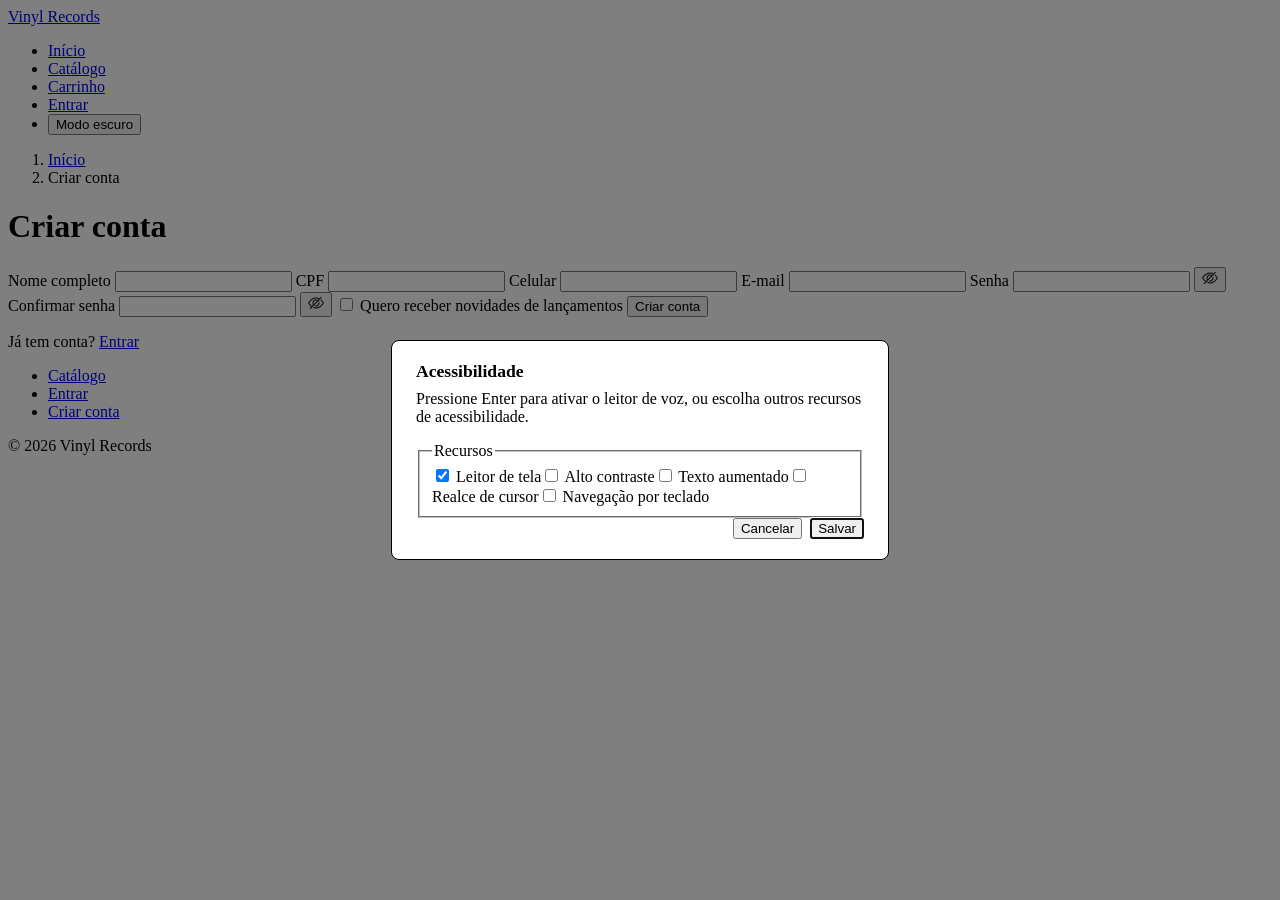
==== assets/pages/cadastro.html @ 76b95080 "fix(catalogo): unmocking catalog" ====
<!DOCTYPE html>
<html lang="pt-BR">
<head>
  <meta charset="UTF-8">
  <meta name="viewport" content="width=device-width, initial-scale=1.0">
  <title>Criar conta | Vinyl Figures Store</title>
</head>
<body>

  <!-- ===== NAVBAR ===== -->
  <header>
    <nav>
      <a href="../../index.html">Vinyl Records</a>

      <ul>
        <li><a href="../../index.html">Início</a></li>
        <li><a href="catalogo.html">Catálogo</a></li>
        <li><a href="carrinho.html">Carrinho</a></li>
        <li><a href="conta.html">Conta</a></li>
        <li><button type="button" data-acao="alternar-tema">Tema</button></li>
      </ul>
    </nav>
  </header>

  <main>

    <nav aria-label="Você está aqui">
      <ol>
        <li><a href="../../index.html">Início</a></li>
        <li aria-current="page">Criar conta</li>
      </ol>
    </nav>

    <h1>Criar conta</h1>

    <form action="conta.html" method="post">
      <label for="cad-nome">Nome completo</label>
      <input type="text" id="cad-nome" name="nome" autocomplete="name" required>

      <!-- CPF e celular são obrigatórios no POST /users da API -->
      <label for="cad-documento">CPF</label>
      <input type="text" id="cad-documento" name="documento" inputmode="numeric" maxlength="14" autocomplete="off" required>

      <label for="cad-celular">Celular</label>
      <input type="tel" id="cad-celular" name="celular" inputmode="numeric" maxlength="15" autocomplete="tel" required>

      <label for="cad-email">E-mail</label>
      <input type="email" id="cad-email" name="email" autocomplete="email" required>

      <label for="cad-senha">Senha</label>
      <input type="password" id="cad-senha" name="senha" autocomplete="new-password" required>
      <button type="button" data-acao="mostrar-senha" data-alvo="cad-senha" aria-pressed="false" aria-label="Mostrar senha">
        <img data-icone="fechado" src="../icons/eye_closed.svg" width="16" height="16" alt="" aria-hidden="true">
        <img data-icone="aberto" hidden src="../icons/eye_open.svg" width="16" height="16" alt="" aria-hidden="true">
      </button>

      <label for="cad-senha-confirma">Confirmar senha</label>
      <input type="password" id="cad-senha-confirma" name="senha_confirma" autocomplete="new-password" required>
      <button type="button" data-acao="mostrar-senha" data-alvo="cad-senha-confirma" aria-pressed="false" aria-label="Mostrar senha">
        <img data-icone="fechado" src="../icons/eye_closed.svg" width="16" height="16" alt="" aria-hidden="true">
        <img data-icone="aberto" hidden src="../icons/eye_open.svg" width="16" height="16" alt="" aria-hidden="true">
      </button>

      <label>
        <input type="checkbox" name="newsletter" value="1">
        Quero receber novidades de lançamentos
      </label>

      <button type="submit">Criar conta</button>
    </form>

    <p>Já tem conta? <a href="entrar.html">Entrar</a></p>

  </main>

  <footer>
    <nav>
      <ul>
        <li><a href="catalogo.html">Catálogo</a></li>
        <li><a href="conta.html">Minha conta</a></li>
        <li><a href="entrar.html">Entrar</a></li>
        <li><a href="cadastro.html">Criar conta</a></li>
      </ul>
    </nav>
    <p>&copy; 2026 Vinyl Records</p>
  </footer>

  <script type="module" src="../js/controller/auth.js"></script>

</body>
</html>
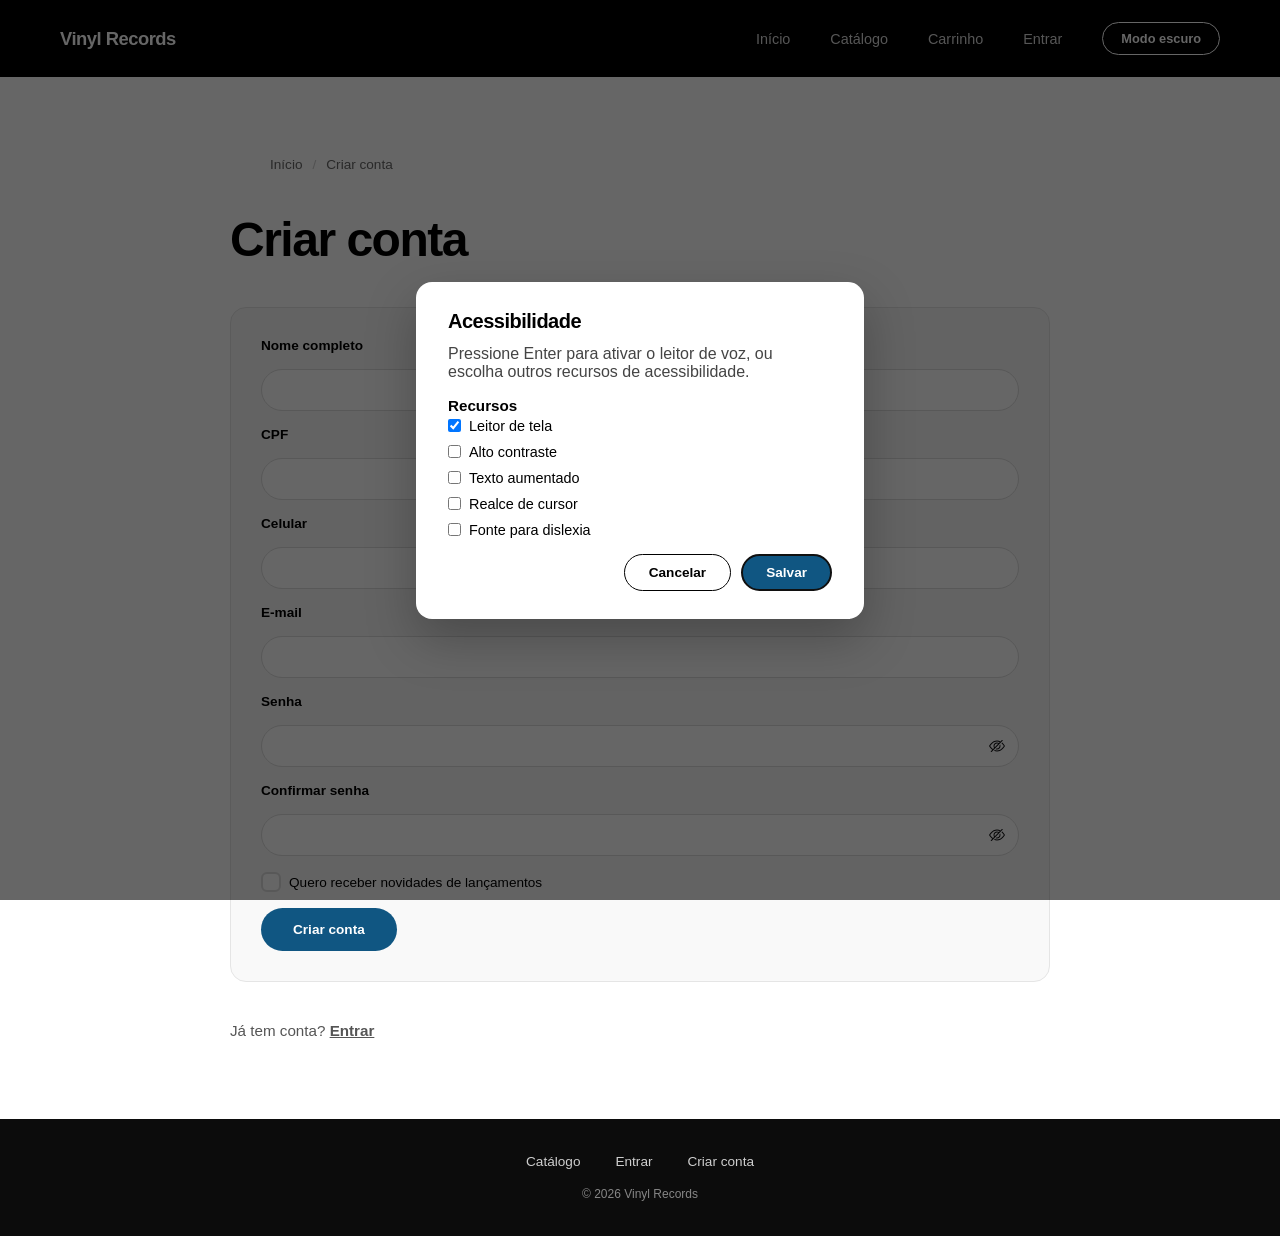
==== commit 467cb420: "style: base style added" ====
--- a/assets/pages/cadastro.html
+++ b/assets/pages/cadastro.html
@@ -3,6 +3,8 @@
 <head>
   <meta charset="UTF-8">
   <meta name="viewport" content="width=device-width, initial-scale=1.0">
+  <link rel="stylesheet" href="../css/base.css">
+  <link rel="stylesheet" href="../css/paginas.css">
   <title>Criar conta | Vinyl Figures Store</title>
 </head>
 <body>
@@ -48,18 +50,22 @@
       <input type="email" id="cad-email" name="email" autocomplete="email" required>
 
       <label for="cad-senha">Senha</label>
-      <input type="password" id="cad-senha" name="senha" autocomplete="new-password" required>
-      <button type="button" data-acao="mostrar-senha" data-alvo="cad-senha" aria-pressed="false" aria-label="Mostrar senha">
-        <img data-icone="fechado" src="../icons/eye_closed.svg" width="16" height="16" alt="" aria-hidden="true">
-        <img data-icone="aberto" hidden src="../icons/eye_open.svg" width="16" height="16" alt="" aria-hidden="true">
-      </button>
+      <div class="campo-senha">
+        <input type="password" id="cad-senha" name="senha" autocomplete="new-password" required>
+        <button type="button" data-acao="mostrar-senha" data-alvo="cad-senha" aria-pressed="false" aria-label="Mostrar senha">
+          <img data-icone="fechado" src="../icons/eye_closed.svg" width="16" height="16" alt="" aria-hidden="true">
+          <img data-icone="aberto" hidden src="../icons/eye_open.svg" width="16" height="16" alt="" aria-hidden="true">
+        </button>
+      </div>
 
       <label for="cad-senha-confirma">Confirmar senha</label>
-      <input type="password" id="cad-senha-confirma" name="senha_confirma" autocomplete="new-password" required>
-      <button type="button" data-acao="mostrar-senha" data-alvo="cad-senha-confirma" aria-pressed="false" aria-label="Mostrar senha">
-        <img data-icone="fechado" src="../icons/eye_closed.svg" width="16" height="16" alt="" aria-hidden="true">
-        <img data-icone="aberto" hidden src="../icons/eye_open.svg" width="16" height="16" alt="" aria-hidden="true">
-      </button>
+      <div class="campo-senha">
+        <input type="password" id="cad-senha-confirma" name="senha_confirma" autocomplete="new-password" required>
+        <button type="button" data-acao="mostrar-senha" data-alvo="cad-senha-confirma" aria-pressed="false" aria-label="Mostrar senha">
+          <img data-icone="fechado" src="../icons/eye_closed.svg" width="16" height="16" alt="" aria-hidden="true">
+          <img data-icone="aberto" hidden src="../icons/eye_open.svg" width="16" height="16" alt="" aria-hidden="true">
+        </button>
+      </div>
 
       <label>
         <input type="checkbox" name="newsletter" value="1">
--- a/assets/css/base.css
+++ b/assets/css/base.css
@@ -0,0 +1,507 @@
+/* Compartilhado por todas as páginas: reset, tipografia, header/footer,
+   popups (view/ui.js), tema escuro e recursos de acessibilidade. Layout
+   específico de cada página fica em style.css (index) ou paginas.css
+   (formulários) / catalogo.css. */
+
+* {
+  margin: 0;
+  padding: 0;
+  box-sizing: border-box;
+}
+
+@import url('https://fonts.googleapis.com/css2?family=Syne:wght@400..800&display=swap');
+
+body {
+  background-color: #ffffff;
+  color: #000000;
+  font-family: 'Syne', sans-serif;
+  min-height: 100vh;
+  display: flex;
+  flex-direction: column;
+  justify-content: space-between;
+  overflow-x: hidden;
+}
+
+a {
+  text-decoration: none;
+  color: inherit;
+}
+
+ul, ol {
+  list-style: none;
+}
+
+/* ===== HEADER ===== */
+header {
+  width: 100%;
+  background-color: #000000;
+  color: #ffffff;
+  padding: 22px 60px;
+}
+
+header nav {
+  display: flex;
+  justify-content: space-between;
+  align-items: center;
+  width: 100%;
+  flex-wrap: wrap;
+  gap: 16px;
+}
+
+header nav > a:first-child {
+  font-size: 1.15rem;
+  font-weight: 700;
+  letter-spacing: -0.5px;
+}
+
+header ul {
+  display: flex;
+  align-items: center;
+  gap: 40px;
+  flex-wrap: wrap;
+}
+
+header ul li a {
+  font-size: 0.9rem;
+  font-weight: 500;
+  opacity: 0.85;
+  transition: opacity 0.3s ease;
+}
+
+header ul li a:hover {
+  opacity: 1;
+}
+
+header ul li button {
+  background: transparent;
+  border: 1px solid #ffffff;
+  color: #ffffff;
+  padding: 8px 18px;
+  border-radius: 30px;
+  font-family: 'Syne', sans-serif;
+  font-size: 0.8rem;
+  font-weight: 600;
+  cursor: pointer;
+  transition: background-color 0.3s ease, color 0.3s ease;
+}
+
+header ul li button:hover {
+  background-color: #ffffff;
+  color: #000000;
+}
+
+/* ===== FOOTER ===== */
+footer {
+  width: 100%;
+  background-color: #0c0c0c;
+  color: #ffffff;
+  padding: 35px 40px;
+  display: flex;
+  flex-direction: column;
+  align-items: center;
+  gap: 18px;
+  font-size: 0.85rem;
+}
+
+footer nav ul {
+  display: flex;
+  flex-wrap: wrap;
+  justify-content: center;
+  gap: 35px;
+}
+
+footer nav ul li a {
+  opacity: 0.8;
+  font-weight: 500;
+  transition: opacity 0.3s ease;
+}
+
+footer nav ul li a:hover {
+  opacity: 1;
+}
+
+footer p {
+  font-size: 0.75rem;
+  opacity: 0.5;
+}
+
+/* ===== BREADCRUMB (usado em toda página que não é a home) ===== */
+main > nav[aria-label="Você está aqui"] ol {
+  display: flex;
+  gap: 10px;
+  font-size: 0.85rem;
+  color: #666666;
+  padding: 30px 40px 0;
+}
+
+main > nav[aria-label="Você está aqui"] ol li + li::before {
+  content: "/";
+  margin-right: 10px;
+  color: #cccccc;
+}
+
+main > nav[aria-label="Você está aqui"] ol li a:hover {
+  text-decoration: underline;
+}
+
+:root[data-tema="escuro"] main > nav[aria-label="Você está aqui"] ol {
+  color: #999999;
+}
+
+:root[data-tema="escuro"] main > nav[aria-label="Você está aqui"] ol li + li::before {
+  color: #444444;
+}
+
+/* ===== POPUPS (view/ui.js) =====
+   Mesmos atributos que ui.js já usa (data-vinyl-ui); a função
+   injetarEstilos() que injetava isso em runtime foi removida — vira
+   CSS estático como o resto do projeto. */
+[data-vinyl-ui="dialogo"] {
+  /* O reset global (* { margin: 0 }) apaga o margin:auto que o navegador
+     usa pra centralizar <dialog> modal — repõe aqui. */
+  margin: auto;
+  color-scheme: light dark;
+  border: none;
+  border-radius: 16px;
+  padding: 28px 32px;
+  max-width: 28rem;
+  width: 90vw;
+  background: #ffffff;
+  color: #000000;
+  font-family: 'Syne', sans-serif;
+  box-shadow: 0 20px 50px rgba(0, 0, 0, 0.25);
+}
+
+[data-vinyl-ui="dialogo"]::backdrop {
+  background: rgb(0 0 0 / 0.6);
+}
+
+[data-vinyl-ui="dialogo"] h2 {
+  margin: 0 0 12px;
+  font-size: 1.25rem;
+  font-weight: 800;
+  letter-spacing: -0.5px;
+}
+
+[data-vinyl-ui="dialogo"] ul {
+  margin: 0 0 16px;
+  padding-left: 0;
+}
+
+[data-vinyl-ui="dialogo"] li {
+  padding: 4px 0;
+}
+
+[data-vinyl-ui="dialogo"] p {
+  margin: 0 0 16px;
+  color: #444444;
+}
+
+[data-vinyl-ui="dialogo"] fieldset {
+  border: none;
+  margin: 0 0 16px;
+  display: flex;
+  flex-direction: column;
+  gap: 10px;
+}
+
+[data-vinyl-ui="dialogo"] label {
+  display: flex;
+  align-items: center;
+  gap: 8px;
+  font-size: 0.9rem;
+}
+
+[data-vinyl-ui="dialogo"] select {
+  padding: 10px 16px;
+  border-radius: 30px;
+  border: 1px solid #dcdcdc;
+  font-family: 'Syne', sans-serif;
+  margin-bottom: 16px;
+  background: #ffffff;
+  color: #000000;
+}
+
+[data-vinyl-ui="acoes"] {
+  display: flex;
+  gap: 10px;
+  justify-content: flex-end;
+}
+
+[data-vinyl-ui="acoes"] button {
+  font-family: 'Syne', sans-serif;
+  font-size: 0.85rem;
+  font-weight: 600;
+  padding: 10px 24px;
+  border-radius: 30px;
+  border: 1px solid #000000;
+  background: #ffffff;
+  color: #000000;
+  cursor: pointer;
+  transition: background-color 0.2s ease, color 0.2s ease;
+}
+
+[data-vinyl-ui="acoes"] button:last-child {
+  background: #105682;
+  border-color: #105682;
+  color: #ffffff;
+}
+
+[data-vinyl-ui="acoes"] button:hover {
+  opacity: 0.8;
+}
+
+[data-vinyl-ui="avisos"] {
+  position: fixed;
+  top: 24px;
+  left: 50%;
+  transform: translateX(-50%);
+  z-index: 9999;
+  display: flex;
+  flex-direction: column;
+  align-items: center;
+  gap: 10px;
+  width: 100%;
+  padding: 0 20px;
+  pointer-events: none;
+}
+
+[data-vinyl-ui="aviso"] {
+  color-scheme: light dark;
+  background: #ffffff;
+  color: #000000;
+  border-left: 4px solid #000000;
+  border-radius: 14px;
+  padding: 14px 20px;
+  max-width: 420px;
+  font-size: 0.85rem;
+  font-weight: 600;
+  line-height: 1.4;
+  box-shadow: 0 15px 35px rgba(0, 0, 0, 0.18);
+  animation: vinyl-aviso-entrada 0.25s ease;
+}
+
+@keyframes vinyl-aviso-entrada {
+  from {
+    opacity: 0;
+    transform: translateY(-10px);
+  }
+  to {
+    opacity: 1;
+    transform: translateY(0);
+  }
+}
+
+/* sucesso é o padrão (borda preta acima); erro e info só trocam o acento */
+[data-vinyl-ui-tipo="erro"] {
+  border-left-color: #c0392b;
+}
+
+[data-vinyl-ui-tipo="info"] {
+  border-left-color: #2d6cdf;
+}
+
+:root[data-tema="escuro"] [data-vinyl-ui="aviso"] {
+  background: #262626;
+  color: #f5f5f5;
+  border-left-color: #f5f5f5;
+}
+
+:root[data-tema="escuro"] [data-vinyl-ui-tipo="erro"] {
+  border-left-color: #e74c3c;
+}
+
+:root[data-tema="escuro"] [data-vinyl-ui-tipo="info"] {
+  border-left-color: #5b9bf5;
+}
+
+/* ===== TEMA ESCURO (assets/js/view/tema.js seta o atributo) ===== */
+:root[data-tema="escuro"] body {
+  background-color: #1c1c1c;
+  color: #f5f5f5;
+}
+
+:root[data-tema="escuro"] header {
+  background-color: #000000;
+}
+
+:root[data-tema="escuro"] main section form,
+:root[data-tema="escuro"] main section ul li article {
+  background-color: #262626;
+  border-color: #2a2a2a;
+}
+
+:root[data-tema="escuro"] main section form input,
+:root[data-tema="escuro"] main section form select {
+  background-color: #1c1c1c;
+  color: #f5f5f5;
+  border-color: #333333;
+}
+
+:root[data-tema="escuro"] [data-vinyl-ui="dialogo"] {
+  background: #262626;
+  color: #f5f5f5;
+}
+
+:root[data-tema="escuro"] [data-vinyl-ui="dialogo"] p {
+  color: #cccccc;
+}
+
+:root[data-tema="escuro"] [data-vinyl-ui="dialogo"] select {
+  background: #1c1c1c;
+  color: #f5f5f5;
+  border-color: #333333;
+}
+
+:root[data-tema="escuro"] [data-vinyl-ui="acoes"] button {
+  border-color: #f5f5f5;
+  background: #262626;
+  color: #f5f5f5;
+}
+
+:root[data-tema="escuro"] [data-vinyl-ui="acoes"] button:last-child {
+  background: #105682;
+  border-color: #105682;
+  color: #ffffff;
+}
+
+/* ===== ACESSIBILIDADE (acessibility-features/*.js setam os atributos) =====
+   Alto contraste reforça o tema atual (claro ou escuro), não substitui a
+   escolha — por isso duas regras, uma pra cada. Nada de filter:contrast()
+   no :root: filter vira containing block de position:fixed, e tirava o
+   aviso (view/ui.js) do lugar. Nada de !important: a combinação
+   [data-tema="escuro"][data-a11y-contraste="alto"] já é mais específica
+   que cada atributo sozinho, então a cascata resolve sem precisar disso. */
+:root[data-a11y-contraste="alto"] body {
+  background-color: #ffffff;
+  color: #000000;
+}
+
+:root[data-tema="escuro"][data-a11y-contraste="alto"] body {
+  background-color: #000000;
+  color: #ffffff;
+}
+
+/* Sem isso, alto contraste só trocava o fundo da página — os textos
+   secundários em cinza (definidos em style/catalogo/paginas.css, cada um
+   no seu arquivo) continuavam com contraste baixo, que é onde o
+   problema mais aparece. Centralizado aqui: a especificidade do
+   atributo já vence sobre a regra "normal" de cada arquivo, mesmo eles
+   carregando depois. */
+:root[data-a11y-contraste="alto"] main > nav[aria-label="Você está aqui"] ol,
+:root[data-a11y-contraste="alto"] main p:first-of-type,
+:root[data-a11y-contraste="alto"] main section ul li article p,
+:root[data-a11y-contraste="alto"] thead th,
+:root[data-a11y-contraste="alto"] main section dt {
+  color: #000000;
+}
+
+:root[data-tema="escuro"][data-a11y-contraste="alto"] main > nav[aria-label="Você está aqui"] ol,
+:root[data-tema="escuro"][data-a11y-contraste="alto"] main p:first-of-type,
+:root[data-tema="escuro"][data-a11y-contraste="alto"] main section ul li article p,
+:root[data-tema="escuro"][data-a11y-contraste="alto"] thead th,
+:root[data-tema="escuro"][data-a11y-contraste="alto"] main section dt {
+  color: #ffffff;
+}
+
+/* #105682 (a cor de destaque nos botões/foco/paginação) também precisa
+   ser achatada — senão "alto contraste" não muda nada nos elementos que
+   já tinham cor de marca, que é exatamente onde mais falhava antes. */
+:root[data-a11y-contraste="alto"] main section form button[type="submit"],
+:root[data-a11y-contraste="alto"] main section form button[type="button"],
+:root[data-a11y-contraste="alto"] main section ul li article button,
+:root[data-a11y-contraste="alto"] main section nav[aria-label="Paginação"] ul li a[aria-current="page"],
+:root[data-a11y-contraste="alto"] main section nav[aria-label="Paginação"] ul li a:hover,
+:root[data-a11y-contraste="alto"] main section > a:nth-of-type(1) span,
+:root[data-a11y-contraste="alto"] main section > a:nth-of-type(1):hover,
+:root[data-a11y-contraste="alto"] main > nav[aria-label="Seções da conta"] a:hover,
+:root[data-a11y-contraste="alto"] main button[type="submit"],
+:root[data-a11y-contraste="alto"] main button[data-acao],
+:root[data-a11y-contraste="alto"] table button,
+:root[data-a11y-contraste="alto"] [data-vinyl-ui="acoes"] button:last-child {
+  background-color: #000000;
+  border-color: #000000;
+  color: #ffffff;
+}
+
+:root[data-a11y-contraste="alto"] main input:focus,
+:root[data-a11y-contraste="alto"] main section form input:focus,
+:root[data-a11y-contraste="alto"] main section form select:focus,
+:root[data-a11y-contraste="alto"] main section form fieldset label:has(input[type="checkbox"]:checked) {
+  border-color: #000000;
+}
+
+:root[data-a11y-contraste="alto"] main section form fieldset input[type="checkbox"] {
+  accent-color: #000000;
+}
+
+:root[data-tema="escuro"][data-a11y-contraste="alto"] main section form button[type="submit"],
+:root[data-tema="escuro"][data-a11y-contraste="alto"] main section form button[type="button"],
+:root[data-tema="escuro"][data-a11y-contraste="alto"] main section ul li article button,
+:root[data-tema="escuro"][data-a11y-contraste="alto"] main section nav[aria-label="Paginação"] ul li a[aria-current="page"],
+:root[data-tema="escuro"][data-a11y-contraste="alto"] main section nav[aria-label="Paginação"] ul li a:hover,
+:root[data-tema="escuro"][data-a11y-contraste="alto"] main section > a:nth-of-type(1) span,
+:root[data-tema="escuro"][data-a11y-contraste="alto"] main section > a:nth-of-type(1):hover,
+:root[data-tema="escuro"][data-a11y-contraste="alto"] main > nav[aria-label="Seções da conta"] a:hover,
+:root[data-tema="escuro"][data-a11y-contraste="alto"] main button[type="submit"],
+:root[data-tema="escuro"][data-a11y-contraste="alto"] main button[data-acao],
+:root[data-tema="escuro"][data-a11y-contraste="alto"] table button,
+:root[data-tema="escuro"][data-a11y-contraste="alto"] [data-vinyl-ui="acoes"] button:last-child {
+  background-color: #ffffff;
+  border-color: #ffffff;
+  color: #000000;
+}
+
+:root[data-tema="escuro"][data-a11y-contraste="alto"] main input:focus,
+:root[data-tema="escuro"][data-a11y-contraste="alto"] main section form input:focus,
+:root[data-tema="escuro"][data-a11y-contraste="alto"] main section form select:focus,
+:root[data-tema="escuro"][data-a11y-contraste="alto"] main section form fieldset label:has(input[type="checkbox"]:checked) {
+  border-color: #ffffff;
+}
+
+:root[data-tema="escuro"][data-a11y-contraste="alto"] main section form fieldset input[type="checkbox"] {
+  accent-color: #ffffff;
+}
+
+/* Checkbox de verdade (conta/entrar/cadastro, paginas.css) também
+   achata pro preto/branco puro no alto contraste. */
+:root[data-a11y-contraste="alto"] main input[type="checkbox"]:checked {
+  background-color: #000000;
+  border-color: #000000;
+}
+
+:root[data-tema="escuro"][data-a11y-contraste="alto"] main input[type="checkbox"]:checked {
+  background-color: #ffffff;
+  border-color: #ffffff;
+}
+
+:root[data-tema="escuro"][data-a11y-contraste="alto"] main input[type="checkbox"]:checked::after {
+  border-color: #000000;
+}
+
+:root[data-a11y-texto="grande"] {
+  font-size: 120%;
+}
+
+:root[data-a11y-cursor="realce"] [data-a11y-sob-cursor] {
+  outline: 3px solid #ff5a00;
+  outline-offset: 3px;
+  border-radius: 4px;
+}
+
+/* Spinner de view/ui.js:ocupado() — <progress> indeterminado nativo,
+   só um respiro visual em volta. */
+progress {
+  display: block;
+  width: 100%;
+  height: 6px;
+  margin-bottom: 16px;
+  accent-color: #000000;
+  border-radius: 30px;
+  overflow: hidden;
+  border: none;
+}
+
+:root[data-tema="escuro"] progress {
+  accent-color: #ffffff;
+}
--- a/assets/css/paginas.css
+++ b/assets/css/paginas.css
@@ -0,0 +1,416 @@
+/* entrar, cadastro, conta, carrinho — header/footer/breadcrumb ficam em
+   base.css. Mesmo vocabulário visual do catalogo.css (pílula preta,
+   cards arredondados, fundo #f9f9f9 nos formulários). */
+
+main {
+  flex: 1;
+  width: 100%;
+  max-width: 900px;
+  margin: 0 auto;
+  padding: 50px 40px 80px;
+  display: flex;
+  flex-direction: column;
+  gap: 40px;
+}
+
+main > h1 {
+  font-size: 3rem;
+  font-weight: 800;
+  letter-spacing: -1.5px;
+  color: #000000;
+}
+
+main > p {
+  font-size: 0.95rem;
+  color: #555555;
+}
+
+main > p a {
+  font-weight: 700;
+  text-decoration: underline;
+}
+
+/* Nav de seções da conta (#dados, #enderecos...) */
+main > nav[aria-label="Seções da conta"] ul {
+  display: flex;
+  flex-wrap: wrap;
+  gap: 12px;
+}
+
+main > nav[aria-label="Seções da conta"] a {
+  display: inline-block;
+  padding: 10px 20px;
+  border-radius: 30px;
+  border: 1px solid #e0e0e0;
+  font-size: 0.85rem;
+  font-weight: 600;
+  transition: all 0.2s ease;
+}
+
+main > nav[aria-label="Seções da conta"] a:hover {
+  background-color: #105682;
+  color: #ffffff;
+  border-color: #105682;
+}
+
+/* Formulário solto (entrar/cadastro) ou dentro de <section> (conta) */
+main > form,
+main section {
+  background-color: #f9f9f9;
+  border: 1px solid #e5e5e5;
+  border-radius: 16px;
+  padding: 30px;
+  display: flex;
+  flex-direction: column;
+  gap: 16px;
+}
+
+main section h2 {
+  font-size: 1.3rem;
+  font-weight: 700;
+}
+
+main section form {
+  display: flex;
+  flex-direction: column;
+  gap: 16px;
+  background: none;
+  border: none;
+  padding: 0;
+}
+
+main form label,
+main section > label {
+  font-size: 0.85rem;
+  font-weight: 600;
+}
+
+main form label:has(input[type="checkbox"]) {
+  display: flex;
+  align-items: center;
+  gap: 8px;
+  font-weight: 500;
+}
+
+main input[type="text"],
+main input[type="email"],
+main input[type="password"],
+main input[type="tel"],
+main input[type="number"] {
+  padding: 12px 18px;
+  border-radius: 30px;
+  border: 1px solid #dcdcdc;
+  font-family: 'Syne', sans-serif;
+  font-size: 0.9rem;
+  background-color: #ffffff;
+  outline: none;
+  transition: border-color 0.3s ease;
+  width: 100%;
+}
+
+main input:focus {
+  border-color: #105682;
+}
+
+/* Mostrar/ocultar senha: ícone dentro do campo, à direita */
+.campo-senha {
+  position: relative;
+  width: 100%;
+}
+
+.campo-senha input {
+  padding-right: 48px;
+}
+
+.campo-senha [data-acao="mostrar-senha"] {
+  position: absolute;
+  right: 6px;
+  top: 50%;
+  transform: translateY(-50%);
+  display: flex;
+  align-items: center;
+  justify-content: center;
+  width: 32px;
+  height: 32px;
+  background: none;
+  border: none;
+  border-radius: 50%;
+  padding: 0;
+  cursor: pointer;
+  transition: background-color 0.2s ease;
+}
+
+.campo-senha [data-acao="mostrar-senha"]:hover {
+  background-color: rgba(0, 0, 0, 0.08);
+}
+
+:root[data-tema="escuro"] .campo-senha [data-acao="mostrar-senha"]:hover {
+  background-color: rgba(255, 255, 255, 0.12);
+}
+
+/* Ícone é SVG de cor fixa (quase preto) — no tema escuro, o campo fica
+   escuro também e o ícone sumiria sem isso. */
+:root[data-tema="escuro"] .campo-senha [data-acao="mostrar-senha"] img {
+  filter: invert(1);
+}
+
+main button[type="submit"],
+main button[type="reset"],
+main > form + a,
+main button[data-acao] {
+  align-self: flex-start;
+  background-color: #105682;
+  color: #ffffff;
+  padding: 14px 32px;
+  border-radius: 30px;
+  border: none;
+  font-family: 'Syne', sans-serif;
+  font-size: 0.85rem;
+  font-weight: 600;
+  cursor: pointer;
+  transition: background-color 0.3s ease;
+}
+
+main button[type="submit"]:hover,
+main button[data-acao]:hover {
+  background-color: #0c4160;
+}
+
+main button[type="reset"] {
+  background-color: #e0e0e0;
+  color: #000000;
+}
+
+main button[type="reset"]:hover {
+  background-color: #cccccc;
+}
+
+main > form > a {
+  align-self: flex-start;
+  padding: 14px 0;
+  font-weight: 700;
+  text-decoration: underline;
+  background: none;
+}
+
+fieldset {
+  border: none;
+  display: flex;
+  flex-direction: column;
+  gap: 12px;
+}
+
+fieldset legend {
+  font-weight: 700;
+  font-size: 0.95rem;
+  margin-bottom: 4px;
+}
+
+fieldset label {
+  display: flex;
+  align-items: center;
+  gap: 8px;
+  font-weight: 500;
+  font-size: 0.9rem;
+}
+
+/* Checkbox de verdade, não a caixinha crua do navegador — acessibilidade
+   (conta), "Continuar conectado" (entrar), "Novidades" (cadastro). */
+main input[type="checkbox"] {
+  appearance: none;
+  -webkit-appearance: none;
+  width: 20px;
+  height: 20px;
+  min-width: 20px;
+  border: 2px solid #dcdcdc;
+  border-radius: 6px;
+  background-color: #ffffff;
+  cursor: pointer;
+  position: relative;
+  flex-shrink: 0;
+  transition: border-color 0.2s ease, background-color 0.2s ease;
+}
+
+main input[type="checkbox"]:hover {
+  border-color: #105682;
+}
+
+main input[type="checkbox"]:checked {
+  background-color: #105682;
+  border-color: #105682;
+}
+
+main input[type="checkbox"]:checked::after {
+  content: "";
+  position: absolute;
+  left: 6px;
+  top: 2px;
+  width: 5px;
+  height: 10px;
+  border: solid #ffffff;
+  border-width: 0 2px 2px 0;
+  transform: rotate(45deg);
+}
+
+main input[type="checkbox"]:focus-visible {
+  outline: 2px solid #105682;
+  outline-offset: 2px;
+}
+
+:root[data-tema="escuro"] main input[type="checkbox"] {
+  background-color: #1c1c1c;
+  border-color: #333333;
+}
+
+:root[data-tema="escuro"] main input[type="checkbox"]:checked {
+  background-color: #105682;
+  border-color: #105682;
+}
+
+/* Endereços */
+#enderecos ul {
+  display: flex;
+  flex-direction: column;
+  gap: 12px;
+}
+
+#enderecos li {
+  display: flex;
+  justify-content: space-between;
+  align-items: center;
+  background: #ffffff;
+  border: 1px solid #eaeaea;
+  border-radius: 12px;
+  padding: 16px 20px;
+}
+
+#enderecos address {
+  font-style: normal;
+  font-size: 0.9rem;
+  line-height: 1.5;
+}
+
+/* Tabelas: pedidos (conta) e itens (carrinho) */
+table {
+  width: 100%;
+  border-collapse: collapse;
+  background: #ffffff;
+  border-radius: 12px;
+  overflow: hidden;
+}
+
+caption {
+  text-align: left;
+  font-weight: 700;
+  margin-bottom: 12px;
+}
+
+th, td {
+  text-align: left;
+  padding: 14px 16px;
+  border-bottom: 1px solid #eaeaea;
+  font-size: 0.9rem;
+}
+
+thead th {
+  font-size: 0.8rem;
+  text-transform: uppercase;
+  letter-spacing: 0.5px;
+  color: #777777;
+}
+
+tfoot th, tfoot td {
+  font-weight: 700;
+  border-bottom: none;
+  border-top: 2px solid #000000;
+}
+
+table button {
+  background-color: #105682;
+  color: #ffffff;
+  padding: 8px 18px;
+  border-radius: 30px;
+  border: none;
+  font-family: 'Syne', sans-serif;
+  font-size: 0.8rem;
+  font-weight: 600;
+  cursor: pointer;
+  transition: background-color 0.3s ease;
+}
+
+table button:hover {
+  background-color: #0c4160;
+}
+
+table input[type="number"] {
+  width: 70px;
+  padding: 8px 12px;
+}
+
+/* Resumo (carrinho) */
+main section dl {
+  display: grid;
+  grid-template-columns: 1fr auto;
+  gap: 8px 16px;
+}
+
+main section dt {
+  color: #666666;
+  font-size: 0.9rem;
+}
+
+main section dd {
+  text-align: right;
+  font-weight: 600;
+}
+
+main section dl dt:last-of-type,
+main section dl dd:last-of-type {
+  font-size: 1.1rem;
+  font-weight: 800;
+  border-top: 1px solid #eaeaea;
+  padding-top: 8px;
+}
+
+:root[data-tema="escuro"] main > h1,
+:root[data-tema="escuro"] main > p {
+  color: #ffffff;
+}
+
+:root[data-tema="escuro"] main > form,
+:root[data-tema="escuro"] main section,
+:root[data-tema="escuro"] #enderecos li,
+:root[data-tema="escuro"] table {
+  background-color: #262626;
+  border-color: #2a2a2a;
+  color: #f5f5f5;
+}
+
+:root[data-tema="escuro"] main input {
+  background-color: #1c1c1c;
+  color: #f5f5f5;
+  border-color: #333333;
+}
+
+:root[data-tema="escuro"] th,
+:root[data-tema="escuro"] td {
+  border-color: #2a2a2a;
+}
+
+:root[data-tema="escuro"] thead th {
+  color: #999999;
+}
+
+:root[data-tema="escuro"] tfoot th,
+:root[data-tema="escuro"] tfoot td {
+  border-top-color: #f5f5f5;
+}
+
+:root[data-tema="escuro"] main section dt {
+  color: #999999;
+}
+
+:root[data-tema="escuro"] main section dl dt:last-of-type,
+:root[data-tema="escuro"] main section dl dd:last-of-type {
+  border-top-color: #3a3a3a;
+}
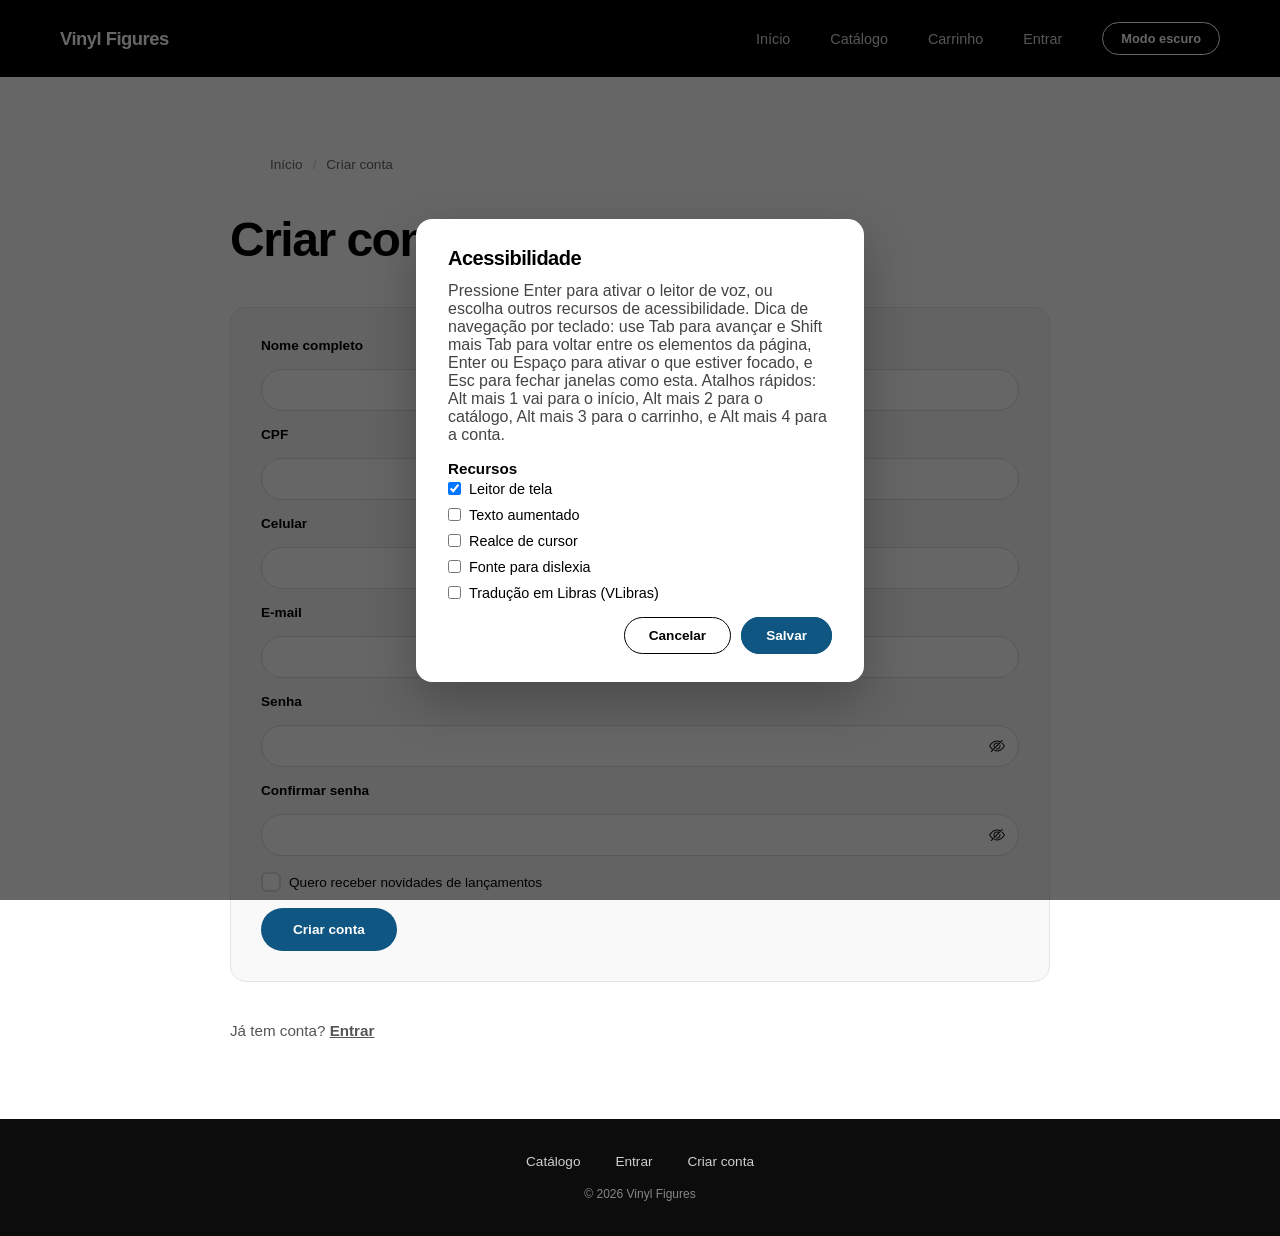
==== commit 6815baab: "feat: adiciona acessibilidade em libras usando a funcionalidade VLibras e atualiza renderização de p" ====
--- a/assets/pages/cadastro.html
+++ b/assets/pages/cadastro.html
@@ -12,7 +12,7 @@
   <!-- ===== NAVBAR ===== -->
   <header>
     <nav>
-      <a href="../../index.html">Vinyl Records</a>
+      <a href="../../index.html">Vinyl Figures</a>
 
       <ul>
         <li><a href="../../index.html">Início</a></li>
@@ -88,7 +88,7 @@
         <li><a href="cadastro.html">Criar conta</a></li>
       </ul>
     </nav>
-    <p>&copy; 2026 Vinyl Records</p>
+    <p>&copy; 2026 Vinyl Figures</p>
   </footer>
 
   <script type="module" src="../js/controller/auth.js"></script>
--- a/assets/css/base.css
+++ b/assets/css/base.css
@@ -9,6 +9,14 @@
   box-sizing: border-box;
 }
 
+/* Regra de UA pro atributo hidden é de baixa prioridade: display:flex/grid
+   de qualquer seletor de autor (catalogo.css, paginas.css...) já vence,
+   hidden ou não. !important aqui é o jeito correto e padrão de garantir
+   isso — não dá pra resolver só com especificidade. */
+[hidden] {
+  display: none !important;
+}
+
 @import url('https://fonts.googleapis.com/css2?family=Syne:wght@400..800&display=swap');
 
 body {
@@ -25,6 +33,23 @@
 a {
   text-decoration: none;
   color: inherit;
+}
+
+/* Foco visível pra todo link/botão do site — sem isso, quem navega por
+   teclado só via onde está em campos de formulário (paginas.css/
+   catalogo.css já cuidam desses). outline-offset negativo desenha o anel
+   pra dentro do próprio elemento, então containers com overflow:hidden
+   (.stepper-qtd, table) nunca cortam o anel — não dá pra resolver isso só
+   trocando a cor/especificidade. */
+a:focus-visible,
+button:focus-visible {
+  outline: 2px solid #105682;
+  outline-offset: -2px;
+}
+
+:root[data-tema="escuro"] a:focus-visible,
+:root[data-tema="escuro"] button:focus-visible {
+  outline-color: #ffffff;
 }
 
 ul, ol {
@@ -222,6 +247,32 @@
   color: #000000;
 }
 
+/* Campo de formulário genérico (pedirCampos) — label em cima do input,
+   diferente de [data-vinyl-ui="dialogo"] label acima (que é a linha
+   horizontal do checkbox em escolherVarios). */
+[data-vinyl-ui="dialogo"] [data-vinyl-ui="campo"] {
+  display: flex;
+  flex-direction: column;
+  gap: 6px;
+  margin-bottom: 16px;
+}
+
+[data-vinyl-ui="dialogo"] [data-vinyl-ui="campo"] label {
+  font-size: 0.85rem;
+  font-weight: 600;
+}
+
+[data-vinyl-ui="dialogo"] input[type="text"] {
+  padding: 10px 16px;
+  border-radius: 30px;
+  border: 1px solid #dcdcdc;
+  font-family: 'Syne', sans-serif;
+  font-size: 0.9rem;
+  width: 100%;
+  background: #ffffff;
+  color: #000000;
+}
+
 [data-vinyl-ui="acoes"] {
   display: flex;
   gap: 10px;
@@ -347,7 +398,8 @@
   color: #cccccc;
 }
 
-:root[data-tema="escuro"] [data-vinyl-ui="dialogo"] select {
+:root[data-tema="escuro"] [data-vinyl-ui="dialogo"] select,
+:root[data-tema="escuro"] [data-vinyl-ui="dialogo"] input[type="text"] {
   background: #1c1c1c;
   color: #f5f5f5;
   border-color: #333333;
@@ -365,120 +417,7 @@
   color: #ffffff;
 }
 
-/* ===== ACESSIBILIDADE (acessibility-features/*.js setam os atributos) =====
-   Alto contraste reforça o tema atual (claro ou escuro), não substitui a
-   escolha — por isso duas regras, uma pra cada. Nada de filter:contrast()
-   no :root: filter vira containing block de position:fixed, e tirava o
-   aviso (view/ui.js) do lugar. Nada de !important: a combinação
-   [data-tema="escuro"][data-a11y-contraste="alto"] já é mais específica
-   que cada atributo sozinho, então a cascata resolve sem precisar disso. */
-:root[data-a11y-contraste="alto"] body {
-  background-color: #ffffff;
-  color: #000000;
-}
-
-:root[data-tema="escuro"][data-a11y-contraste="alto"] body {
-  background-color: #000000;
-  color: #ffffff;
-}
-
-/* Sem isso, alto contraste só trocava o fundo da página — os textos
-   secundários em cinza (definidos em style/catalogo/paginas.css, cada um
-   no seu arquivo) continuavam com contraste baixo, que é onde o
-   problema mais aparece. Centralizado aqui: a especificidade do
-   atributo já vence sobre a regra "normal" de cada arquivo, mesmo eles
-   carregando depois. */
-:root[data-a11y-contraste="alto"] main > nav[aria-label="Você está aqui"] ol,
-:root[data-a11y-contraste="alto"] main p:first-of-type,
-:root[data-a11y-contraste="alto"] main section ul li article p,
-:root[data-a11y-contraste="alto"] thead th,
-:root[data-a11y-contraste="alto"] main section dt {
-  color: #000000;
-}
-
-:root[data-tema="escuro"][data-a11y-contraste="alto"] main > nav[aria-label="Você está aqui"] ol,
-:root[data-tema="escuro"][data-a11y-contraste="alto"] main p:first-of-type,
-:root[data-tema="escuro"][data-a11y-contraste="alto"] main section ul li article p,
-:root[data-tema="escuro"][data-a11y-contraste="alto"] thead th,
-:root[data-tema="escuro"][data-a11y-contraste="alto"] main section dt {
-  color: #ffffff;
-}
-
-/* #105682 (a cor de destaque nos botões/foco/paginação) também precisa
-   ser achatada — senão "alto contraste" não muda nada nos elementos que
-   já tinham cor de marca, que é exatamente onde mais falhava antes. */
-:root[data-a11y-contraste="alto"] main section form button[type="submit"],
-:root[data-a11y-contraste="alto"] main section form button[type="button"],
-:root[data-a11y-contraste="alto"] main section ul li article button,
-:root[data-a11y-contraste="alto"] main section nav[aria-label="Paginação"] ul li a[aria-current="page"],
-:root[data-a11y-contraste="alto"] main section nav[aria-label="Paginação"] ul li a:hover,
-:root[data-a11y-contraste="alto"] main section > a:nth-of-type(1) span,
-:root[data-a11y-contraste="alto"] main section > a:nth-of-type(1):hover,
-:root[data-a11y-contraste="alto"] main > nav[aria-label="Seções da conta"] a:hover,
-:root[data-a11y-contraste="alto"] main button[type="submit"],
-:root[data-a11y-contraste="alto"] main button[data-acao],
-:root[data-a11y-contraste="alto"] table button,
-:root[data-a11y-contraste="alto"] [data-vinyl-ui="acoes"] button:last-child {
-  background-color: #000000;
-  border-color: #000000;
-  color: #ffffff;
-}
-
-:root[data-a11y-contraste="alto"] main input:focus,
-:root[data-a11y-contraste="alto"] main section form input:focus,
-:root[data-a11y-contraste="alto"] main section form select:focus,
-:root[data-a11y-contraste="alto"] main section form fieldset label:has(input[type="checkbox"]:checked) {
-  border-color: #000000;
-}
-
-:root[data-a11y-contraste="alto"] main section form fieldset input[type="checkbox"] {
-  accent-color: #000000;
-}
-
-:root[data-tema="escuro"][data-a11y-contraste="alto"] main section form button[type="submit"],
-:root[data-tema="escuro"][data-a11y-contraste="alto"] main section form button[type="button"],
-:root[data-tema="escuro"][data-a11y-contraste="alto"] main section ul li article button,
-:root[data-tema="escuro"][data-a11y-contraste="alto"] main section nav[aria-label="Paginação"] ul li a[aria-current="page"],
-:root[data-tema="escuro"][data-a11y-contraste="alto"] main section nav[aria-label="Paginação"] ul li a:hover,
-:root[data-tema="escuro"][data-a11y-contraste="alto"] main section > a:nth-of-type(1) span,
-:root[data-tema="escuro"][data-a11y-contraste="alto"] main section > a:nth-of-type(1):hover,
-:root[data-tema="escuro"][data-a11y-contraste="alto"] main > nav[aria-label="Seções da conta"] a:hover,
-:root[data-tema="escuro"][data-a11y-contraste="alto"] main button[type="submit"],
-:root[data-tema="escuro"][data-a11y-contraste="alto"] main button[data-acao],
-:root[data-tema="escuro"][data-a11y-contraste="alto"] table button,
-:root[data-tema="escuro"][data-a11y-contraste="alto"] [data-vinyl-ui="acoes"] button:last-child {
-  background-color: #ffffff;
-  border-color: #ffffff;
-  color: #000000;
-}
-
-:root[data-tema="escuro"][data-a11y-contraste="alto"] main input:focus,
-:root[data-tema="escuro"][data-a11y-contraste="alto"] main section form input:focus,
-:root[data-tema="escuro"][data-a11y-contraste="alto"] main section form select:focus,
-:root[data-tema="escuro"][data-a11y-contraste="alto"] main section form fieldset label:has(input[type="checkbox"]:checked) {
-  border-color: #ffffff;
-}
-
-:root[data-tema="escuro"][data-a11y-contraste="alto"] main section form fieldset input[type="checkbox"] {
-  accent-color: #ffffff;
-}
-
-/* Checkbox de verdade (conta/entrar/cadastro, paginas.css) também
-   achata pro preto/branco puro no alto contraste. */
-:root[data-a11y-contraste="alto"] main input[type="checkbox"]:checked {
-  background-color: #000000;
-  border-color: #000000;
-}
-
-:root[data-tema="escuro"][data-a11y-contraste="alto"] main input[type="checkbox"]:checked {
-  background-color: #ffffff;
-  border-color: #ffffff;
-}
-
-:root[data-tema="escuro"][data-a11y-contraste="alto"] main input[type="checkbox"]:checked::after {
-  border-color: #000000;
-}
-
+/* ===== ACESSIBILIDADE (acessibility-features/*.js setam os atributos) ===== */
 :root[data-a11y-texto="grande"] {
   font-size: 120%;
 }
@@ -505,3 +444,24 @@
 :root[data-tema="escuro"] progress {
   accent-color: #ffffff;
 }
+
+/* Spinner circular pro texto de botão ocupado (view/ui.js:travarBotao) —
+   herda a cor do texto do botão via currentColor, então funciona nos
+   botões azuis (texto branco) e no botão reset (texto preto) sem regra
+   extra por tema. */
+span[data-vinyl-ui="spinner"] {
+  display: inline-block;
+  width: 12px;
+  height: 12px;
+  vertical-align: -1px;
+  border: 2px solid currentColor;
+  border-right-color: transparent;
+  border-radius: 50%;
+  animation: vinyl-girar 0.6s linear infinite;
+}
+
+@keyframes vinyl-girar {
+  to {
+    transform: rotate(360deg);
+  }
+}
--- a/assets/css/paginas.css
+++ b/assets/css/paginas.css
@@ -96,7 +96,8 @@
 main input[type="email"],
 main input[type="password"],
 main input[type="tel"],
-main input[type="number"] {
+main input[type="number"],
+main select {
   padding: 12px 18px;
   border-radius: 30px;
   border: 1px solid #dcdcdc;
@@ -108,8 +109,28 @@
   width: 100%;
 }
 
-main input:focus {
+main input:focus,
+main select:focus {
   border-color: #105682;
+}
+
+main input[type="text"]:focus-visible,
+main input[type="email"]:focus-visible,
+main input[type="password"]:focus-visible,
+main input[type="tel"]:focus-visible,
+main input[type="number"]:focus-visible,
+main select:focus-visible {
+  outline: 2px solid #105682;
+  outline-offset: 2px;
+}
+
+:root[data-tema="escuro"] main input[type="text"]:focus-visible,
+:root[data-tema="escuro"] main input[type="email"]:focus-visible,
+:root[data-tema="escuro"] main input[type="password"]:focus-visible,
+:root[data-tema="escuro"] main input[type="tel"]:focus-visible,
+:root[data-tema="escuro"] main input[type="number"]:focus-visible,
+:root[data-tema="escuro"] main select:focus-visible {
+  outline-color: #ffffff;
 }
 
 /* Mostrar/ocultar senha: ícone dentro do campo, à direita */
@@ -257,6 +278,12 @@
   outline-offset: 2px;
 }
 
+/* #105682 contra o fundo escuro (#1c1c1c) fica ~2:1 — abaixo do 3:1 que
+   WCAG pede pra indicador de foco. Branco resolve sem introduzir cor nova. */
+:root[data-tema="escuro"] main input[type="checkbox"]:focus-visible {
+  outline-color: #ffffff;
+}
+
 :root[data-tema="escuro"] main input[type="checkbox"] {
   background-color: #1c1c1c;
   border-color: #333333;
@@ -347,6 +374,13 @@
   padding: 8px 12px;
 }
 
+/* table tem overflow:hidden (pros cantos arredondados) — o anel de foco
+   com offset positivo do input[type=number] geral seria cortado perto das
+   bordas da tabela, então aqui o anel precisa desenhar pra dentro. */
+table input[type="number"]:focus-visible {
+  outline-offset: -2px;
+}
+
 /* Resumo (carrinho) */
 main section dl {
   display: grid;
@@ -386,7 +420,8 @@
   color: #f5f5f5;
 }
 
-:root[data-tema="escuro"] main input {
+:root[data-tema="escuro"] main input,
+:root[data-tema="escuro"] main select {
   background-color: #1c1c1c;
   color: #f5f5f5;
   border-color: #333333;
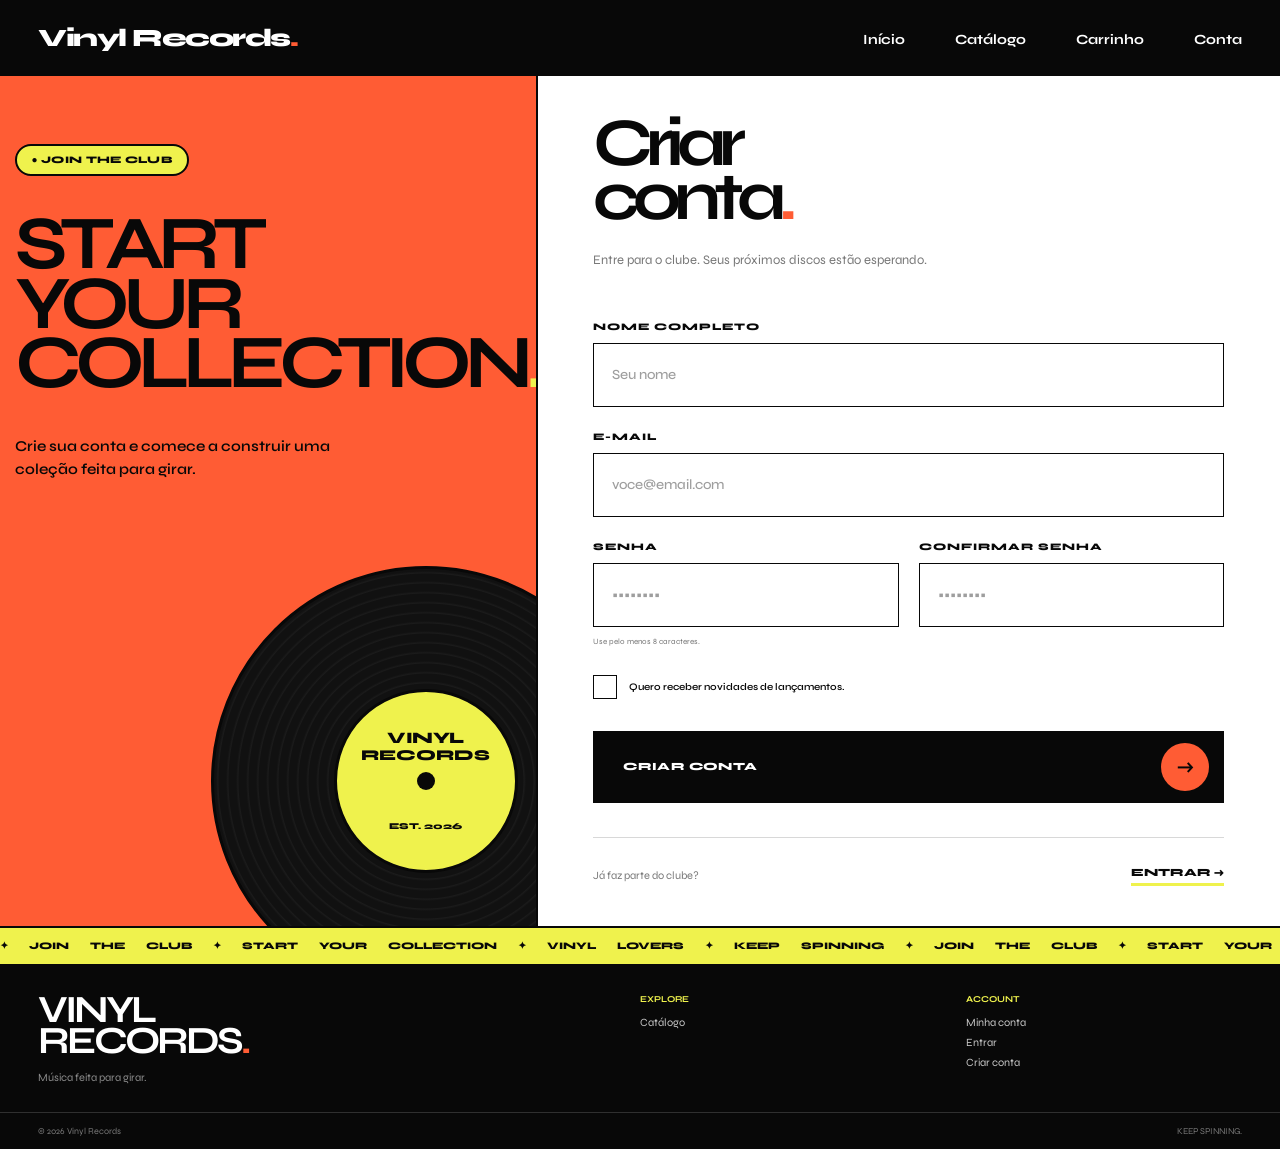
==== commit 78450a87: "feat: adiciona estilização das páginas" ====
--- a/assets/pages/cadastro.html
+++ b/assets/pages/cadastro.html
@@ -1,97 +1,347 @@
 <!DOCTYPE html>
 <html lang="pt-BR">
+
 <head>
   <meta charset="UTF-8">
   <meta name="viewport" content="width=device-width, initial-scale=1.0">
-  <link rel="stylesheet" href="../css/base.css">
-  <link rel="stylesheet" href="../css/paginas.css">
+
+  <link
+    href="https://fonts.googleapis.com/css2?family=Syne:wght@400..800&display=swap"
+    rel="stylesheet"
+  >
+
+  <link rel="stylesheet" href="/assets/css/cadastro.css">
+
   <title>Criar conta | Vinyl Figures Store</title>
 </head>
+
 <body>
 
-  <!-- ===== NAVBAR ===== -->
-  <header>
-    <nav>
-      <a href="../../index.html">Vinyl Figures</a>
-
-      <ul>
-        <li><a href="../../index.html">Início</a></li>
-        <li><a href="catalogo.html">Catálogo</a></li>
-        <li><a href="carrinho.html">Carrinho</a></li>
-        <li><a href="conta.html">Conta</a></li>
-        <li><button type="button" data-acao="alternar-tema">Tema</button></li>
+  <header class="header">
+    <nav class="navbar">
+
+      <a href="/index.html" class="logo">
+        Vinyl Records<span>.</span>
+      </a>
+
+      <ul class="nav-links">
+        <li><a href="/index.html">Início</a></li>
+        <li><a href="/assets/pages/catalogo.html">Catálogo</a></li>
+        <li><a href="/assets/pages/carrinho.html">Carrinho</a></li>
+        <li><a href="/assets/pages/conta.html">Conta</a></li>
       </ul>
+
     </nav>
   </header>
 
+
   <main>
 
-    <nav aria-label="Você está aqui">
-      <ol>
-        <li><a href="../../index.html">Início</a></li>
-        <li aria-current="page">Criar conta</li>
-      </ol>
-    </nav>
-
-    <h1>Criar conta</h1>
-
-    <form action="conta.html" method="post">
-      <label for="cad-nome">Nome completo</label>
-      <input type="text" id="cad-nome" name="nome" autocomplete="name" required>
-
-      <!-- CPF e celular são obrigatórios no POST /users da API -->
-      <label for="cad-documento">CPF</label>
-      <input type="text" id="cad-documento" name="documento" inputmode="numeric" maxlength="14" autocomplete="off" required>
-
-      <label for="cad-celular">Celular</label>
-      <input type="tel" id="cad-celular" name="celular" inputmode="numeric" maxlength="15" autocomplete="tel" required>
-
-      <label for="cad-email">E-mail</label>
-      <input type="email" id="cad-email" name="email" autocomplete="email" required>
-
-      <label for="cad-senha">Senha</label>
-      <div class="campo-senha">
-        <input type="password" id="cad-senha" name="senha" autocomplete="new-password" required>
-        <button type="button" data-acao="mostrar-senha" data-alvo="cad-senha" aria-pressed="false" aria-label="Mostrar senha">
-          <img data-icone="fechado" src="../icons/eye_closed.svg" width="16" height="16" alt="" aria-hidden="true">
-          <img data-icone="aberto" hidden src="../icons/eye_open.svg" width="16" height="16" alt="" aria-hidden="true">
-        </button>
-      </div>
-
-      <label for="cad-senha-confirma">Confirmar senha</label>
-      <div class="campo-senha">
-        <input type="password" id="cad-senha-confirma" name="senha_confirma" autocomplete="new-password" required>
-        <button type="button" data-acao="mostrar-senha" data-alvo="cad-senha-confirma" aria-pressed="false" aria-label="Mostrar senha">
-          <img data-icone="fechado" src="../icons/eye_closed.svg" width="16" height="16" alt="" aria-hidden="true">
-          <img data-icone="aberto" hidden src="../icons/eye_open.svg" width="16" height="16" alt="" aria-hidden="true">
-        </button>
-      </div>
-
-      <label>
-        <input type="checkbox" name="newsletter" value="1">
-        Quero receber novidades de lançamentos
-      </label>
-
-      <button type="submit">Criar conta</button>
-    </form>
-
-    <p>Já tem conta? <a href="entrar.html">Entrar</a></p>
+    <section class="register-page">
+
+      <div class="register-art">
+
+        <nav class="breadcrumb" aria-label="Você está aqui">
+          <ol>
+            <li>
+              <a href="/index.html">INÍCIO</a>
+            </li>
+
+            <li>→</li>
+
+            <li aria-current="page">
+              CRIAR CONTA
+            </li>
+          </ol>
+        </nav>
+
+
+        <div class="art-content">
+
+          <span class="art-tag">
+            ● JOIN THE CLUB
+          </span>
+
+          <h1>
+            START<br>
+            YOUR<br>
+            COLLECTION<span>.</span>
+          </h1>
+
+          <p>
+            Crie sua conta e comece a construir uma coleção
+            feita para girar.
+          </p>
+
+        </div>
+
+
+        <div class="vinyl-wrapper">
+
+          <div class="vinyl">
+
+            <div class="vinyl-lines"></div>
+
+            <div class="vinyl-label">
+              <span>VINYL</span>
+              <strong>RECORDS</strong>
+              <small>EST. 2026</small>
+            </div>
+
+          </div>
+
+        </div>
+
+
+        <div class="art-bottom">
+          ✦ DISCOVER &nbsp;&nbsp; ✦ COLLECT &nbsp;&nbsp; ✦ KEEP SPINNING
+        </div>
+
+      </div>
+
+
+      <div class="register-content">
+
+        <div class="register-container">
+
+          <span class="section-number">
+            01 / CREATE ACCOUNT
+          </span>
+
+          <h2>
+            Criar<br>
+            conta<span>.</span>
+          </h2>
+
+          <p class="register-description">
+            Entre para o clube. Seus próximos discos estão esperando.
+          </p>
+
+
+          <form
+            id="registerForm"
+            class="register-form"
+          >
+
+            <div class="form-group">
+
+              <label for="cad-nome">
+                NOME COMPLETO
+              </label>
+
+              <input
+                type="text"
+                id="cad-nome"
+                name="nome"
+                autocomplete="name"
+                placeholder="Seu nome"
+                required
+              >
+
+            </div>
+
+
+            <div class="form-group">
+
+              <label for="cad-email">
+                E-MAIL
+              </label>
+
+              <input
+                type="email"
+                id="cad-email"
+                name="email"
+                autocomplete="email"
+                placeholder="voce@email.com"
+                required
+              >
+
+            </div>
+
+
+            <div class="form-row">
+
+              <div class="form-group">
+
+                <label for="cad-senha">
+                  SENHA
+                </label>
+
+                <input
+                  type="password"
+                  id="cad-senha"
+                  name="senha"
+                  autocomplete="new-password"
+                  placeholder="••••••••"
+                  minlength="8"
+                  required
+                >
+
+              </div>
+
+
+              <div class="form-group">
+
+                <label for="cad-senha-confirma">
+                  CONFIRMAR SENHA
+                </label>
+
+                <input
+                  type="password"
+                  id="cad-senha-confirma"
+                  name="senha_confirma"
+                  autocomplete="new-password"
+                  placeholder="••••••••"
+                  minlength="8"
+                  required
+                >
+
+              </div>
+
+            </div>
+
+
+            <p class="password-info">
+              Use pelo menos 8 caracteres.
+            </p>
+
+
+            <label class="newsletter">
+
+              <input
+                type="checkbox"
+                name="newsletter"
+                value="1"
+              >
+
+              <span class="custom-checkbox"></span>
+
+              <span>
+                Quero receber novidades de lançamentos.
+              </span>
+
+            </label>
+
+
+            <button
+              type="submit"
+              class="register-button"
+            >
+
+              <span>
+                CRIAR CONTA
+              </span>
+
+              <strong>
+                →
+              </strong>
+
+            </button>
+
+          </form>
+
+
+          <div class="login-link">
+
+            <span>
+              Já faz parte do clube?
+            </span>
+
+            <a href="/assets/pages/entrar.html">
+              ENTRAR →
+            </a>
+
+          </div>
+
+        </div>
+
+      </div>
+
+    </section>
+
+
+    <div class="marquee">
+
+      <div>
+        ✦ JOIN THE CLUB
+        ✦ START YOUR COLLECTION
+        ✦ VINYL LOVERS
+        ✦ KEEP SPINNING
+        ✦ JOIN THE CLUB
+        ✦ START YOUR COLLECTION
+        ✦ VINYL LOVERS
+        ✦ KEEP SPINNING
+      </div>
+
+    </div>
 
   </main>
 
+
   <footer>
-    <nav>
-      <ul>
-        <li><a href="catalogo.html">Catálogo</a></li>
-        <li><a href="conta.html">Minha conta</a></li>
-        <li><a href="entrar.html">Entrar</a></li>
-        <li><a href="cadastro.html">Criar conta</a></li>
-      </ul>
-    </nav>
-    <p>&copy; 2026 Vinyl Figures</p>
+
+    <div class="footer-content">
+
+      <div class="footer-brand">
+
+        <h2>
+          VINYL<br>
+          RECORDS<span>.</span>
+        </h2>
+
+        <p>
+          Música feita para girar.
+        </p>
+
+      </div>
+
+
+      <div class="footer-column">
+
+        <strong>EXPLORE</strong>
+
+        <a href="/assets/pages/catalogo.html">
+          Catálogo
+        </a>
+
+      </div>
+
+
+      <div class="footer-column">
+
+        <strong>ACCOUNT</strong>
+
+        <a href="/assets/pages/conta.html">
+          Minha conta
+        </a>
+
+        <a href="/assets/pages/entrar.html">
+          Entrar
+        </a>
+
+        <a href="/assets/pages/cadastro.html">
+          Criar conta
+        </a>
+
+      </div>
+
+    </div>
+
+
+    <div class="footer-bottom">
+
+      <p>
+        &copy; 2026 Vinyl Records
+      </p>
+
+      <p>
+        KEEP SPINNING.
+      </p>
+
+    </div>
+
   </footer>
 
-  <script type="module" src="../js/controller/auth.js"></script>
-
 </body>
-</html>
+
+</html>
--- a/assets/css/cadastro.css
+++ b/assets/css/cadastro.css
@@ -0,0 +1,679 @@
+:root {
+  --orange: #ff5c34;
+  --yellow: #eff24d;
+  --blue: #d7efff;
+  --black: #080808;
+  --white: #ffffff;
+  --gray: #777777;
+  --light-gray: #f5f5f5;
+  --border: #d8d8d8;
+}
+
+* {
+  margin: 0;
+  padding: 0;
+  box-sizing: border-box;
+}
+
+html {
+  scroll-behavior: smooth;
+}
+
+body {
+  min-height: 100vh;
+  font-family: "Syne", sans-serif;
+  color: var(--black);
+  background: var(--white);
+}
+
+a {
+  color: inherit;
+  text-decoration: none;
+}
+
+button,
+input {
+  font-family: inherit;
+}
+
+button {
+  cursor: pointer;
+}
+
+.header {
+  height: 76px;
+  display: flex;
+  align-items: center;
+  background: var(--black);
+  color: var(--white);
+}
+
+.navbar {
+  width: 100%;
+  padding: 0 3%;
+  display: flex;
+  align-items: center;
+  justify-content: space-between;
+}
+
+.logo {
+  font-size: 25px;
+  font-weight: 800;
+  letter-spacing: -1.5px;
+}
+
+.logo span {
+  color: var(--orange);
+}
+
+.nav-links {
+  list-style: none;
+  display: flex;
+  align-items: center;
+  gap: 50px;
+}
+
+.nav-links a {
+  position: relative;
+  font-size: 14px;
+  font-weight: 700;
+  transition: color 0.2s ease;
+}
+
+.nav-links a:hover {
+  color: var(--orange);
+}
+
+.register-page {
+  min-height: 825px;
+  display: grid;
+  grid-template-columns: 42% 58%;
+  border-bottom: 2px solid var(--black);
+}
+
+.register-art {
+  min-height: 825px;
+  padding: 68px 2.7% 35px;
+  position: relative;
+  overflow: hidden;
+  display: flex;
+  flex-direction: column;
+  background: var(--orange);
+  border-right: 2px solid var(--black);
+}
+
+.breadcrumb {
+  display: none;
+}
+
+.art-content {
+  position: relative;
+  z-index: 3;
+  width: 100%;
+}
+
+.art-tag {
+  display: inline-block;
+  margin-bottom: 38px;
+  padding: 8px 15px;
+  border: 2px solid var(--black);
+  border-radius: 100px;
+  background: var(--yellow);
+  font-size: 10px;
+  font-weight: 800;
+  letter-spacing: 0.3px;
+}
+
+.art-content h1 {
+  width: 100%;
+  max-width: none;
+  font-size: clamp(66px, 5.9vw, 112px);
+  line-height: 0.79;
+  letter-spacing: -7px;
+  word-break: normal;
+  overflow-wrap: normal;
+}
+
+.art-content h1 span {
+  color: var(--yellow);
+}
+
+.art-content p {
+  max-width: 370px;
+  margin-top: 42px;
+  font-size: 15px;
+  font-weight: 600;
+  line-height: 1.55;
+}
+
+.vinyl-wrapper {
+  position: absolute;
+  width: 430px;
+  height: 430px;
+  right: -105px;
+  bottom: -70px;
+  z-index: 1;
+}
+
+.vinyl {
+  width: 100%;
+  height: 100%;
+  position: relative;
+  display: grid;
+  place-items: center;
+  border: 3px solid var(--black);
+  border-radius: 50%;
+  background:
+    repeating-radial-gradient(
+      circle at center,
+      #111111 0,
+      #111111 7px,
+      #1b1b1b 8px,
+      #111111 10px
+    );
+  box-shadow: 15px 15px 0 rgba(0, 0, 0, 0.15);
+  animation: spinVinyl 14s linear infinite;
+}
+
+.vinyl::before {
+  content: "";
+  position: absolute;
+  width: 42%;
+  height: 42%;
+  border: 3px solid var(--black);
+  border-radius: 50%;
+  background: var(--yellow);
+}
+
+.vinyl::after {
+  content: "";
+  position: absolute;
+  width: 18px;
+  height: 18px;
+  border-radius: 50%;
+  background: var(--black);
+}
+
+.vinyl-label {
+  position: absolute;
+  z-index: 2;
+  width: 42%;
+  height: 42%;
+  top: 50%;
+  left: 50%;
+  transform: translate(-50%, -50%);
+  display: flex;
+  flex-direction: column;
+  align-items: center;
+  justify-content: center;
+  text-align: center;
+  pointer-events: none;
+}
+
+.vinyl-label span {
+  margin: 0;
+  font-size: 16px;
+  font-weight: 800;
+  line-height: 1;
+  letter-spacing: -0.5px;
+}
+
+.vinyl-label strong {
+  margin-top: 2px;
+  font-size: 15px;
+  font-weight: 800;
+  line-height: 1;
+}
+
+.vinyl-label small {
+  margin-top: 58px;
+  font-size: 9px;
+  font-weight: 800;
+}
+
+@keyframes spinVinyl {
+  from {
+    transform: rotate(0deg);
+  }
+
+  to {
+    transform: rotate(360deg);
+  }
+}
+
+.art-bottom {
+  display: none;
+}
+
+.register-content {
+  min-height: 825px;
+  padding: 40px 7.5%;
+  display: flex;
+  align-items: center;
+  background: var(--white);
+}
+
+.register-container {
+  width: 100%;
+  max-width: 640px;
+  margin: 0 auto;
+}
+
+.section-number {
+  display: none;
+}
+
+.register-container > h2 {
+  font-size: clamp(68px, 5vw, 96px);
+  line-height: 0.8;
+  letter-spacing: -7px;
+}
+
+.register-container > h2 span {
+  color: var(--orange);
+}
+
+.register-description {
+  max-width: 430px;
+  margin-top: 25px;
+  color: var(--gray);
+  font-size: 13px;
+  line-height: 1.6;
+}
+
+.register-form {
+  margin-top: 50px;
+  display: grid;
+  gap: 24px;
+}
+
+.form-group {
+  display: flex;
+  flex-direction: column;
+  gap: 10px;
+}
+
+.form-group label {
+  font-size: 10px;
+  font-weight: 800;
+  letter-spacing: 1px;
+}
+
+.form-group input {
+  width: 100%;
+  height: 64px;
+  padding: 0 18px;
+  border: 1.5px solid var(--black);
+  border-radius: 0;
+  outline: none;
+  background: var(--white);
+  color: var(--black);
+  font-size: 14px;
+  font-weight: 500;
+  transition:
+    background 0.2s ease,
+    box-shadow 0.2s ease,
+    transform 0.2s ease;
+}
+
+.form-group input::placeholder {
+  color: #9e9e9e;
+}
+
+.form-group input:focus {
+  background: var(--blue);
+  transform: translate(-2px, -2px);
+  box-shadow: 4px 4px 0 var(--black);
+}
+
+.form-row {
+  display: grid;
+  grid-template-columns: 1fr 1fr;
+  gap: 20px;
+}
+
+.password-info {
+  margin-top: -14px;
+  color: var(--gray);
+  font-size: 8px;
+}
+
+.newsletter {
+  width: fit-content;
+  display: flex;
+  align-items: center;
+  gap: 12px;
+  cursor: pointer;
+  font-size: 10px;
+  font-weight: 600;
+}
+
+.newsletter input {
+  position: absolute;
+  opacity: 0;
+  pointer-events: none;
+}
+
+.custom-checkbox {
+  width: 24px;
+  height: 24px;
+  flex-shrink: 0;
+  display: grid;
+  place-items: center;
+  border: 1.5px solid var(--black);
+  background: var(--white);
+}
+
+.newsletter input:checked + .custom-checkbox {
+  background: var(--yellow);
+}
+
+.newsletter input:checked + .custom-checkbox::after {
+  content: "✓";
+  color: var(--black);
+  font-size: 14px;
+  font-weight: 800;
+}
+
+.register-button {
+  width: 100%;
+  height: 72px;
+  margin-top: 8px;
+  padding: 0 13px 0 28px;
+  display: flex;
+  align-items: center;
+  justify-content: space-between;
+  border: 2px solid var(--black);
+  border-radius: 0;
+  background: var(--black);
+  color: var(--white);
+  font-size: 11px;
+  font-weight: 800;
+  letter-spacing: 0.4px;
+  transition:
+    background 0.2s ease,
+    color 0.2s ease,
+    transform 0.2s ease,
+    box-shadow 0.2s ease;
+}
+
+.register-button strong {
+  width: 48px;
+  height: 48px;
+  display: grid;
+  place-items: center;
+  border-radius: 50%;
+  background: var(--orange);
+  color: var(--black);
+  font-size: 20px;
+}
+
+.register-button:hover {
+  background: var(--orange);
+  color: var(--black);
+  transform: translate(-3px, -3px);
+  box-shadow: 6px 6px 0 var(--black);
+}
+
+.register-button:hover strong {
+  background: var(--yellow);
+}
+
+.login-link {
+  margin-top: 34px;
+  padding-top: 28px;
+  display: flex;
+  align-items: center;
+  justify-content: space-between;
+  gap: 20px;
+  border-top: 1px solid var(--border);
+}
+
+.login-link span {
+  color: var(--gray);
+  font-size: 11px;
+}
+
+.login-link a {
+  padding-bottom: 4px;
+  border-bottom: 3px solid var(--yellow);
+  font-size: 11px;
+  font-weight: 800;
+}
+
+.login-link a:hover {
+  border-color: var(--orange);
+}
+
+.marquee {
+  overflow: hidden;
+  padding: 12px 0;
+  background: var(--yellow);
+  border-bottom: 2px solid var(--black);
+  white-space: nowrap;
+}
+
+.marquee div {
+  width: max-content;
+  min-width: max-content;
+  font-size: 10px;
+  font-weight: 800;
+  word-spacing: 18px;
+  animation: marquee 20s linear infinite;
+}
+
+@keyframes marquee {
+  from {
+    transform: translateX(0);
+  }
+
+  to {
+    transform: translateX(-40%);
+  }
+}
+
+footer {
+  background: var(--black);
+  color: var(--white);
+}
+
+.footer-content {
+  padding: 28px 3%;
+  display: grid;
+  grid-template-columns: 2fr 1fr 1fr;
+  gap: 50px;
+}
+
+.footer-brand h2 {
+  font-size: clamp(28px, 3vw, 46px);
+  line-height: 0.82;
+  letter-spacing: -3px;
+}
+
+.footer-brand h2 span {
+  color: var(--orange);
+}
+
+.footer-brand p {
+  margin-top: 14px;
+  color: #8c8c8c;
+  font-size: 11px;
+}
+
+.footer-column {
+  display: flex;
+  flex-direction: column;
+  gap: 7px;
+}
+
+.footer-column strong {
+  margin-bottom: 5px;
+  color: var(--yellow);
+  font-size: 9px;
+}
+
+.footer-column a {
+  width: fit-content;
+  color: #c7c7c7;
+  font-size: 11px;
+}
+
+.footer-column a:hover {
+  color: var(--orange);
+}
+
+.footer-bottom {
+  padding: 13px 3%;
+  display: flex;
+  justify-content: space-between;
+  border-top: 1px solid #2f2f2f;
+  color: #777;
+  font-size: 9px;
+}
+
+@media (max-width: 1200px) {
+  .register-page {
+    grid-template-columns: 46% 54%;
+  }
+
+  .art-content h1 {
+    font-size: clamp(60px, 6.4vw, 90px);
+    letter-spacing: -6px;
+  }
+
+  .vinyl-wrapper {
+    width: 380px;
+    height: 380px;
+  }
+}
+
+@media (max-width: 900px) {
+  .register-page {
+    grid-template-columns: 1fr;
+  }
+
+  .register-art {
+    min-height: 680px;
+    border-right: 0;
+    border-bottom: 2px solid var(--black);
+  }
+
+  .art-content h1 {
+    max-width: 780px;
+    font-size: clamp(62px, 11vw, 100px);
+  }
+
+  .vinyl-wrapper {
+    width: 340px;
+    height: 340px;
+    right: -55px;
+    bottom: -70px;
+  }
+
+  .register-content {
+    min-height: auto;
+    padding: 70px 8%;
+  }
+}
+
+@media (max-width: 650px) {
+  .header {
+    height: auto;
+  }
+
+  .navbar {
+    padding: 20px 6%;
+    flex-direction: column;
+    gap: 18px;
+  }
+
+  .nav-links {
+    width: 100%;
+    justify-content: space-between;
+    gap: 10px;
+  }
+
+  .nav-links a {
+    font-size: 11px;
+  }
+
+  .register-art {
+    min-height: 560px;
+    padding: 40px 6%;
+  }
+
+  .art-tag {
+    margin-bottom: 28px;
+  }
+
+  .art-content h1 {
+    font-size: 58px;
+    line-height: 0.82;
+    letter-spacing: -4px;
+  }
+
+  .art-content p {
+    max-width: 270px;
+    margin-top: 28px;
+    font-size: 12px;
+  }
+
+  .vinyl-wrapper {
+    width: 240px;
+    height: 240px;
+    right: -65px;
+    bottom: -45px;
+  }
+
+  .vinyl-label span {
+    font-size: 10px;
+  }
+
+  .vinyl-label strong {
+    font-size: 9px;
+  }
+
+  .vinyl-label small {
+    margin-top: 32px;
+    font-size: 6px;
+  }
+
+  .register-content {
+    padding: 55px 6%;
+  }
+
+  .register-container > h2 {
+    font-size: 62px;
+    letter-spacing: -5px;
+  }
+
+  .register-form {
+    margin-top: 40px;
+  }
+
+  .form-row {
+    grid-template-columns: 1fr;
+  }
+
+  .form-group input {
+    height: 56px;
+  }
+
+  .register-button {
+    height: 62px;
+  }
+
+  .login-link {
+    align-items: flex-start;
+    flex-direction: column;
+  }
+
+  .footer-content {
+    grid-template-columns: 1fr;
+  }
+
+  .footer-bottom {
+    flex-direction: column;
+    gap: 8px;
+  }
+}
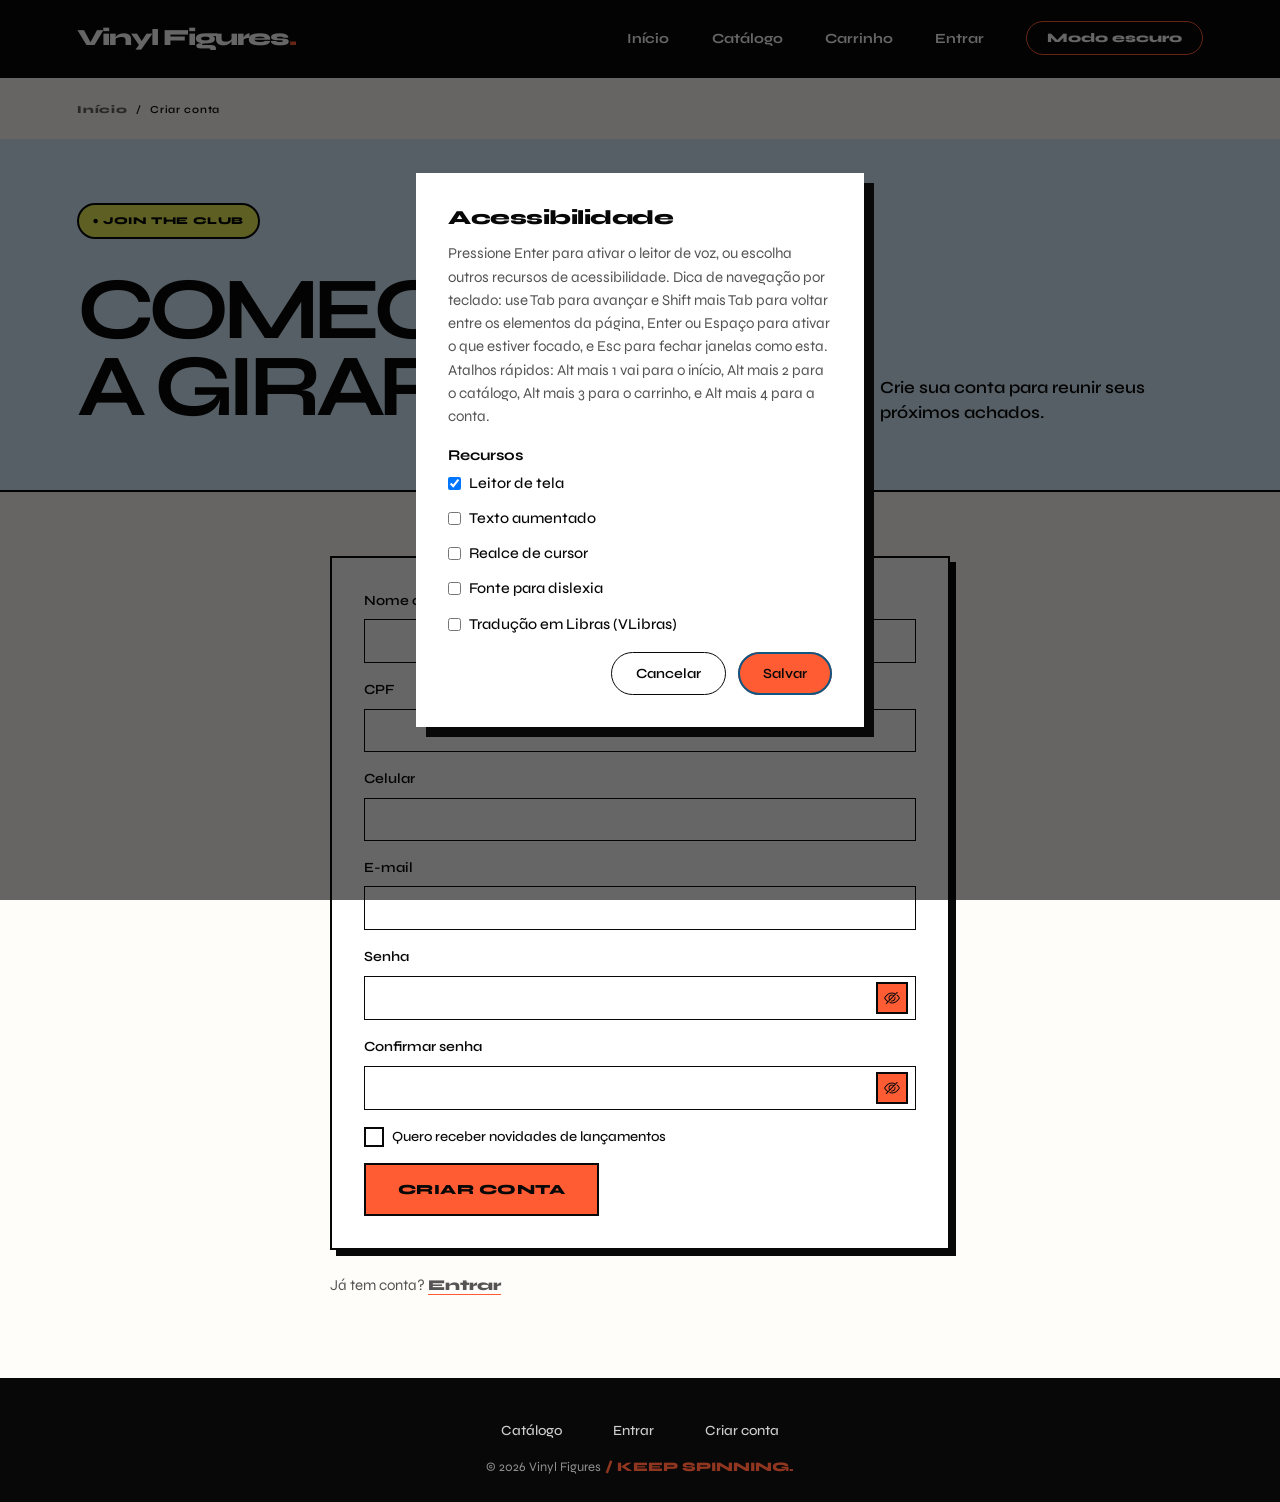
==== commit 4f87b9e2: "feat: refresh storefront style and add VLibras" ====
--- a/assets/pages/cadastro.html
+++ b/assets/pages/cadastro.html
@@ -1,347 +1,102 @@
 <!DOCTYPE html>
 <html lang="pt-BR">
-
 <head>
   <meta charset="UTF-8">
   <meta name="viewport" content="width=device-width, initial-scale=1.0">
-
-  <link
-    href="https://fonts.googleapis.com/css2?family=Syne:wght@400..800&display=swap"
-    rel="stylesheet"
-  >
-
-  <link rel="stylesheet" href="/assets/css/cadastro.css">
-
+  <link rel="stylesheet" href="../css/base.css">
+  <link rel="stylesheet" href="../css/paginas.css">
+  <link rel="stylesheet" href="../css/releitura.css">
   <title>Criar conta | Vinyl Figures Store</title>
 </head>
+<body class="pagina-cadastro">
 
-<body>
+  <!-- ===== NAVBAR ===== -->
+  <header class="site-header">
+    <nav class="site-nav">
+      <a class="site-logo" href="../../index.html">Vinyl Figures</a>
 
-  <header class="header">
-    <nav class="navbar">
-
-      <a href="/index.html" class="logo">
-        Vinyl Records<span>.</span>
-      </a>
-
-      <ul class="nav-links">
-        <li><a href="/index.html">Início</a></li>
-        <li><a href="/assets/pages/catalogo.html">Catálogo</a></li>
-        <li><a href="/assets/pages/carrinho.html">Carrinho</a></li>
-        <li><a href="/assets/pages/conta.html">Conta</a></li>
+      <ul>
+        <li><a href="../../index.html">Início</a></li>
+        <li><a href="catalogo.html">Catálogo</a></li>
+        <li><a href="carrinho.html">Carrinho</a></li>
+        <li><a href="conta.html">Conta</a></li>
+        <li><button type="button" data-acao="alternar-tema">Tema</button></li>
       </ul>
-
     </nav>
   </header>
 
+  <main class="auth-page">
 
-  <main>
+    <nav class="breadcrumb" aria-label="Você está aqui">
+      <ol>
+        <li><a href="../../index.html">Início</a></li>
+        <li aria-current="page">Criar conta</li>
+      </ol>
+    </nav>
 
-    <section class="register-page">
+    <div class="page-intro">
+      <span>● JOIN THE CLUB</span>
+      <h1>Comece<br>a girar<span>.</span></h1>
+      <p>Crie sua conta para reunir seus próximos achados.</p>
+    </div>
 
-      <div class="register-art">
+    <form action="conta.html" method="post">
+      <label for="cad-nome">Nome completo</label>
+      <input type="text" id="cad-nome" name="nome" autocomplete="name" required>
 
-        <nav class="breadcrumb" aria-label="Você está aqui">
-          <ol>
-            <li>
-              <a href="/index.html">INÍCIO</a>
-            </li>
+      <!-- CPF e celular são obrigatórios no POST /users da API -->
+      <label for="cad-documento">CPF</label>
+      <input type="text" id="cad-documento" name="documento" inputmode="numeric" maxlength="14" autocomplete="off" required>
 
-            <li>→</li>
+      <label for="cad-celular">Celular</label>
+      <input type="tel" id="cad-celular" name="celular" inputmode="numeric" maxlength="15" autocomplete="tel" required>
 
-            <li aria-current="page">
-              CRIAR CONTA
-            </li>
-          </ol>
-        </nav>
+      <label for="cad-email">E-mail</label>
+      <input type="email" id="cad-email" name="email" autocomplete="email" required>
 
-
-        <div class="art-content">
-
-          <span class="art-tag">
-            ● JOIN THE CLUB
-          </span>
-
-          <h1>
-            START<br>
-            YOUR<br>
-            COLLECTION<span>.</span>
-          </h1>
-
-          <p>
-            Crie sua conta e comece a construir uma coleção
-            feita para girar.
-          </p>
-
-        </div>
-
-
-        <div class="vinyl-wrapper">
-
-          <div class="vinyl">
-
-            <div class="vinyl-lines"></div>
-
-            <div class="vinyl-label">
-              <span>VINYL</span>
-              <strong>RECORDS</strong>
-              <small>EST. 2026</small>
-            </div>
-
-          </div>
-
-        </div>
-
-
-        <div class="art-bottom">
-          ✦ DISCOVER &nbsp;&nbsp; ✦ COLLECT &nbsp;&nbsp; ✦ KEEP SPINNING
-        </div>
-
+      <label for="cad-senha">Senha</label>
+      <div class="campo-senha">
+        <input type="password" id="cad-senha" name="senha" autocomplete="new-password" required>
+        <button type="button" data-acao="mostrar-senha" data-alvo="cad-senha" aria-pressed="false" aria-label="Mostrar senha">
+          <img data-icone="fechado" src="../icons/eye_closed.svg" width="16" height="16" alt="" aria-hidden="true">
+          <img data-icone="aberto" hidden src="../icons/eye_open.svg" width="16" height="16" alt="" aria-hidden="true">
+        </button>
       </div>
 
-
-      <div class="register-content">
-
-        <div class="register-container">
-
-          <span class="section-number">
-            01 / CREATE ACCOUNT
-          </span>
-
-          <h2>
-            Criar<br>
-            conta<span>.</span>
-          </h2>
-
-          <p class="register-description">
-            Entre para o clube. Seus próximos discos estão esperando.
-          </p>
-
-
-          <form
-            id="registerForm"
-            class="register-form"
-          >
-
-            <div class="form-group">
-
-              <label for="cad-nome">
-                NOME COMPLETO
-              </label>
-
-              <input
-                type="text"
-                id="cad-nome"
-                name="nome"
-                autocomplete="name"
-                placeholder="Seu nome"
-                required
-              >
-
-            </div>
-
-
-            <div class="form-group">
-
-              <label for="cad-email">
-                E-MAIL
-              </label>
-
-              <input
-                type="email"
-                id="cad-email"
-                name="email"
-                autocomplete="email"
-                placeholder="voce@email.com"
-                required
-              >
-
-            </div>
-
-
-            <div class="form-row">
-
-              <div class="form-group">
-
-                <label for="cad-senha">
-                  SENHA
-                </label>
-
-                <input
-                  type="password"
-                  id="cad-senha"
-                  name="senha"
-                  autocomplete="new-password"
-                  placeholder="••••••••"
-                  minlength="8"
-                  required
-                >
-
-              </div>
-
-
-              <div class="form-group">
-
-                <label for="cad-senha-confirma">
-                  CONFIRMAR SENHA
-                </label>
-
-                <input
-                  type="password"
-                  id="cad-senha-confirma"
-                  name="senha_confirma"
-                  autocomplete="new-password"
-                  placeholder="••••••••"
-                  minlength="8"
-                  required
-                >
-
-              </div>
-
-            </div>
-
-
-            <p class="password-info">
-              Use pelo menos 8 caracteres.
-            </p>
-
-
-            <label class="newsletter">
-
-              <input
-                type="checkbox"
-                name="newsletter"
-                value="1"
-              >
-
-              <span class="custom-checkbox"></span>
-
-              <span>
-                Quero receber novidades de lançamentos.
-              </span>
-
-            </label>
-
-
-            <button
-              type="submit"
-              class="register-button"
-            >
-
-              <span>
-                CRIAR CONTA
-              </span>
-
-              <strong>
-                →
-              </strong>
-
-            </button>
-
-          </form>
-
-
-          <div class="login-link">
-
-            <span>
-              Já faz parte do clube?
-            </span>
-
-            <a href="/assets/pages/entrar.html">
-              ENTRAR →
-            </a>
-
-          </div>
-
-        </div>
-
+      <label for="cad-senha-confirma">Confirmar senha</label>
+      <div class="campo-senha">
+        <input type="password" id="cad-senha-confirma" name="senha_confirma" autocomplete="new-password" required>
+        <button type="button" data-acao="mostrar-senha" data-alvo="cad-senha-confirma" aria-pressed="false" aria-label="Mostrar senha">
+          <img data-icone="fechado" src="../icons/eye_closed.svg" width="16" height="16" alt="" aria-hidden="true">
+          <img data-icone="aberto" hidden src="../icons/eye_open.svg" width="16" height="16" alt="" aria-hidden="true">
+        </button>
       </div>
 
-    </section>
+      <label>
+        <input type="checkbox" name="newsletter" value="1">
+        Quero receber novidades de lançamentos
+      </label>
 
+      <button type="submit">Criar conta</button>
+    </form>
 
-    <div class="marquee">
-
-      <div>
-        ✦ JOIN THE CLUB
-        ✦ START YOUR COLLECTION
-        ✦ VINYL LOVERS
-        ✦ KEEP SPINNING
-        ✦ JOIN THE CLUB
-        ✦ START YOUR COLLECTION
-        ✦ VINYL LOVERS
-        ✦ KEEP SPINNING
-      </div>
-
-    </div>
+    <p>Já tem conta? <a href="entrar.html">Entrar</a></p>
 
   </main>
 
-
-  <footer>
-
-    <div class="footer-content">
-
-      <div class="footer-brand">
-
-        <h2>
-          VINYL<br>
-          RECORDS<span>.</span>
-        </h2>
-
-        <p>
-          Música feita para girar.
-        </p>
-
-      </div>
-
-
-      <div class="footer-column">
-
-        <strong>EXPLORE</strong>
-
-        <a href="/assets/pages/catalogo.html">
-          Catálogo
-        </a>
-
-      </div>
-
-
-      <div class="footer-column">
-
-        <strong>ACCOUNT</strong>
-
-        <a href="/assets/pages/conta.html">
-          Minha conta
-        </a>
-
-        <a href="/assets/pages/entrar.html">
-          Entrar
-        </a>
-
-        <a href="/assets/pages/cadastro.html">
-          Criar conta
-        </a>
-
-      </div>
-
-    </div>
-
-
-    <div class="footer-bottom">
-
-      <p>
-        &copy; 2026 Vinyl Records
-      </p>
-
-      <p>
-        KEEP SPINNING.
-      </p>
-
-    </div>
-
+  <footer class="site-footer">
+    <nav>
+      <ul>
+        <li><a href="catalogo.html">Catálogo</a></li>
+        <li><a href="conta.html">Minha conta</a></li>
+        <li><a href="entrar.html">Entrar</a></li>
+        <li><a href="cadastro.html">Criar conta</a></li>
+      </ul>
+    </nav>
+    <p>&copy; 2026 Vinyl Figures</p>
   </footer>
 
+  <script type="module" src="../js/controller/auth.js"></script>
+
 </body>
-
-</html>+</html>
--- a/assets/css/base.css
+++ b/assets/css/base.css
@@ -0,0 +1,596 @@
+/* Compartilhado por todas as páginas: tokens, reset, tipografia,
+   header/footer, popups (view/ui.js), tema escuro e recursos de
+   acessibilidade. Layout específico de cada página fica em style.css
+   (index), catalogo.css, paginas.css (formulários) ou disco.css.
+
+   O vocabulário visual está documentado em DESIGN.md, na raiz. */
+
+/* @import PRECISA vir antes de qualquer regra de estilo: o navegador
+   descarta um @import que apareça depois, e era exatamente isso que
+   acontecia aqui — a Syne nunca carregava e tudo caía no sans-serif do
+   sistema. */
+@import url('https://fonts.googleapis.com/css2?family=Syne:wght@400..800&display=swap');
+
+:root {
+  /* ===== Cor: base ===== */
+  --cor-fundo: #ffffff;
+  --cor-texto: #000000;
+  --cor-texto-suave: #555555;
+  --cor-texto-meta: #6b6b6b;
+  --cor-superficie: #f9f9f9;
+  --cor-superficie-alta: #ffffff;
+  --cor-borda: #e5e5e5;
+  --cor-borda-suave: #eaeaea;
+  --cor-divisor: #cccccc;
+  --cor-campo: #ffffff;
+  --cor-campo-borda: #dcdcdc;
+  --cor-controle: #e0e0e0;
+  --cor-controle-hover: #cccccc;
+  --cor-sobre-controle: #000000;
+  --cor-barra: #000000;
+  --cor-barra-pe: #0c0c0c;
+  --cor-barra-texto: #ffffff;
+
+  /* ===== Cor: destaque ===== */
+  --cor-destaque: #105682;
+  --cor-destaque-hover: #0c4160;
+  --cor-destaque-suave: rgba(16, 86, 130, 0.08);
+  --cor-sobre-destaque: #ffffff;
+  --cor-foco: #105682;
+
+  /* ===== Cor: semântica ===== */
+  --cor-erro: #c0392b;
+  --cor-info: #2d6cdf;
+  --cor-realce-cursor: #ff5a00;
+
+  /* ===== Tipografia ===== */
+  --fonte: 'Syne', sans-serif;
+  --fonte-numeros: Arial, Helvetica, sans-serif;
+
+  /* clamp() no lugar de trocar o tamanho no media query: escala contínua,
+     sem o degrau que existia em 992px. */
+  --texto-hero: clamp(2.5rem, 7vw, 4.5rem);
+  --texto-1: clamp(2.25rem, 5vw, 3.25rem);
+  --texto-2: clamp(1.75rem, 4vw, 2.5rem);
+  --texto-3: 1.75rem;
+  --texto-4: 1.25rem;
+  --texto-5: 1.0625rem;
+  --texto-corpo: 0.9375rem;
+  --texto-ui: 0.875rem;
+  --texto-meta: 0.8125rem;
+
+  --altura-display: 1.05;
+  --altura-titulo: 1.25;
+  --altura-corpo: 1.55;
+
+  /* Tracking em em, não px: acompanha o font-size — inclusive quando o
+     recurso "texto aumentado" leva a raiz pra 120%. */
+  --tracking-hero: -0.035em;
+  --tracking-titulo: -0.025em;
+  --tracking-caixa-alta: 0.06em;
+
+  /* ===== Espaçamento (escala de 4px) ===== */
+  --espaco-1: 4px;
+  --espaco-2: 8px;
+  --espaco-3: 12px;
+  --espaco-4: 16px;
+  --espaco-5: 20px;
+  --espaco-6: 24px;
+  --espaco-7: 32px;
+  --espaco-8: 40px;
+  --espaco-9: 48px;
+  --espaco-10: 64px;
+  --espaco-11: 80px;
+
+  /* ===== Forma ===== */
+  --raio-pilula: 30px;
+  --raio-card: 16px;
+  --raio-card-interno: 12px;
+  --raio-imagem: 10px;
+  --raio-caixa: 6px;
+
+  /* ===== Elevação ===== */
+  --sombra-card: 0 10px 25px rgba(0, 0, 0, 0.08);
+  --sombra-flutuante: 0 15px 35px rgba(0, 0, 0, 0.18);
+  --sombra-modal: 0 20px 50px rgba(0, 0, 0, 0.25);
+
+  /* ===== Movimento ===== */
+  --transicao-rapida: 0.15s ease;
+  --transicao: 0.25s ease;
+}
+
+/* Tema escuro: só os tokens mudam. As regras de componente lá embaixo
+   são as mesmas dos dois temas — antes cada uma tinha um bloco duplicado
+   só pra trocar cor. */
+:root[data-tema="escuro"] {
+  --cor-fundo: #1c1c1c;
+  --cor-texto: #f5f5f5;
+  --cor-texto-suave: #c4c4c4;
+  --cor-texto-meta: #a0a0a0;
+  --cor-superficie: #262626;
+  /* Um degrau acima da superfície: no claro é branco sobre cinza; no
+     escuro, sem isso, tabela e card de endereço somem dentro da seção. */
+  --cor-superficie-alta: #2f2f2f;
+  --cor-borda: #2a2a2a;
+  --cor-borda-suave: #333333;
+  --cor-divisor: #444444;
+  --cor-campo: #1c1c1c;
+  --cor-campo-borda: #333333;
+  --cor-controle: #3a3a3a;
+  --cor-controle-hover: #4a4a4a;
+  --cor-sobre-controle: #f5f5f5;
+
+  --cor-erro: #e74c3c;
+  --cor-info: #5b9bf5;
+
+  /* #105682 sobre #1c1c1c dá ~2:1 — abaixo do 3:1 que a WCAG pede pra
+     indicador de foco. Branco resolve sem introduzir cor nova. */
+  --cor-foco: #ffffff;
+
+  --sombra-card: 0 10px 25px rgba(0, 0, 0, 0.45);
+}
+
+* {
+  margin: 0;
+  padding: 0;
+  box-sizing: border-box;
+}
+
+/* Regra de UA pro atributo hidden é de baixa prioridade: display:flex/grid
+   de qualquer seletor de autor (catalogo.css, paginas.css...) já vence,
+   hidden ou não. !important aqui é o jeito correto e padrão de garantir
+   isso — não dá pra resolver só com especificidade. */
+[hidden] {
+  display: none !important;
+}
+
+body {
+  background-color: var(--cor-fundo);
+  color: var(--cor-texto);
+  font-family: var(--fonte);
+  font-size: 1rem;
+  line-height: var(--altura-corpo);
+  min-height: 100vh;
+  display: flex;
+  flex-direction: column;
+  justify-content: space-between;
+  overflow-x: hidden;
+}
+
+/* A fonte de identidade é expressiva, mas não é a mais confortável para
+   comparar dígitos. Valores recebem uma fonte de sistema com largura fixa. */
+[data-numero] {
+  font-family: var(--fonte-numeros);
+  font-variant-numeric: lining-nums tabular-nums;
+}
+
+h1, h2, h3 {
+  line-height: var(--altura-titulo);
+}
+
+a {
+  text-decoration: none;
+  color: inherit;
+}
+
+ul, ol {
+  list-style: none;
+}
+
+img {
+  max-width: 100%;
+}
+
+/* Foco visível pra todo link/botão do site — sem isso, quem navega por
+   teclado só via onde está em campos de formulário. outline-offset
+   negativo desenha o anel pra dentro do próprio elemento, então
+   containers com overflow:hidden (.stepper-qtd, table) nunca cortam o
+   anel — não dá pra resolver isso só trocando a cor/especificidade. */
+a:focus-visible,
+button:focus-visible {
+  outline: 2px solid var(--cor-foco);
+  outline-offset: -2px;
+}
+
+/* O JS desabilita de verdade (view/ui.js:travarBotao, o <select> de
+   endereço enquanto o frete calcula). Sem isto, elemento travado fica
+   com cara de clicável. */
+button:disabled,
+input:disabled,
+select:disabled,
+textarea:disabled {
+  opacity: 0.5;
+  cursor: not-allowed;
+}
+
+/* Resposta ao clique: o projeto tinha hover e foco, mas nada acontecia
+   entre apertar e soltar. */
+button:not(:disabled):active {
+  transform: translateY(1px);
+}
+
+/* ===== HEADER ===== */
+header {
+  width: 100%;
+  background-color: var(--cor-barra);
+  color: var(--cor-barra-texto);
+  padding: var(--espaco-5) var(--espaco-10);
+}
+
+header nav {
+  display: flex;
+  justify-content: space-between;
+  align-items: center;
+  width: 100%;
+  flex-wrap: wrap;
+  gap: var(--espaco-4);
+}
+
+header nav > a:first-child {
+  font-size: var(--texto-4);
+  font-weight: 700;
+  letter-spacing: var(--tracking-titulo);
+}
+
+header ul {
+  display: flex;
+  align-items: center;
+  gap: var(--espaco-8);
+  flex-wrap: wrap;
+}
+
+header ul li a {
+  font-size: var(--texto-ui);
+  font-weight: 500;
+  opacity: 0.85;
+  transition: opacity var(--transicao);
+}
+
+header ul li a:hover {
+  opacity: 1;
+}
+
+header ul li button {
+  background: transparent;
+  border: 1px solid var(--cor-barra-texto);
+  color: var(--cor-barra-texto);
+  padding: var(--espaco-2) var(--espaco-5);
+  border-radius: var(--raio-pilula);
+  font-family: var(--fonte);
+  font-size: var(--texto-meta);
+  font-weight: 600;
+  cursor: pointer;
+  transition: background-color var(--transicao), color var(--transicao);
+}
+
+header ul li button:hover {
+  background-color: var(--cor-barra-texto);
+  color: var(--cor-barra);
+}
+
+/* No header o fundo é sempre preto, nos dois temas: o anel azul/branco
+   padrão some ou briga com a barra. */
+header a:focus-visible,
+header button:focus-visible {
+  outline-color: var(--cor-barra-texto);
+  outline-offset: 2px;
+}
+
+/* ===== FOOTER ===== */
+footer {
+  width: 100%;
+  background-color: var(--cor-barra-pe);
+  color: var(--cor-barra-texto);
+  padding: var(--espaco-7) var(--espaco-8);
+  display: flex;
+  flex-direction: column;
+  align-items: center;
+  gap: var(--espaco-4);
+  font-size: var(--texto-ui);
+}
+
+footer nav ul {
+  display: flex;
+  flex-wrap: wrap;
+  justify-content: center;
+  gap: var(--espaco-7);
+}
+
+footer nav ul li a {
+  opacity: 0.8;
+  font-weight: 500;
+  transition: opacity var(--transicao);
+}
+
+footer nav ul li a:hover {
+  opacity: 1;
+}
+
+footer p {
+  font-size: var(--texto-meta);
+  opacity: 0.55;
+}
+
+footer a:focus-visible {
+  outline-color: var(--cor-barra-texto);
+  outline-offset: 2px;
+}
+
+/* ===== BREADCRUMB (usado em toda página que não é a home) ===== */
+main > nav[aria-label="Você está aqui"] ol {
+  display: flex;
+  flex-wrap: wrap;
+  gap: var(--espaco-2);
+  font-size: var(--texto-ui);
+  color: var(--cor-texto-meta);
+  padding: var(--espaco-7) var(--espaco-8) 0;
+}
+
+main > nav[aria-label="Você está aqui"] ol li + li::before {
+  content: "/";
+  margin-right: var(--espaco-2);
+  color: var(--cor-divisor);
+}
+
+main > nav[aria-label="Você está aqui"] ol li a:hover {
+  text-decoration: underline;
+}
+
+main > nav[aria-label="Você está aqui"] ol li[aria-current="page"] {
+  color: var(--cor-texto);
+  font-weight: 600;
+}
+
+/* ===== POPUPS (view/ui.js) =====
+   Mesmos atributos que ui.js já usa (data-vinyl-ui); a função
+   injetarEstilos() que injetava isso em runtime foi removida — vira
+   CSS estático como o resto do projeto. */
+[data-vinyl-ui="dialogo"] {
+  /* O reset global (* { margin: 0 }) apaga o margin:auto que o navegador
+     usa pra centralizar <dialog> modal — repõe aqui. */
+  margin: auto;
+  color-scheme: light dark;
+  border: none;
+  border-radius: var(--raio-card);
+  padding: var(--espaco-7);
+  max-width: 28rem;
+  width: 90vw;
+  background: var(--cor-superficie-alta);
+  color: var(--cor-texto);
+  font-family: var(--fonte);
+  line-height: var(--altura-corpo);
+  box-shadow: var(--sombra-modal);
+}
+
+[data-vinyl-ui="dialogo"]::backdrop {
+  background: rgb(0 0 0 / 0.6);
+}
+
+[data-vinyl-ui="dialogo"] h2 {
+  margin: 0 0 var(--espaco-3);
+  font-size: var(--texto-4);
+  font-weight: 800;
+  letter-spacing: var(--tracking-titulo);
+}
+
+[data-vinyl-ui="dialogo"] ul {
+  margin: 0 0 var(--espaco-4);
+  padding-left: 0;
+}
+
+[data-vinyl-ui="dialogo"] li {
+  padding: var(--espaco-1) 0;
+}
+
+[data-vinyl-ui="dialogo"] p {
+  margin: 0 0 var(--espaco-4);
+  color: var(--cor-texto-suave);
+  font-size: var(--texto-corpo);
+}
+
+[data-vinyl-ui="dialogo"] fieldset {
+  border: none;
+  margin: 0 0 var(--espaco-4);
+  display: flex;
+  flex-direction: column;
+  gap: var(--espaco-3);
+}
+
+[data-vinyl-ui="dialogo"] label {
+  display: flex;
+  align-items: center;
+  gap: var(--espaco-2);
+  font-size: var(--texto-corpo);
+}
+
+[data-vinyl-ui="dialogo"] select,
+[data-vinyl-ui="dialogo"] input[type="text"] {
+  padding: var(--espaco-3) var(--espaco-4);
+  border-radius: var(--raio-pilula);
+  border: 1px solid var(--cor-campo-borda);
+  font-family: var(--fonte);
+  font-size: var(--texto-corpo);
+  width: 100%;
+  background: var(--cor-campo);
+  color: var(--cor-texto);
+  transition: border-color var(--transicao-rapida);
+}
+
+[data-vinyl-ui="dialogo"] select {
+  margin-bottom: var(--espaco-4);
+}
+
+[data-vinyl-ui="dialogo"] select:focus,
+[data-vinyl-ui="dialogo"] input[type="text"]:focus {
+  border-color: var(--cor-destaque);
+}
+
+[data-vinyl-ui="dialogo"] select:focus-visible,
+[data-vinyl-ui="dialogo"] input[type="text"]:focus-visible {
+  outline: 2px solid var(--cor-foco);
+  outline-offset: 2px;
+}
+
+/* Campo de formulário genérico (pedirCampos) — label em cima do input,
+   diferente de [data-vinyl-ui="dialogo"] label acima (que é a linha
+   horizontal do checkbox em escolherVarios). */
+[data-vinyl-ui="dialogo"] [data-vinyl-ui="campo"] {
+  display: flex;
+  flex-direction: column;
+  gap: var(--espaco-2);
+  margin-bottom: var(--espaco-4);
+}
+
+[data-vinyl-ui="dialogo"] [data-vinyl-ui="campo"] label {
+  font-size: var(--texto-ui);
+  font-weight: 600;
+}
+
+[data-vinyl-ui="acoes"] {
+  display: flex;
+  gap: var(--espaco-3);
+  justify-content: flex-end;
+  flex-wrap: wrap;
+}
+
+[data-vinyl-ui="acoes"] button {
+  font-family: var(--fonte);
+  font-size: var(--texto-ui);
+  font-weight: 600;
+  padding: var(--espaco-3) var(--espaco-6);
+  border-radius: var(--raio-pilula);
+  border: 1px solid var(--cor-texto);
+  background: transparent;
+  color: var(--cor-texto);
+  cursor: pointer;
+  transition: background-color var(--transicao), color var(--transicao);
+}
+
+/* Mesma linguagem de hover do resto do site (troca de fundo), no lugar
+   do opacity que destoava. */
+[data-vinyl-ui="acoes"] button:hover:not(:disabled) {
+  background: var(--cor-texto);
+  color: var(--cor-fundo);
+}
+
+[data-vinyl-ui="acoes"] button:last-child {
+  background: var(--cor-destaque);
+  border-color: var(--cor-destaque);
+  color: var(--cor-sobre-destaque);
+}
+
+[data-vinyl-ui="acoes"] button:last-child:hover:not(:disabled) {
+  background: var(--cor-destaque-hover);
+  border-color: var(--cor-destaque-hover);
+  color: var(--cor-sobre-destaque);
+}
+
+[data-vinyl-ui="avisos"] {
+  position: fixed;
+  top: var(--espaco-6);
+  left: 50%;
+  transform: translateX(-50%);
+  z-index: 9999;
+  display: flex;
+  flex-direction: column;
+  align-items: center;
+  gap: var(--espaco-3);
+  width: 100%;
+  padding: 0 var(--espaco-5);
+  pointer-events: none;
+}
+
+[data-vinyl-ui="aviso"] {
+  color-scheme: light dark;
+  background: var(--cor-superficie-alta);
+  color: var(--cor-texto);
+  border-left: 4px solid var(--cor-texto);
+  border-radius: var(--raio-card-interno);
+  padding: var(--espaco-4) var(--espaco-5);
+  max-width: 420px;
+  font-size: var(--texto-ui);
+  font-weight: 600;
+  line-height: 1.45;
+  box-shadow: var(--sombra-flutuante);
+  animation: vinyl-aviso-entrada var(--transicao);
+}
+
+@keyframes vinyl-aviso-entrada {
+  from {
+    opacity: 0;
+    transform: translateY(-10px);
+  }
+  to {
+    opacity: 1;
+    transform: translateY(0);
+  }
+}
+
+/* sucesso é o padrão (borda preta/branca acima); erro e info só trocam
+   o acento */
+[data-vinyl-ui-tipo="erro"] {
+  border-left-color: var(--cor-erro);
+}
+
+[data-vinyl-ui-tipo="info"] {
+  border-left-color: var(--cor-info);
+}
+
+/* ===== ACESSIBILIDADE (acessibility-features/*.js setam os atributos) ===== */
+:root[data-a11y-texto="grande"] {
+  font-size: 120%;
+}
+
+:root[data-a11y-cursor="realce"] [data-a11y-sob-cursor] {
+  outline: 3px solid var(--cor-realce-cursor);
+  outline-offset: 3px;
+  border-radius: var(--raio-caixa);
+}
+
+/* Spinner de view/ui.js:ocupado() — <progress> indeterminado nativo,
+   só um respiro visual em volta. */
+progress {
+  display: block;
+  width: 100%;
+  height: 6px;
+  margin-bottom: var(--espaco-4);
+  accent-color: var(--cor-destaque);
+  border-radius: var(--raio-pilula);
+  overflow: hidden;
+  border: none;
+}
+
+/* Spinner circular pro texto de botão ocupado (view/ui.js:travarBotao) —
+   herda a cor do texto do botão via currentColor, então funciona nos
+   botões azuis (texto branco) e no botão reset (texto escuro) sem regra
+   extra por tema. */
+span[data-vinyl-ui="spinner"] {
+  display: inline-block;
+  width: 12px;
+  height: 12px;
+  vertical-align: -1px;
+  border: 2px solid currentColor;
+  border-right-color: transparent;
+  border-radius: 50%;
+  animation: vinyl-girar 0.6s linear infinite;
+}
+
+@keyframes vinyl-girar {
+  to {
+    transform: rotate(360deg);
+  }
+}
+
+/* Quem pede menos movimento no sistema não deveria ver o vinil girando
+   em laço infinito. !important aqui é o padrão da técnica: precisa vencer
+   qualquer animação declarada depois, em qualquer arquivo. */
+@media (prefers-reduced-motion: reduce) {
+  *,
+  *::before,
+  *::after {
+    animation-duration: 0.01ms !important;
+    animation-iteration-count: 1 !important;
+    transition-duration: 0.01ms !important;
+    scroll-behavior: auto !important;
+  }
+}
--- a/assets/css/paginas.css
+++ b/assets/css/paginas.css
@@ -0,0 +1,445 @@
+/* entrar, cadastro, conta, carrinho — header/footer/breadcrumb e tokens
+   ficam em base.css. Mesmo vocabulário visual do catalogo.css (pílula,
+   cards arredondados, superfície clara nos formulários). */
+
+main {
+  flex: 1;
+  width: 100%;
+  max-width: 900px;
+  margin: 0 auto;
+  padding: var(--espaco-9) var(--espaco-8) var(--espaco-11);
+  display: flex;
+  flex-direction: column;
+  gap: var(--espaco-8);
+}
+
+main > h1 {
+  font-size: var(--texto-1);
+  font-weight: 800;
+  letter-spacing: var(--tracking-hero);
+  line-height: var(--altura-display);
+}
+
+main > p {
+  font-size: var(--texto-corpo);
+  color: var(--cor-texto-suave);
+}
+
+main > p a {
+  font-weight: 700;
+  text-decoration: underline;
+}
+
+/* Nav de seções da conta (#dados, #enderecos...) */
+main > nav[aria-label="Seções da conta"] ul {
+  display: flex;
+  flex-wrap: wrap;
+  gap: var(--espaco-3);
+}
+
+main > nav[aria-label="Seções da conta"] a {
+  display: inline-block;
+  padding: var(--espaco-3) var(--espaco-5);
+  border-radius: var(--raio-pilula);
+  border: 1px solid var(--cor-borda);
+  background-color: var(--cor-superficie-alta);
+  font-size: var(--texto-ui);
+  font-weight: 600;
+  transition: background-color var(--transicao), color var(--transicao), border-color var(--transicao);
+}
+
+main > nav[aria-label="Seções da conta"] a:hover {
+  background-color: var(--cor-destaque);
+  color: var(--cor-sobre-destaque);
+  border-color: var(--cor-destaque);
+}
+
+/* Formulário solto (entrar/cadastro) ou dentro de <section> (conta) */
+main > form,
+main section {
+  background-color: var(--cor-superficie);
+  border: 1px solid var(--cor-borda);
+  border-radius: var(--raio-card);
+  padding: var(--espaco-7);
+  display: flex;
+  flex-direction: column;
+  gap: var(--espaco-4);
+}
+
+main section h2 {
+  font-size: var(--texto-4);
+  font-weight: 800;
+  letter-spacing: var(--tracking-titulo);
+}
+
+main section form {
+  display: flex;
+  flex-direction: column;
+  gap: var(--espaco-4);
+  background: none;
+  border: none;
+  padding: 0;
+}
+
+main form label,
+main section > label {
+  font-size: var(--texto-ui);
+  font-weight: 600;
+}
+
+/* Rótulo colado no campo que ele nomeia: sem isto o gap do form separa
+   os dois tanto quanto separa um campo do próximo. */
+main form label + input,
+main form label + select,
+main form label + .campo-senha,
+main section > label + input,
+main section > label + select {
+  margin-top: calc(var(--espaco-4) * -1 + var(--espaco-2));
+}
+
+main form label:has(input[type="checkbox"]) {
+  display: flex;
+  align-items: center;
+  gap: var(--espaco-2);
+  font-weight: 500;
+}
+
+main input[type="text"],
+main input[type="email"],
+main input[type="password"],
+main input[type="tel"],
+main input[type="number"],
+main select {
+  padding: var(--espaco-3) var(--espaco-5);
+  border-radius: var(--raio-pilula);
+  border: 1px solid var(--cor-campo-borda);
+  font-family: var(--fonte);
+  font-size: var(--texto-corpo);
+  background-color: var(--cor-campo);
+  color: var(--cor-texto);
+  outline: none;
+  transition: border-color var(--transicao-rapida);
+  width: 100%;
+}
+
+main input[type="number"],
+main input[inputmode="numeric"] {
+  font-family: var(--fonte-numeros);
+  font-variant-numeric: lining-nums tabular-nums;
+}
+
+main input:focus,
+main select:focus {
+  border-color: var(--cor-destaque);
+}
+
+main input:focus-visible,
+main select:focus-visible {
+  outline: 2px solid var(--cor-foco);
+  outline-offset: 2px;
+}
+
+main input::placeholder {
+  color: var(--cor-texto-meta);
+}
+
+/* Mostrar/ocultar senha: ícone dentro do campo, à direita */
+.campo-senha {
+  position: relative;
+  width: 100%;
+}
+
+.campo-senha input {
+  padding-right: var(--espaco-9);
+}
+
+.campo-senha [data-acao="mostrar-senha"] {
+  position: absolute;
+  right: var(--espaco-2);
+  top: 50%;
+  transform: translateY(-50%);
+  display: flex;
+  align-items: center;
+  justify-content: center;
+  width: 32px;
+  height: 32px;
+  background: none;
+  border: none;
+  border-radius: 50%;
+  padding: 0;
+  cursor: pointer;
+  transition: background-color var(--transicao-rapida);
+}
+
+.campo-senha [data-acao="mostrar-senha"]:hover {
+  background-color: var(--cor-destaque-suave);
+}
+
+/* O botão dentro do campo não pode subir 1px junto com os outros: ele já
+   está centrado por translateY e o :active desalinharia o ícone. */
+.campo-senha [data-acao="mostrar-senha"]:active {
+  transform: translateY(-50%);
+}
+
+/* Ícone é SVG de cor fixa (quase preto) — no tema escuro, o campo fica
+   escuro também e o ícone sumiria sem isso. */
+:root[data-tema="escuro"] .campo-senha [data-acao="mostrar-senha"] img {
+  filter: invert(1);
+}
+
+main button[type="submit"],
+main button[type="reset"],
+main button[data-acao] {
+  align-self: flex-start;
+  background-color: var(--cor-destaque);
+  color: var(--cor-sobre-destaque);
+  padding: var(--espaco-4) var(--espaco-7);
+  border-radius: var(--raio-pilula);
+  border: none;
+  font-family: var(--fonte);
+  font-size: var(--texto-ui);
+  font-weight: 600;
+  cursor: pointer;
+  transition: background-color var(--transicao);
+}
+
+main button[type="submit"]:hover:not(:disabled),
+main button[data-acao]:hover:not(:disabled) {
+  background-color: var(--cor-destaque-hover);
+}
+
+main button[type="reset"] {
+  background-color: var(--cor-controle);
+  color: var(--cor-sobre-controle);
+}
+
+main button[type="reset"]:hover:not(:disabled) {
+  background-color: var(--cor-controle-hover);
+}
+
+main > form > a {
+  align-self: flex-start;
+  padding: var(--espaco-3) 0;
+  font-weight: 700;
+  text-decoration: underline;
+  background: none;
+}
+
+fieldset {
+  border: none;
+  display: flex;
+  flex-direction: column;
+  gap: var(--espaco-3);
+}
+
+fieldset legend {
+  font-weight: 700;
+  font-size: var(--texto-corpo);
+  margin-bottom: var(--espaco-1);
+}
+
+fieldset label {
+  display: flex;
+  align-items: center;
+  gap: var(--espaco-2);
+  font-weight: 500;
+  font-size: var(--texto-corpo);
+}
+
+/* Checkbox de verdade, não a caixinha crua do navegador — acessibilidade
+   (conta), "Continuar conectado" (entrar), "Novidades" (cadastro). */
+main input[type="checkbox"] {
+  appearance: none;
+  -webkit-appearance: none;
+  width: 20px;
+  height: 20px;
+  min-width: 20px;
+  border: 2px solid var(--cor-campo-borda);
+  border-radius: var(--raio-caixa);
+  background-color: var(--cor-campo);
+  cursor: pointer;
+  position: relative;
+  flex-shrink: 0;
+  transition: border-color var(--transicao-rapida), background-color var(--transicao-rapida);
+}
+
+main input[type="checkbox"]:hover {
+  border-color: var(--cor-destaque);
+}
+
+main input[type="checkbox"]:checked {
+  background-color: var(--cor-destaque);
+  border-color: var(--cor-destaque);
+}
+
+main input[type="checkbox"]:checked::after {
+  content: "";
+  position: absolute;
+  left: 6px;
+  top: 2px;
+  width: 5px;
+  height: 10px;
+  border: solid var(--cor-sobre-destaque);
+  border-width: 0 2px 2px 0;
+  transform: rotate(45deg);
+}
+
+/* Endereços */
+#enderecos ul {
+  display: flex;
+  flex-direction: column;
+  gap: var(--espaco-3);
+}
+
+#enderecos li {
+  display: flex;
+  justify-content: space-between;
+  align-items: center;
+  gap: var(--espaco-4);
+  background: var(--cor-superficie-alta);
+  border: 1px solid var(--cor-borda-suave);
+  border-radius: var(--raio-card-interno);
+  padding: var(--espaco-4) var(--espaco-5);
+}
+
+#enderecos address {
+  font-style: normal;
+  font-size: var(--texto-corpo);
+  line-height: 1.5;
+}
+
+/* Tabelas: pedidos (conta) e itens (carrinho) */
+table {
+  width: 100%;
+  border-collapse: collapse;
+  background: var(--cor-superficie-alta);
+  border-radius: var(--raio-card-interno);
+  overflow: hidden;
+}
+
+caption {
+  text-align: left;
+  font-weight: 700;
+  font-size: var(--texto-corpo);
+  margin-bottom: var(--espaco-3);
+}
+
+th, td {
+  text-align: left;
+  padding: var(--espaco-4);
+  border-bottom: 1px solid var(--cor-borda-suave);
+  font-size: var(--texto-corpo);
+}
+
+tbody tr:last-child th,
+tbody tr:last-child td {
+  border-bottom: none;
+}
+
+thead th {
+  font-size: var(--texto-meta);
+  text-transform: uppercase;
+  letter-spacing: var(--tracking-caixa-alta);
+  font-weight: 600;
+  color: var(--cor-texto-meta);
+}
+
+/* Nome do produto/pedido é a âncora de leitura da linha. */
+tbody th[scope="row"] {
+  font-weight: 700;
+}
+
+tfoot th, tfoot td {
+  font-weight: 800;
+  font-size: var(--texto-5);
+  border-bottom: none;
+  border-top: 2px solid var(--cor-texto);
+}
+
+table button {
+  background-color: var(--cor-destaque);
+  color: var(--cor-sobre-destaque);
+  padding: var(--espaco-2) var(--espaco-4);
+  border-radius: var(--raio-pilula);
+  border: none;
+  font-family: var(--fonte);
+  font-size: var(--texto-meta);
+  font-weight: 600;
+  cursor: pointer;
+  white-space: nowrap;
+  transition: background-color var(--transicao);
+}
+
+table button:hover:not(:disabled) {
+  background-color: var(--cor-destaque-hover);
+}
+
+table input[type="number"] {
+  width: 70px;
+  padding: var(--espaco-2) var(--espaco-3);
+}
+
+/* table tem overflow:hidden (pros cantos arredondados) — o anel de foco
+   com offset positivo do input[type=number] geral seria cortado perto das
+   bordas da tabela, então aqui o anel precisa desenhar pra dentro. */
+table input[type="number"]:focus-visible {
+  outline-offset: -2px;
+}
+
+/* O rótulo de quantidade só existe pra leitor de tela: o cabeçalho da
+   coluna já diz o que o campo é, e o texto repetido em cada linha
+   ("Quantidade de X") deixava a coluna larga e ruidosa. */
+table td label {
+  position: absolute;
+  width: 1px;
+  height: 1px;
+  overflow: hidden;
+  clip-path: inset(50%);
+  white-space: nowrap;
+}
+
+/* Resumo (carrinho) */
+main section dl {
+  display: grid;
+  grid-template-columns: 1fr auto;
+  gap: var(--espaco-3) var(--espaco-4);
+}
+
+main section dt {
+  color: var(--cor-texto-suave);
+  font-size: var(--texto-corpo);
+}
+
+main section dd {
+  text-align: right;
+  font-weight: 600;
+  font-variant-numeric: tabular-nums;
+}
+
+main section dl dt:last-of-type,
+main section dl dd:last-of-type {
+  font-size: var(--texto-4);
+  font-weight: 800;
+  color: var(--cor-texto);
+  border-top: 1px solid var(--cor-borda-suave);
+  padding-top: var(--espaco-3);
+  margin-top: var(--espaco-1);
+}
+
+@media (max-width: 640px) {
+  main {
+    padding: var(--espaco-7) var(--espaco-5) var(--espaco-9);
+  }
+
+  main > form,
+  main section {
+    padding: var(--espaco-5);
+  }
+
+  /* Tabela larga não pode empurrar a página inteira: rola sozinha. */
+  table {
+    display: block;
+    overflow-x: auto;
+    white-space: nowrap;
+  }
+}
--- a/assets/css/releitura.css
+++ b/assets/css/releitura.css
@@ -0,0 +1,844 @@
+/*
+ * Releitura visual inspirada na cssibelle.
+ *
+ * Este arquivo só traduz a linguagem visual da referência para a estrutura
+ * semântica e os controladores atuais. Não contém os scripts legados da
+ * branch, para que catálogo, carrinho, autenticação e acessibilidade
+ * continuem usando a arquitetura da qa.
+ */
+
+:root {
+  --cor-fundo: #fffdf9;
+  --cor-texto: #080808;
+  --cor-texto-suave: #545454;
+  --cor-texto-meta: #646464;
+  --cor-superficie: #f3f3f3;
+  --cor-superficie-alta: #ffffff;
+  --cor-borda: #080808;
+  --cor-borda-suave: #c9c9c9;
+  --cor-divisor: #080808;
+  --cor-campo: #ffffff;
+  --cor-campo-borda: #080808;
+  --cor-controle: #e9f056;
+  --cor-controle-hover: #dce344;
+  --cor-sobre-controle: #080808;
+  --cor-barra: #080808;
+  --cor-barra-pe: #080808;
+  --cor-barra-texto: #ffffff;
+  --cor-destaque: #ff5c34;
+  --cor-destaque-hover: #d94724;
+  --cor-destaque-suave: #fff0eb;
+  --cor-sobre-destaque: #080808;
+  --cor-foco: #105682;
+  --raio-pilula: 999px;
+  --raio-card: 0;
+  --raio-card-interno: 0;
+  --raio-imagem: 0;
+  --raio-caixa: 0;
+  --sombra-card: 6px 6px 0 rgb(8 8 8 / 1);
+  --sombra-flutuante: 7px 7px 0 rgb(8 8 8 / 1);
+  --sombra-modal: 10px 10px 0 rgb(8 8 8 / 1);
+}
+
+:root[data-tema="escuro"] {
+  --cor-fundo: #111111;
+  --cor-texto: #ffffff;
+  --cor-texto-suave: #dddddd;
+  --cor-texto-meta: #bbbbbb;
+  --cor-superficie: #1d1d1d;
+  --cor-superficie-alta: #151515;
+  --cor-borda: #ffffff;
+  --cor-borda-suave: #747474;
+  --cor-divisor: #ffffff;
+  --cor-campo: #111111;
+  --cor-campo-borda: #ffffff;
+  --cor-controle: #e9f056;
+  --cor-controle-hover: #dce344;
+  --cor-sobre-controle: #080808;
+  --cor-destaque-suave: #4a2419;
+  --cor-sobre-destaque: #080808;
+  --cor-foco: #e9f056;
+}
+
+/* ===== Cabeçalho e rodapé ===== */
+.site-header {
+  min-height: 76px;
+  padding: 0 6%;
+  border-bottom: 2px solid var(--cor-borda);
+}
+
+.site-header .site-nav {
+  min-height: 76px;
+  max-width: 1440px;
+  margin: 0 auto;
+  gap: var(--espaco-6);
+}
+
+.site-header .site-logo {
+  font-size: 1.45rem;
+  font-weight: 800;
+  letter-spacing: -0.06em;
+}
+
+.site-header .site-logo::after,
+.page-intro h1 span,
+.hero h1 span {
+  color: var(--cor-destaque);
+  content: ".";
+}
+
+.site-header ul {
+  gap: clamp(1rem, 3.3vw, 3rem);
+}
+
+.site-header ul li a {
+  position: relative;
+  padding: 27px 0 25px;
+  font-weight: 700;
+  opacity: 1;
+}
+
+.site-header ul li a:hover,
+.site-header ul li a[aria-current="page"] {
+  color: var(--cor-destaque);
+}
+
+.site-header ul li a[aria-current="page"]::after {
+  content: "";
+  position: absolute;
+  width: 20px;
+  height: 3px;
+  left: 50%;
+  bottom: 15px;
+  transform: translateX(-50%);
+  background: var(--cor-destaque);
+}
+
+.site-header ul li button {
+  border-color: var(--cor-destaque);
+  color: var(--cor-barra-texto);
+  font-weight: 800;
+}
+
+.site-header ul li button:hover {
+  background: var(--cor-destaque);
+  border-color: var(--cor-destaque);
+  color: var(--cor-sobre-destaque);
+}
+
+.site-footer {
+  border-top: 2px solid var(--cor-borda);
+  padding: var(--espaco-8) 6% var(--espaco-6);
+  background: var(--cor-barra-pe);
+}
+
+.site-footer nav ul {
+  gap: clamp(1rem, 4vw, 3.5rem);
+}
+
+.site-footer nav ul li a:hover {
+  color: var(--cor-destaque);
+}
+
+.site-footer p::after {
+  content: "  /  KEEP SPINNING.";
+  color: var(--cor-destaque);
+  font-weight: 800;
+}
+
+/* ===== Intro compartilhada das páginas internas ===== */
+.breadcrumb {
+  width: 100%;
+  max-width: 1320px;
+  margin: 0 auto;
+}
+
+main > nav.breadcrumb ol {
+  padding: 0;
+  font-size: 0.67rem;
+  font-weight: 800;
+  letter-spacing: 0.08em;
+}
+
+main > nav.breadcrumb ol li[aria-current="page"] {
+  color: var(--cor-texto);
+}
+
+.page-intro {
+  background: #d7efff;
+  color: #080808;
+  border-bottom: 2px solid #080808;
+  padding: clamp(2rem, 5vw, 4rem) max(6%, calc((100% - 1320px) / 2));
+  display: grid;
+  grid-template-columns: minmax(0, 1fr) minmax(16rem, 0.42fr);
+  align-items: end;
+  gap: var(--espaco-7);
+}
+
+.page-intro > span,
+.hero-badge {
+  grid-column: 1 / -1;
+  justify-self: start;
+  display: inline-block;
+  padding: 0.5rem 0.85rem;
+  background: #e9f056;
+  border: 2px solid #080808;
+  border-radius: var(--raio-pilula);
+  font-size: 0.65rem;
+  font-weight: 800;
+  letter-spacing: 0.06em;
+}
+
+.page-intro h1 {
+  font-size: clamp(2.8rem, 7vw, 5.5rem);
+  line-height: 0.88;
+  letter-spacing: -0.075em;
+  text-transform: uppercase;
+}
+
+.page-intro p {
+  max-width: 31ch;
+  font-size: var(--texto-5);
+  font-weight: 600;
+  line-height: 1.45;
+}
+
+/* ===== Home ===== */
+.pagina-inicio main {
+  min-height: min(760px, calc(100vh - 154px));
+  margin: 0;
+  padding: clamp(3rem, 7vw, 7rem) 6%;
+  max-width: none;
+  display: grid;
+  grid-template-columns: minmax(0, 1.05fr) minmax(20rem, 0.95fr);
+  overflow: hidden;
+  gap: clamp(2rem, 6vw, 8rem);
+  background: #d7efff;
+  border-bottom: 2px solid #080808;
+}
+
+.pagina-inicio .hero {
+  display: block;
+  width: 100%;
+  color: #080808;
+}
+
+.pagina-inicio .hero-content {
+  max-width: 42rem;
+}
+
+.pagina-inicio .hero h1 {
+  margin: var(--espaco-5) 0 var(--espaco-5);
+  font-size: clamp(3.5rem, 8vw, 7rem);
+  line-height: 0.84;
+  letter-spacing: -0.09em;
+  text-transform: uppercase;
+  color: #080808;
+}
+
+.pagina-inicio .hero p {
+  margin: 0 0 var(--espaco-7);
+  max-width: 34ch;
+  color: #080808;
+  font-size: 1.12rem;
+  font-weight: 600;
+}
+
+.pagina-inicio .hero .hero-button {
+  display: inline-flex;
+  align-items: center;
+  gap: var(--espaco-5);
+  padding: 0.9rem 0.95rem 0.9rem 1.25rem;
+  background: #080808;
+  color: #ffffff;
+  border: 2px solid #080808;
+  border-radius: 0;
+  font-size: var(--texto-ui);
+  font-weight: 800;
+  letter-spacing: 0.04em;
+  text-transform: uppercase;
+}
+
+.pagina-inicio .hero .hero-button span {
+  display: grid;
+  place-items: center;
+  width: 1.75rem;
+  height: 1.75rem;
+  background: var(--cor-destaque);
+  color: #080808;
+  border-radius: 50%;
+}
+
+.pagina-inicio .hero .hero-button:hover {
+  background: var(--cor-destaque);
+  color: #080808;
+}
+
+.pagina-inicio .hero .hero-button:hover span {
+  background: #080808;
+  color: #ffffff;
+}
+
+.hero-stats {
+  display: flex;
+  flex-wrap: wrap;
+  gap: var(--espaco-6);
+  margin-top: clamp(3rem, 8vw, 6rem);
+}
+
+.hero-stats div {
+  display: grid;
+  gap: 0.2rem;
+  min-width: 5.5rem;
+}
+
+.hero-stats dt {
+  font-size: 1.25rem;
+  font-weight: 800;
+  color: #080808;
+}
+
+.hero-stats dd {
+  font-size: 0.6rem;
+  font-weight: 800;
+  letter-spacing: 0.08em;
+  text-transform: uppercase;
+  color: #080808;
+}
+
+.pagina-inicio .vinyl-container {
+  position: relative;
+  right: auto;
+  top: auto;
+  transform: none;
+  width: min(42vw, 540px);
+  max-width: 100%;
+  aspect-ratio: 1;
+  justify-self: center;
+  align-self: center;
+  display: grid;
+  place-items: center;
+}
+
+.pagina-inicio .vinyl-container img {
+  position: relative;
+  z-index: 2;
+  width: 88%;
+  max-width: none;
+  border: 2px solid #080808;
+  border-radius: 50%;
+  filter: drop-shadow(10px 10px 0 rgb(8 8 8 / 1));
+  animation-duration: 18s;
+}
+
+.shape-amarela,
+.shape-laranja {
+  position: absolute;
+  z-index: 0;
+  border: 2px solid #080808;
+}
+
+.shape-amarela {
+  width: 70%;
+  height: 70%;
+  top: -5%;
+  left: -5%;
+  background: #e9f056;
+}
+
+.shape-laranja {
+  width: 44%;
+  height: 44%;
+  right: -3%;
+  bottom: -2%;
+  background: var(--cor-destaque);
+  border-radius: 50%;
+}
+
+.palavra-giro {
+  position: absolute;
+  z-index: 3;
+  right: -1.2rem;
+  top: 10%;
+  color: #080808;
+  font-size: clamp(2rem, 5vw, 4.5rem);
+  font-weight: 800;
+  letter-spacing: -0.1em;
+  transform: rotate(90deg);
+}
+
+/* ===== Catálogo ===== */
+.catalog-page {
+  max-width: none;
+  margin: 0;
+  padding: 0 0 var(--espaco-11);
+  gap: 0;
+}
+
+.catalog-page > .breadcrumb {
+  padding: var(--espaco-6) 6% 0;
+}
+
+.catalog-page .page-intro {
+  margin-top: var(--espaco-5);
+}
+
+.catalog-page .catalog-filters,
+.catalog-page .catalog-results,
+.catalog-page .estado-vazio {
+  width: min(1320px, 88%);
+  margin-inline: auto;
+}
+
+.catalog-page .catalog-filters {
+  margin-top: clamp(2rem, 5vw, 4rem);
+  padding: clamp(1.25rem, 3vw, 2.25rem);
+  background: var(--cor-superficie-alta);
+  border: 2px solid var(--cor-borda);
+  border-radius: 0;
+  box-shadow: var(--sombra-card);
+}
+
+.catalog-page .catalog-filters > h2 {
+  padding-bottom: var(--espaco-4);
+  border-bottom: 2px solid var(--cor-borda);
+  color: var(--cor-texto);
+  font-size: 1.1rem;
+  letter-spacing: 0.02em;
+}
+
+.catalog-page .painel-catalogo form + form {
+  border-top: 1px solid var(--cor-borda-suave);
+}
+
+.catalog-page .painel-catalogo input[type="search"],
+.catalog-page .painel-catalogo input[type="number"],
+.catalog-page .painel-catalogo select {
+  border: 1.5px solid var(--cor-campo-borda);
+  border-radius: 0;
+  background: var(--cor-campo);
+}
+
+.catalog-page .painel-catalogo button,
+.catalog-page .linha-acao-catalogo > button {
+  border: 2px solid var(--cor-borda);
+  border-radius: 0;
+  background: var(--cor-destaque);
+  color: var(--cor-sobre-destaque);
+  font-weight: 800;
+  letter-spacing: 0.035em;
+  text-transform: uppercase;
+}
+
+.catalog-page .painel-catalogo button:hover:not(:disabled),
+.catalog-page .linha-acao-catalogo > button:hover:not(:disabled) {
+  background: var(--cor-controle);
+}
+
+.catalog-page .painel-catalogo button[type="reset"] {
+  background: var(--cor-superficie-alta);
+}
+
+.catalog-page .painel-catalogo fieldset label:has(input[type="checkbox"]) {
+  border: 1.5px solid var(--cor-borda);
+  border-radius: 0;
+}
+
+.catalog-page .painel-catalogo fieldset label:has(input[type="checkbox"]:checked) {
+  background: var(--cor-controle);
+  border-color: var(--cor-borda);
+}
+
+.catalog-page .catalog-results {
+  margin-top: clamp(3.5rem, 7vw, 6rem);
+}
+
+.catalog-page .catalog-results > h2 {
+  font-size: clamp(1.8rem, 3vw, 2.6rem);
+  letter-spacing: -0.055em;
+  text-transform: uppercase;
+}
+
+.catalog-page .catalog-results > p {
+  color: var(--cor-texto-meta);
+}
+
+.catalog-page .catalog-results > ul {
+  grid-template-columns: repeat(auto-fill, minmax(210px, 1fr));
+  gap: clamp(1.25rem, 2.6vw, 2.25rem);
+}
+
+.catalog-page .catalog-results > ul li article {
+  border: 2px solid transparent;
+  border-radius: 0;
+  padding: 0;
+  background: transparent;
+  box-shadow: none;
+}
+
+.catalog-page .catalog-results > ul li article:hover,
+.catalog-page .catalog-results > ul li article:focus-within {
+  border-color: var(--cor-borda);
+  transform: translate(-3px, -3px);
+  box-shadow: var(--sombra-card);
+}
+
+.catalog-page .catalog-results > ul li article > a {
+  gap: var(--espaco-2);
+}
+
+.catalog-page .catalog-results > ul li article img {
+  border: 0;
+  border-radius: 0;
+  background: var(--cor-superficie);
+}
+
+.catalog-page .catalog-results > ul li article h3,
+.catalog-page .catalog-results > ul li article > a > p,
+.catalog-page .catalog-results > ul li article .linha-acao-catalogo {
+  margin-inline: var(--espaco-4);
+}
+
+.catalog-page .catalog-results > ul li article h3 {
+  margin-top: var(--espaco-3);
+  font-size: 0.95rem;
+  text-transform: uppercase;
+}
+
+.catalog-page .catalog-results > ul li article > a > p:first-of-type {
+  color: #c63f20;
+  font-size: 1rem;
+  letter-spacing: 0;
+}
+
+.catalog-page .catalog-results > ul li article > a > p:nth-of-type(2) {
+  margin-bottom: var(--espaco-2);
+  font-size: var(--texto-ui);
+}
+
+.catalog-page .linha-acao-catalogo {
+  margin-bottom: var(--espaco-4);
+}
+
+.catalog-page .stepper-qtd {
+  border: 1.5px solid var(--cor-borda);
+  border-radius: 0;
+}
+
+.catalog-page .stepper-qtd input[type="number"] {
+  border-color: var(--cor-borda);
+}
+
+.catalog-page .estado-vazio {
+  margin-top: var(--espaco-8);
+  border: 2px solid var(--cor-borda);
+  border-radius: 0;
+  background: var(--cor-superficie);
+}
+
+/* ===== Carrinho, conta e formulários ===== */
+.cart-page,
+.account-page,
+.auth-page,
+.record-page {
+  max-width: none;
+  margin: 0;
+  padding: 0 0 var(--espaco-11);
+  gap: 0;
+}
+
+.cart-page > .breadcrumb,
+.account-page > .breadcrumb,
+.auth-page > .breadcrumb,
+.record-page > .breadcrumb {
+  width: 88%;
+  padding: var(--espaco-6) 0 0;
+}
+
+.cart-page .page-intro,
+.account-page .page-intro,
+.auth-page .page-intro {
+  margin-top: var(--espaco-5);
+}
+
+.cart-page > form,
+.cart-page > section,
+.account-page > section,
+.auth-page > form,
+.record-page > article,
+.record-page > .estado-vazio,
+.account-page > nav[aria-label="Seções da conta"] {
+  width: min(980px, 88%);
+  margin-inline: auto;
+}
+
+.cart-page > form,
+.cart-page > section,
+.account-page > section,
+.auth-page > form,
+.record-page > article,
+.record-page > .estado-vazio {
+  margin-top: clamp(2.5rem, 5vw, 4.5rem);
+  border: 2px solid var(--cor-borda);
+  border-radius: 0;
+  box-shadow: var(--sombra-card);
+  background: var(--cor-superficie-alta);
+}
+
+.account-page > section + section {
+  margin-top: var(--espaco-8);
+}
+
+.account-page > nav[aria-label="Seções da conta"] {
+  margin-top: var(--espaco-7);
+}
+
+.account-page > nav[aria-label="Seções da conta"] ul {
+  gap: 0;
+}
+
+.account-page > nav[aria-label="Seções da conta"] a {
+  border: 2px solid var(--cor-borda);
+  border-radius: 0;
+  margin: 0 -2px -2px 0;
+  background: var(--cor-superficie-alta);
+  font-weight: 800;
+  text-transform: uppercase;
+}
+
+.account-page > nav[aria-label="Seções da conta"] a:hover {
+  background: var(--cor-controle);
+  color: var(--cor-texto);
+  border-color: var(--cor-borda);
+}
+
+.cart-page h2,
+.account-page h2,
+.auth-page h1,
+.record-page h1 {
+  text-transform: uppercase;
+}
+
+.auth-page > form {
+  max-width: 620px;
+}
+
+.auth-page > p {
+  width: min(620px, 88%);
+  margin: var(--espaco-6) auto 0;
+}
+
+.cart-page input[type="text"],
+.cart-page input[type="number"],
+.cart-page select,
+.account-page input[type="text"],
+.account-page input[type="email"],
+.account-page input[type="password"],
+.account-page input[type="tel"],
+.auth-page input[type="text"],
+.auth-page input[type="email"],
+.auth-page input[type="password"],
+.auth-page input[type="tel"] {
+  border: 1.5px solid var(--cor-campo-borda);
+  border-radius: 0;
+}
+
+.cart-page button[type="submit"],
+.cart-page button[type="reset"],
+.cart-page button[data-acao],
+.account-page button[type="submit"],
+.account-page button[type="reset"],
+.account-page button[data-acao],
+.auth-page button[type="submit"],
+.auth-page button[type="reset"],
+.auth-page button[data-acao],
+.record-page button {
+  border: 2px solid var(--cor-borda);
+  border-radius: 0;
+  background: var(--cor-destaque);
+  color: var(--cor-sobre-destaque);
+  font-weight: 800;
+  letter-spacing: 0.035em;
+  text-transform: uppercase;
+}
+
+.cart-page button[type="submit"]:hover:not(:disabled),
+.cart-page button[data-acao]:hover:not(:disabled),
+.account-page button[type="submit"]:hover:not(:disabled),
+.account-page button[data-acao]:hover:not(:disabled),
+.auth-page button[type="submit"]:hover:not(:disabled),
+.record-page button:hover:not(:disabled) {
+  background: var(--cor-controle);
+  color: var(--cor-texto);
+}
+
+.cart-page button[type="reset"],
+.account-page button[type="reset"],
+.auth-page button[type="reset"] {
+  background: var(--cor-controle);
+}
+
+.cart-page table,
+.account-page table {
+  border: 2px solid var(--cor-borda);
+  border-radius: 0;
+}
+
+.cart-page thead,
+.account-page thead {
+  background: var(--cor-controle);
+  color: #080808;
+}
+
+.cart-page th,
+.cart-page td,
+.account-page th,
+.account-page td {
+  border-color: var(--cor-borda-suave);
+}
+
+.cart-page tfoot th,
+.cart-page tfoot td,
+.account-page tfoot th,
+.account-page tfoot td {
+  border-top-color: var(--cor-borda);
+}
+
+.cart-page > section:not([hidden]) {
+  padding: clamp(2rem, 6vw, 5rem);
+  text-align: center;
+  background: var(--cor-controle);
+}
+
+.cart-page > section:not([hidden]) h2 {
+  font-size: clamp(2rem, 4vw, 3.5rem);
+}
+
+.cart-page > section:not([hidden]) a,
+.auth-page > p a {
+  font-weight: 800;
+  text-decoration: underline;
+  text-decoration-color: var(--cor-destaque);
+  text-underline-offset: 0.25em;
+}
+
+.account-page #enderecos li {
+  border: 1.5px solid var(--cor-borda);
+  border-radius: 0;
+}
+
+.account-page input[type="checkbox"] {
+  border-radius: 0;
+}
+
+.account-page input[type="checkbox"]:checked {
+  background: var(--cor-destaque);
+  border-color: var(--cor-borda);
+}
+
+/* ===== Detalhe do disco ===== */
+.record-page > article {
+  padding: clamp(1.5rem, 4vw, 3rem);
+}
+
+.record-page .disco-capa {
+  border: 2px solid var(--cor-borda);
+  border-radius: 0;
+  box-shadow: var(--sombra-card);
+}
+
+.record-page .disco-preco {
+  color: #c63f20;
+}
+
+.record-page .disco-generos li {
+  border: 1.5px solid var(--cor-borda);
+  border-radius: 0;
+  background: var(--cor-controle);
+  color: var(--cor-texto);
+}
+
+.record-page .linha-acao-catalogo > button,
+.record-page .stepper-qtd {
+  border: 2px solid var(--cor-borda);
+  border-radius: 0;
+}
+
+.record-page .linha-acao-catalogo > button {
+  background: var(--cor-destaque);
+}
+
+/* Valores sempre usam a fonte neutra, mesmo sobre o novo visual. */
+input[type="number"],
+input[inputmode="numeric"],
+[data-numero] {
+  font-family: var(--fonte-numeros);
+  font-variant-numeric: lining-nums tabular-nums;
+}
+
+@media (max-width: 760px) {
+  .site-header {
+    padding: var(--espaco-3) 6%;
+  }
+
+  .site-header .site-nav {
+    min-height: auto;
+  }
+
+  .site-header ul li a {
+    padding: var(--espaco-2) 0;
+  }
+
+  .site-header ul li a[aria-current="page"]::after {
+    bottom: -2px;
+  }
+
+  .page-intro {
+    grid-template-columns: 1fr;
+    gap: var(--espaco-5);
+  }
+
+  .pagina-inicio main {
+    grid-template-columns: 1fr;
+    padding: var(--espaco-8) 6% var(--espaco-9);
+  }
+
+  .pagina-inicio .vinyl-container {
+    width: min(78vw, 440px);
+  }
+
+  .catalog-page .linha-filtros {
+    align-items: stretch;
+  }
+
+  .catalog-page .acoes-filtro {
+    margin-left: 0;
+  }
+
+  .catalog-page .catalog-results > ul {
+    grid-template-columns: repeat(auto-fill, minmax(160px, 1fr));
+  }
+
+  .cart-page > form,
+  .cart-page > section,
+  .account-page > section,
+  .auth-page > form,
+  .record-page > article {
+    width: 88%;
+  }
+}
+
+@media (max-width: 480px) {
+  .pagina-inicio .hero h1,
+  .page-intro h1 {
+    font-size: clamp(2.75rem, 15vw, 4.5rem);
+  }
+
+  .hero-stats {
+    gap: var(--espaco-4);
+  }
+
+  .catalog-page .catalog-results > ul {
+    grid-template-columns: 1fr;
+  }
+}
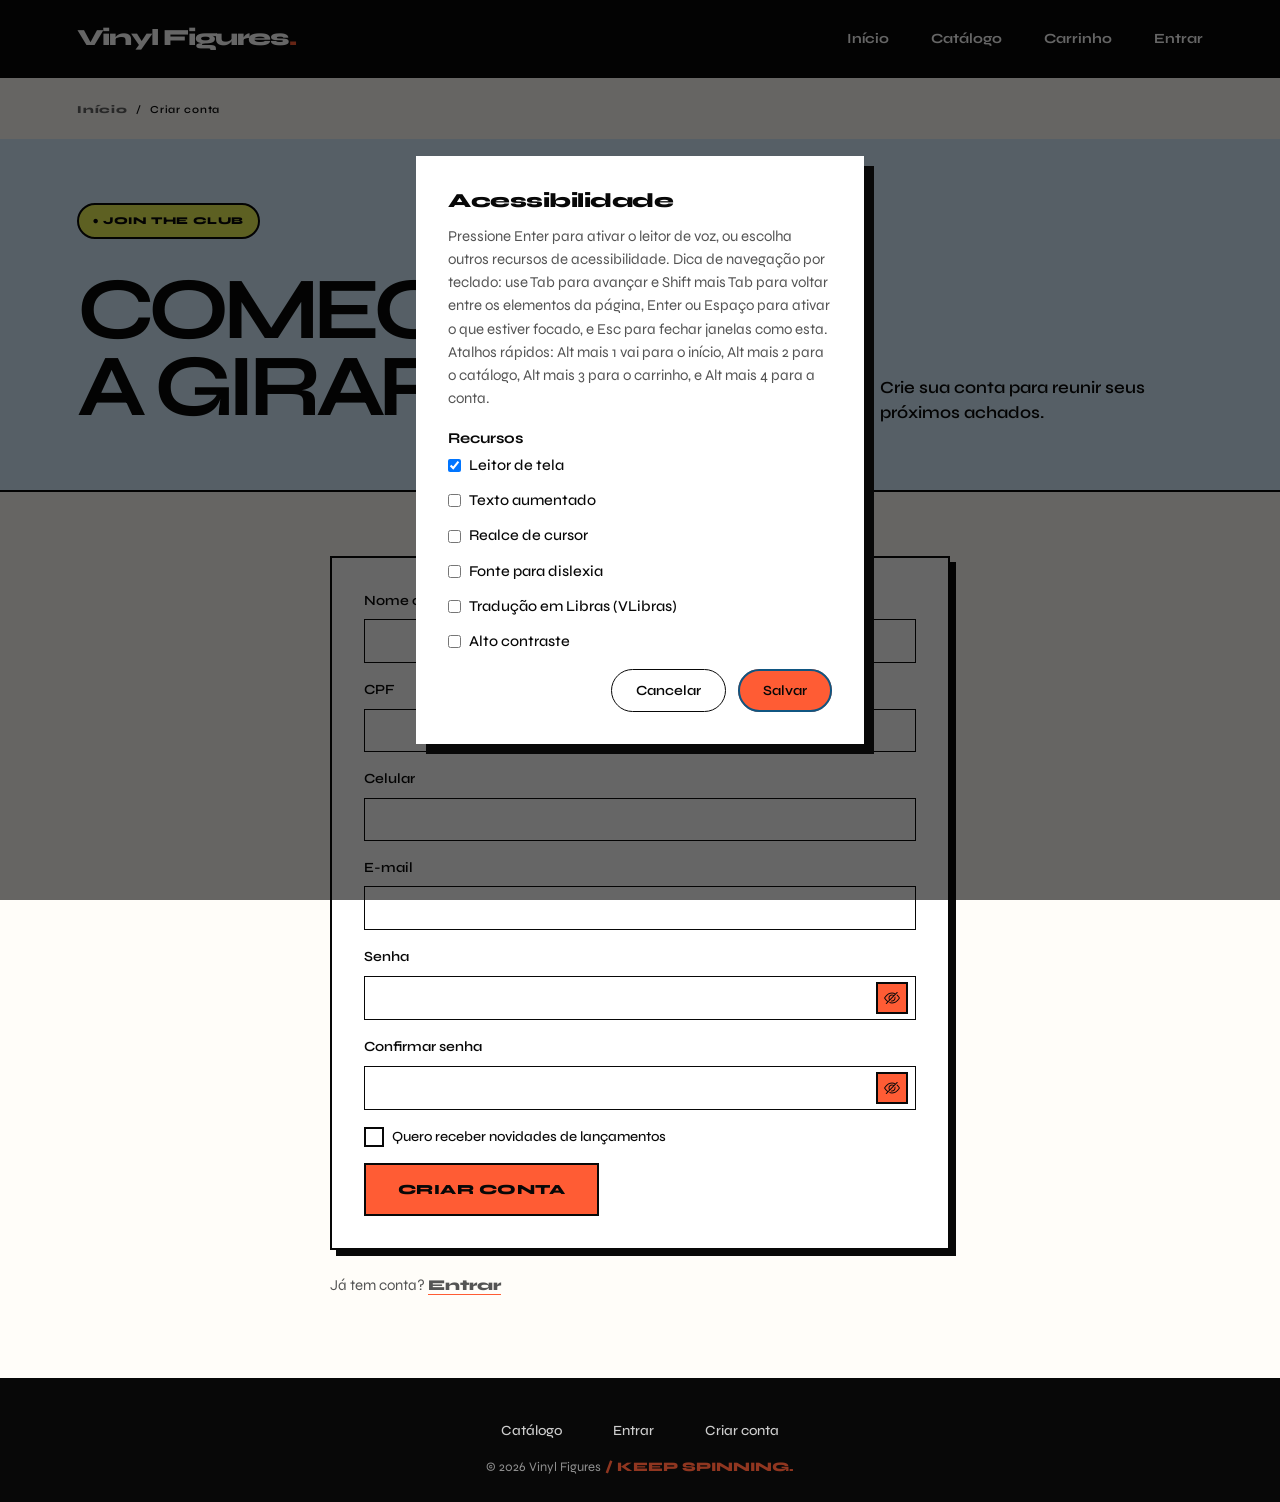
==== commit 59f73ef3: "feat: improve catalog accessibility and checkout experience" ====
--- a/assets/pages/cadastro.html
+++ b/assets/pages/cadastro.html
@@ -5,7 +5,7 @@
   <meta name="viewport" content="width=device-width, initial-scale=1.0">
   <link rel="stylesheet" href="../css/base.css">
   <link rel="stylesheet" href="../css/paginas.css">
-  <link rel="stylesheet" href="../css/releitura.css">
+  <link rel="stylesheet" href="../css/releitura.css?v=20260819b">
   <title>Criar conta | Vinyl Figures Store</title>
 </head>
 <body class="pagina-cadastro">
@@ -20,7 +20,6 @@
         <li><a href="catalogo.html">Catálogo</a></li>
         <li><a href="carrinho.html">Carrinho</a></li>
         <li><a href="conta.html">Conta</a></li>
-        <li><button type="button" data-acao="alternar-tema">Tema</button></li>
       </ul>
     </nav>
   </header>
--- a/assets/css/base.css
+++ b/assets/css/base.css
@@ -130,6 +130,41 @@
   --sombra-card: 0 10px 25px rgba(0, 0, 0, 0.45);
 }
 
+/* Alto contraste é controlado nas preferências de acessibilidade. O amarelo
+   serve apenas como fundo de destaque: todo texto sobre ele é preto. */
+:root[data-a11y-contraste="alto"] {
+  --cor-fundo: #000000;
+  --cor-texto: #ffffff;
+  --cor-texto-suave: #ffffff;
+  --cor-texto-meta: #ffffff;
+  --cor-superficie: #000000;
+  --cor-superficie-alta: #000000;
+  --cor-borda: #ffffff;
+  --cor-borda-suave: #ffffff;
+  --cor-divisor: #ffffff;
+  --cor-campo: #000000;
+  --cor-campo-borda: #ffffff;
+  --cor-controle: #ffe600;
+  --cor-controle-hover: #ffffff;
+  --cor-sobre-controle: #000000;
+  --cor-barra: #000000;
+  --cor-barra-pe: #000000;
+  --cor-barra-texto: #ffffff;
+  --cor-destaque: #ffe600;
+  --cor-destaque-hover: #ffffff;
+  --cor-destaque-suave: #333300;
+  --cor-sobre-destaque: #000000;
+  --cor-foco: #ffe600;
+  --cor-realce-cursor: #ffe600;
+  --cor-hero: #000000;
+  --cor-sobre-hero: #ffffff;
+  --cor-etiqueta: #ffe600;
+  --cor-acao: #ffffff;
+  --cor-sobre-acao: #000000;
+  --cor-preco: #ffffff;
+  --cor-sombra-dura: #ffffff;
+}
+
 * {
   margin: 0;
   padding: 0;
@@ -162,6 +197,27 @@
 [data-numero] {
   font-family: var(--fonte-numeros);
   font-variant-numeric: lining-nums tabular-nums;
+}
+
+/* Primeiro foco da página: evita que quem usa Tab precise atravessar toda a
+   navegação antes de chegar ao conteúdo. Só aparece quando recebe foco. */
+#vinyl-pular-conteudo {
+  position: fixed;
+  z-index: 10000;
+  top: var(--espaco-3);
+  left: 50%;
+  padding: var(--espaco-3) var(--espaco-5);
+  border: 2px solid var(--cor-borda);
+  background: var(--cor-controle);
+  color: var(--cor-sobre-controle);
+  font-size: var(--texto-ui);
+  font-weight: 800;
+  transform: translate(-50%, -160%);
+  transition: transform var(--transicao-rapida);
+}
+
+#vinyl-pular-conteudo:focus {
+  transform: translate(-50%, 0);
 }
 
 h1, h2, h3 {
--- a/assets/css/releitura.css
+++ b/assets/css/releitura.css
@@ -60,6 +60,42 @@
   --cor-foco: #e9f056;
 }
 
+/* Os tokens ficam também na camada visual, carregada por todas as páginas,
+   para que alto contraste seja consistente inclusive com cache antigo do
+   CSS base durante desenvolvimento. Texto sobre amarelo é sempre preto. */
+:root[data-a11y-contraste="alto"] {
+  --cor-fundo: #000000;
+  --cor-texto: #ffffff;
+  --cor-texto-suave: #ffffff;
+  --cor-texto-meta: #ffffff;
+  --cor-superficie: #000000;
+  --cor-superficie-alta: #000000;
+  --cor-borda: #ffffff;
+  --cor-borda-suave: #ffffff;
+  --cor-divisor: #ffffff;
+  --cor-campo: #000000;
+  --cor-campo-borda: #ffffff;
+  --cor-controle: #ffe600;
+  --cor-controle-hover: #ffffff;
+  --cor-sobre-controle: #000000;
+  --cor-barra: #000000;
+  --cor-barra-pe: #000000;
+  --cor-barra-texto: #ffffff;
+  --cor-destaque: #ffe600;
+  --cor-destaque-hover: #ffffff;
+  --cor-destaque-suave: #333300;
+  --cor-sobre-destaque: #000000;
+  --cor-foco: #ffe600;
+  --cor-realce-cursor: #ffe600;
+  --cor-hero: #000000;
+  --cor-sobre-hero: #ffffff;
+  --cor-etiqueta: #ffe600;
+  --cor-acao: #ffffff;
+  --cor-sobre-acao: #000000;
+  --cor-preco: #ffffff;
+  --cor-sombra-dura: #ffffff;
+}
+
 /* ===== Cabeçalho e rodapé ===== */
 .site-header {
   min-height: 76px;
@@ -187,6 +223,7 @@
   font-size: 0.65rem;
   font-weight: 800;
   letter-spacing: 0.06em;
+  color: var(--cor-sobre-controle);
 }
 
 .page-intro h1 {
@@ -205,9 +242,12 @@
 
 /* ===== Home ===== */
 .pagina-inicio main {
-  min-height: min(760px, calc(100vh - 154px));
+  /* A primeira dobra é dedicada à vitrine. O rodapé fica logo depois,
+     acessível ao rolar, sem empurrar os elementos principais para fora. */
+  height: calc(100svh - 76px);
+  min-height: 0;
   margin: 0;
-  padding: clamp(3rem, 7vw, 7rem) 6%;
+  padding: clamp(2rem, 6vh, 5rem) 6%;
   max-width: none;
   display: grid;
   grid-template-columns: minmax(0, 1.05fr) minmax(20rem, 0.95fr);
@@ -283,7 +323,7 @@
   display: flex;
   flex-wrap: wrap;
   gap: var(--espaco-6);
-  margin-top: clamp(3rem, 8vw, 6rem);
+  margin-top: clamp(1.5rem, 5vh, 4rem);
 }
 
 .hero-stats div {
@@ -447,6 +487,77 @@
 .catalog-page .painel-catalogo fieldset label:has(input[type="checkbox"]:checked) {
   background: var(--cor-controle);
   border-color: var(--cor-borda);
+  color: var(--cor-sobre-controle);
+}
+
+/* A API possui muitos gêneros. A lista permanece multisseleção, mas fica
+   recolhida até a pessoa escolher abri-la, sem empurrar o restante do
+   filtro para baixo. */
+.catalog-page .painel-catalogo .seletor-generos {
+  display: block;
+  width: min(100%, 38rem);
+}
+
+.catalog-page .painel-catalogo .seletor-generos legend {
+  margin-bottom: var(--espaco-2);
+}
+
+.catalog-page .seletor-generos details {
+  position: relative;
+}
+
+.catalog-page .seletor-generos summary {
+  display: flex;
+  align-items: center;
+  justify-content: space-between;
+  gap: var(--espaco-4);
+  min-height: 2.9rem;
+  padding: var(--espaco-3) var(--espaco-4);
+  border: 1.5px solid var(--cor-borda);
+  background: var(--cor-campo);
+  color: var(--cor-texto);
+  cursor: pointer;
+  font-size: var(--texto-ui);
+  font-weight: 700;
+  list-style: none;
+}
+
+.catalog-page .seletor-generos summary::-webkit-details-marker {
+  display: none;
+}
+
+.catalog-page .seletor-generos summary > span:last-child {
+  color: var(--cor-destaque);
+  font-size: 1.25rem;
+  line-height: 1;
+  transition: transform var(--transicao-rapida);
+}
+
+.catalog-page .seletor-generos details[open] summary > span:last-child {
+  transform: rotate(180deg);
+}
+
+.catalog-page .seletor-generos details > div {
+  position: absolute;
+  z-index: 10;
+  top: calc(100% - 1px);
+  left: 0;
+  width: 100%;
+  max-height: 17rem;
+  overflow-y: auto;
+  display: grid;
+  grid-template-columns: repeat(2, minmax(0, 1fr));
+  gap: var(--espaco-2);
+  padding: var(--espaco-3);
+  border: 1.5px solid var(--cor-borda);
+  background: var(--cor-superficie-alta);
+  box-shadow: var(--sombra-card);
+}
+
+.catalog-page .seletor-generos details > div label:has(input[type="checkbox"]) {
+  min-width: 0;
+  padding: var(--espaco-2) var(--espaco-3);
+  overflow-wrap: anywhere;
 }
 
 .catalog-page .catalog-results {
@@ -463,12 +574,81 @@
   color: var(--cor-texto-meta);
 }
 
+/* O catálogo carrega com um vinil próprio, em vez de expor uma linha de
+   texto solta. O texto continua no DOM, dentro de um status vivo, para que
+   leitores de tela recebam o mesmo retorno visual. */
+.catalog-page .catalog-status {
+  margin: var(--espaco-3) 0 var(--espaco-5);
+}
+
+.catalog-page .catalog-status.esta-carregando {
+  min-height: min(21rem, 44vh);
+  display: grid;
+  place-items: center;
+  align-content: center;
+  gap: var(--espaco-4);
+  padding: var(--espaco-7);
+  border: 2px solid var(--cor-borda);
+  background: var(--cor-superficie-alta);
+  box-shadow: var(--sombra-card);
+  color: var(--cor-texto);
+  font-size: 0.75rem;
+  font-weight: 800;
+  letter-spacing: 0.1em;
+  text-align: center;
+  text-transform: uppercase;
+}
+
+.catalog-page .catalog-spinner {
+  position: relative;
+  display: block;
+  width: clamp(4.75rem, 10vw, 6.5rem);
+  aspect-ratio: 1;
+  overflow: hidden;
+  border: 2px solid var(--cor-borda);
+  border-radius: 50%;
+  background: var(--cor-texto);
+  box-shadow: 5px 5px 0 var(--cor-destaque);
+  animation: catalog-vinil-girar 1.35s linear infinite;
+}
+
+.catalog-page .catalog-spinner::before {
+  content: "";
+  position: absolute;
+  inset: 12%;
+  border: 1px solid color-mix(in srgb, var(--cor-superficie-alta) 72%, transparent);
+  border-radius: 50%;
+  box-shadow:
+    0 0 0 7px color-mix(in srgb, var(--cor-superficie-alta) 18%, transparent),
+    0 0 0 14px color-mix(in srgb, var(--cor-superficie-alta) 10%, transparent),
+    0 0 0 21px color-mix(in srgb, var(--cor-superficie-alta) 7%, transparent);
+}
+
+.catalog-page .catalog-spinner::after {
+  content: "";
+  position: absolute;
+  inset: 35%;
+  border: 2px solid var(--cor-borda);
+  border-radius: 50%;
+  background: radial-gradient(circle, var(--cor-superficie-alta) 0 13%, transparent 14%), var(--cor-controle);
+}
+
+@keyframes catalog-vinil-girar {
+  to {
+    transform: rotate(360deg);
+  }
+}
+
 .catalog-page .catalog-results > ul {
-  grid-template-columns: repeat(auto-fill, minmax(210px, 1fr));
+  /* A composição da referência trabalha com quatro capas por linha. Com
+     cinco, o texto do botão não cabe ao lado do stepper e vaza para o
+     card vizinho em telas largas. */
+  grid-template-columns: repeat(4, minmax(0, 1fr));
   gap: clamp(1.25rem, 2.6vw, 2.25rem);
 }
 
 .catalog-page .catalog-results > ul li article {
+  min-width: 0;
   border: 2px solid transparent;
   border-radius: 0;
   padding: 0;
@@ -478,12 +658,17 @@
 
 .catalog-page .catalog-results > ul li article:hover,
 .catalog-page .catalog-results > ul li article:focus-within {
-  border-color: var(--cor-borda);
-  transform: translate(-3px, -3px);
-  box-shadow: var(--sombra-card);
+  /* O indicador não pode mudar o tamanho do card: isso desalinhava a
+     fileira de botões quando o link recebia foco. */
+  border-color: transparent;
+  transform: none;
+  box-shadow: none;
+  outline: 2px solid var(--cor-borda);
+  outline-offset: 4px;
 }
 
 .catalog-page .catalog-results > ul li article > a {
+  min-width: 0;
   gap: var(--espaco-2);
 }
 
@@ -518,6 +703,16 @@
 
 .catalog-page .linha-acao-catalogo {
   margin-bottom: var(--espaco-4);
+  min-width: 0;
+  display: grid;
+  grid-template-columns: auto minmax(0, 1fr);
+}
+
+.catalog-page .linha-acao-catalogo > button {
+  min-width: 0;
+  padding-inline: var(--espaco-2);
+  line-height: 1.15;
+  overflow-wrap: anywhere;
 }
 
 .catalog-page .stepper-qtd {
@@ -608,7 +803,7 @@
 
 .account-page > nav[aria-label="Seções da conta"] a:hover {
   background: var(--cor-controle);
-  color: var(--cor-texto);
+  color: var(--cor-sobre-controle);
   border-color: var(--cor-borda);
 }
 
@@ -669,7 +864,7 @@
 .auth-page button[type="submit"]:hover:not(:disabled),
 .record-page button:hover:not(:disabled) {
   background: var(--cor-controle);
-  color: var(--cor-texto);
+  color: var(--cor-sobre-controle);
 }
 
 .cart-page button[type="reset"],
@@ -687,7 +882,14 @@
 .cart-page thead,
 .account-page thead {
   background: var(--cor-controle);
-  color: #080808;
+  color: var(--cor-sobre-controle);
+}
+
+/* thead th define uma cor diretamente em paginas.css; a cor herdada do
+   thead não vence. Mantém preto sobre amarelo no alto contraste. */
+.cart-page thead th,
+.account-page thead th {
+  color: var(--cor-sobre-controle);
 }
 
 .cart-page th,
@@ -708,6 +910,7 @@
   padding: clamp(2rem, 6vw, 5rem);
   text-align: center;
   background: var(--cor-controle);
+  color: var(--cor-sobre-controle);
 }
 
 .cart-page > section:not([hidden]) h2 {
@@ -748,14 +951,14 @@
 }
 
 .record-page .disco-preco {
-  color: #c63f20;
+  color: var(--cor-preco, #c63f20);
 }
 
 .record-page .disco-generos li {
   border: 1.5px solid var(--cor-borda);
   border-radius: 0;
   background: var(--cor-controle);
-  color: var(--cor-texto);
+  color: var(--cor-sobre-controle);
 }
 
 .record-page .linha-acao-catalogo > button,
@@ -766,6 +969,47 @@
 
 .record-page .linha-acao-catalogo > button {
   background: var(--cor-destaque);
+}
+
+/* Alto contraste também cobre os poucos elementos gráficos que a releitura
+   mantém com cores próprias. Assim não sobra texto claro sobre amarelo nem
+   uma área azul de baixo contraste. */
+:root[data-a11y-contraste="alto"] .page-intro,
+:root[data-a11y-contraste="alto"] .pagina-inicio main {
+  background: var(--cor-hero);
+  color: var(--cor-sobre-hero);
+  border-color: var(--cor-sobre-hero);
+}
+
+:root[data-a11y-contraste="alto"] .pagina-inicio .hero,
+:root[data-a11y-contraste="alto"] .pagina-inicio .hero h1,
+:root[data-a11y-contraste="alto"] .pagina-inicio .hero p,
+:root[data-a11y-contraste="alto"] .hero-stats dt,
+:root[data-a11y-contraste="alto"] .hero-stats dd,
+:root[data-a11y-contraste="alto"] .palavra-giro {
+  color: var(--cor-sobre-hero);
+}
+
+:root[data-a11y-contraste="alto"] .page-intro > span,
+:root[data-a11y-contraste="alto"] .hero-badge {
+  background: var(--cor-etiqueta);
+  border-color: var(--cor-sobre-hero);
+  color: var(--cor-sobre-controle);
+}
+
+:root[data-a11y-contraste="alto"] .pagina-inicio .vinyl-container img,
+:root[data-a11y-contraste="alto"] .shape-amarela,
+:root[data-a11y-contraste="alto"] .shape-laranja {
+  border-color: var(--cor-sobre-hero);
+}
+
+:root[data-a11y-contraste="alto"] .shape-amarela {
+  background: var(--cor-etiqueta);
+}
+
+:root[data-a11y-contraste="alto"] .catalog-page .catalog-results > ul li article > a > p:first-of-type,
+:root[data-a11y-contraste="alto"] .record-page .disco-preco {
+  color: var(--cor-preco);
 }
 
 /* Valores sempre usam a fonte neutra, mesmo sobre o novo visual. */
@@ -783,10 +1027,21 @@
 
   .site-header .site-nav {
     min-height: auto;
+    display: grid;
+    grid-template-columns: 1fr;
+    justify-items: start;
+    gap: var(--espaco-3);
+  }
+
+  .site-header ul {
+    width: 100%;
+    justify-content: space-between;
+    gap: var(--espaco-2) var(--espaco-4);
   }
 
   .site-header ul li a {
     padding: var(--espaco-2) 0;
+    font-size: 0.8rem;
   }
 
   .site-header ul li a[aria-current="page"]::after {
@@ -796,10 +1051,13 @@
   .page-intro {
     grid-template-columns: 1fr;
     gap: var(--espaco-5);
+    padding-inline: 6%;
   }
 
   .pagina-inicio main {
     grid-template-columns: 1fr;
+    height: auto;
+    min-height: 0;
     padding: var(--espaco-8) 6% var(--espaco-9);
   }
 
@@ -816,7 +1074,19 @@
   }
 
   .catalog-page .catalog-results > ul {
-    grid-template-columns: repeat(auto-fill, minmax(160px, 1fr));
+    grid-template-columns: repeat(2, minmax(0, 1fr));
+  }
+
+  .catalog-page .linha-acao-catalogo {
+    grid-template-columns: 1fr;
+  }
+
+  .catalog-page .stepper-qtd {
+    justify-self: start;
+  }
+
+  .catalog-page .seletor-generos details > div {
+    grid-template-columns: 1fr;
   }
 
   .cart-page > form,
@@ -828,7 +1098,54 @@
   }
 }
 
+@media (max-height: 800px) and (min-width: 761px) {
+  .pagina-inicio main {
+    padding-block: var(--espaco-7);
+  }
+
+  .pagina-inicio .hero h1 {
+    margin-block: var(--espaco-4);
+    font-size: clamp(3rem, 6.5vw, 5.5rem);
+  }
+
+  .pagina-inicio .hero p {
+    margin-bottom: var(--espaco-5);
+  }
+
+  .pagina-inicio .vinyl-container {
+    width: min(35vw, 430px);
+  }
+}
+
+@media (max-width: 1120px) and (min-width: 761px) {
+  .catalog-page .catalog-results > ul {
+    grid-template-columns: repeat(3, minmax(0, 1fr));
+  }
+}
+
 @media (max-width: 480px) {
+  .site-header ul {
+    display: grid;
+    grid-template-columns: repeat(2, max-content);
+    justify-content: start;
+    column-gap: var(--espaco-6);
+    row-gap: var(--espaco-2);
+  }
+
+  .site-footer {
+    padding-inline: var(--espaco-5);
+  }
+
+  .site-footer nav ul {
+    display: grid;
+    grid-template-columns: repeat(2, max-content);
+    gap: var(--espaco-3) var(--espaco-6);
+  }
+
+  .page-intro {
+    padding-block: var(--espaco-7);
+  }
+
   .pagina-inicio .hero h1,
   .page-intro h1 {
     font-size: clamp(2.75rem, 15vw, 4.5rem);
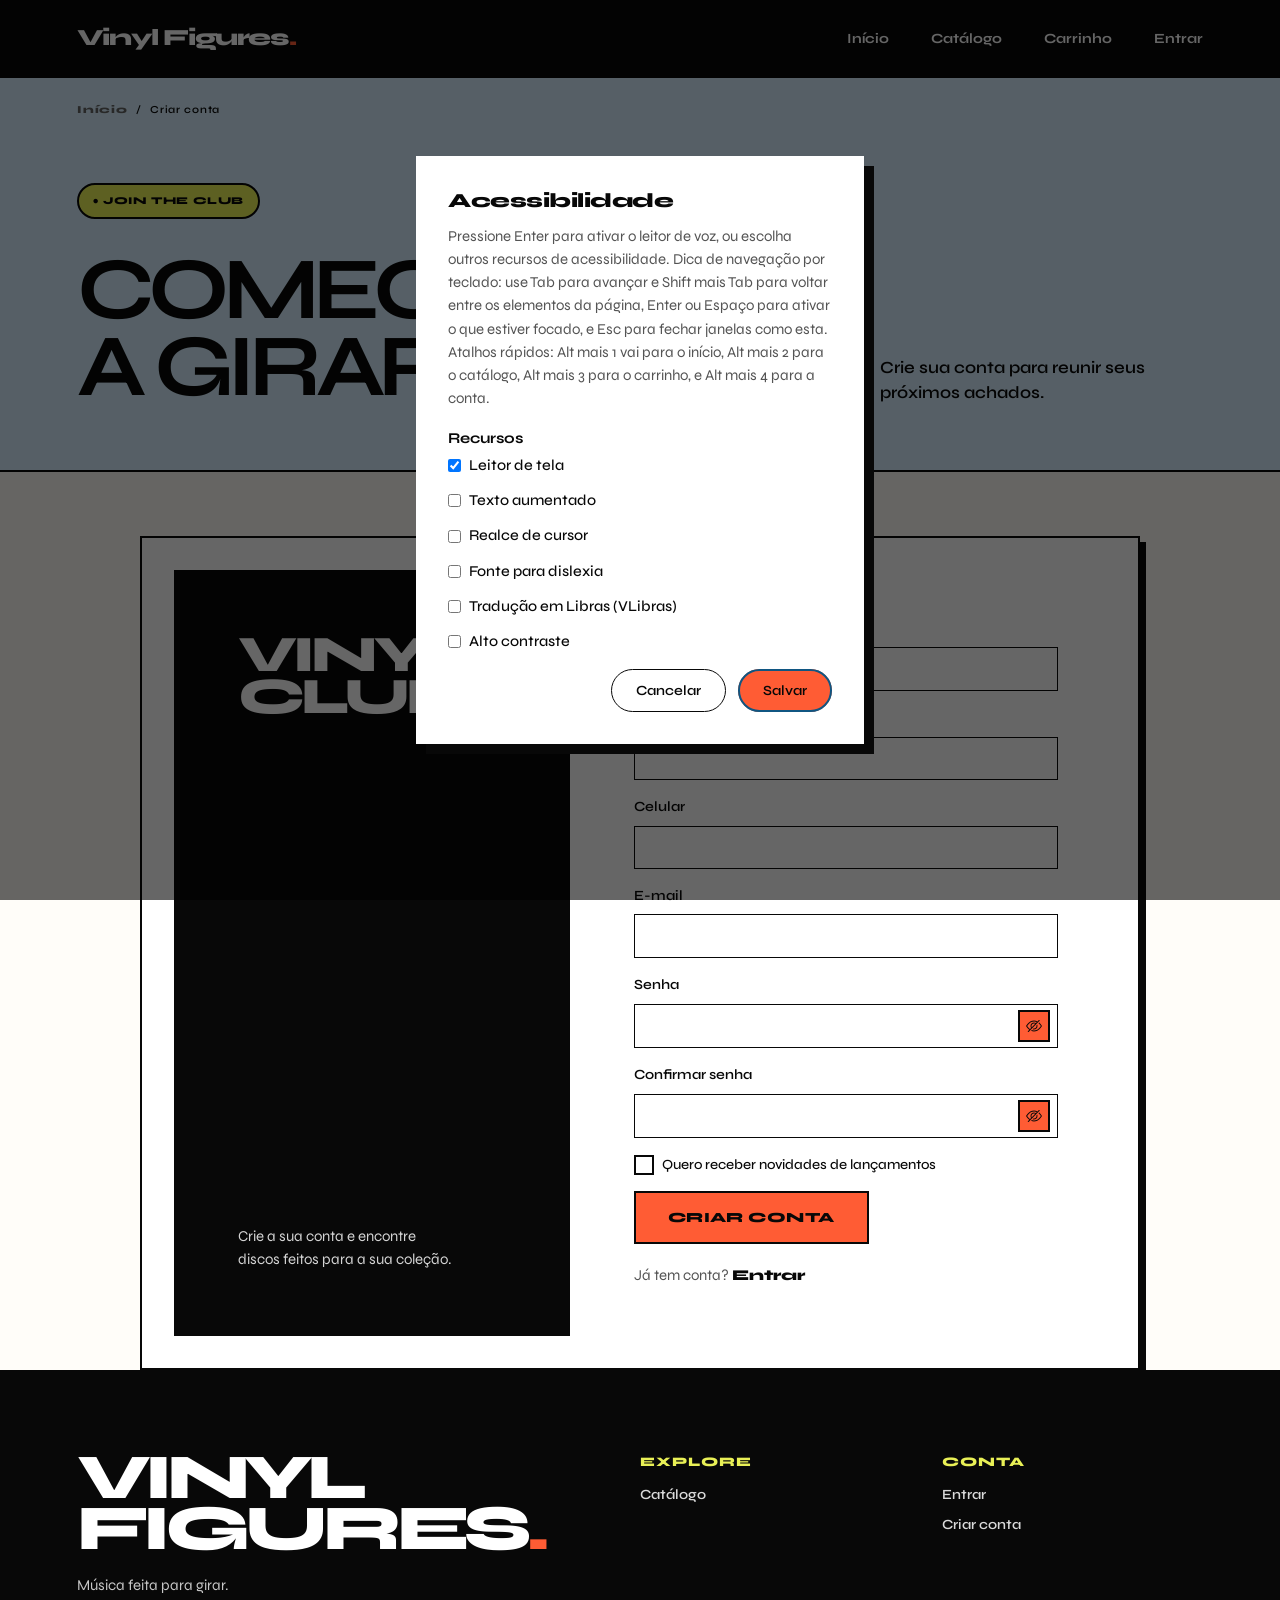
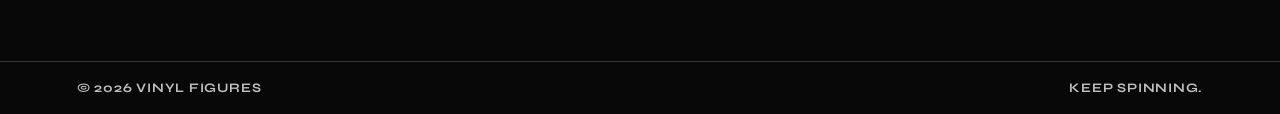
==== commit 582e3e34: "style: add some new layouts" ====
--- a/assets/pages/cadastro.html
+++ b/assets/pages/cadastro.html
@@ -5,12 +5,12 @@
   <meta name="viewport" content="width=device-width, initial-scale=1.0">
   <link rel="stylesheet" href="../css/base.css">
   <link rel="stylesheet" href="../css/paginas.css">
-  <link rel="stylesheet" href="../css/releitura.css?v=20260819b">
+  <link rel="stylesheet" href="../css/releitura.css?v=20260820a">
   <title>Criar conta | Vinyl Figures Store</title>
 </head>
 <body class="pagina-cadastro">
 
-  <!-- ===== NAVBAR ===== -->
+
   <header class="site-header">
     <nav class="site-nav">
       <a class="site-logo" href="../../index.html">Vinyl Figures</a>
@@ -39,11 +39,17 @@
       <p>Crie sua conta para reunir seus próximos achados.</p>
     </div>
 
+    <section class="auth-layout" aria-label="Criação de conta">
+      <div class="auth-aside" aria-hidden="true">
+        <span>VINYL<br>CLUB<span>.</span></span>
+        <p>Crie a sua conta e encontre discos feitos para a sua coleção.</p>
+      </div>
+      <div class="auth-card">
     <form action="conta.html" method="post">
       <label for="cad-nome">Nome completo</label>
       <input type="text" id="cad-nome" name="nome" autocomplete="name" required>
 
-      <!-- CPF e celular são obrigatórios no POST /users da API -->
+
       <label for="cad-documento">CPF</label>
       <input type="text" id="cad-documento" name="documento" inputmode="numeric" maxlength="14" autocomplete="off" required>
 
@@ -80,19 +86,18 @@
     </form>
 
     <p>Já tem conta? <a href="entrar.html">Entrar</a></p>
+      </div>
+    </section>
 
   </main>
 
   <footer class="site-footer">
-    <nav>
-      <ul>
-        <li><a href="catalogo.html">Catálogo</a></li>
-        <li><a href="conta.html">Minha conta</a></li>
-        <li><a href="entrar.html">Entrar</a></li>
-        <li><a href="cadastro.html">Criar conta</a></li>
-      </ul>
-    </nav>
-    <p>&copy; 2026 Vinyl Figures</p>
+    <div class="footer-content">
+      <div class="footer-brand"><strong>VINYL<br>FIGURES<span>.</span></strong><p>Música feita para girar.</p></div>
+      <nav class="footer-column" aria-label="Explorar a loja"><strong>Explore</strong><ul><li><a href="catalogo.html">Catálogo</a></li></ul></nav>
+      <nav class="footer-column" aria-label="Sua conta"><strong>Conta</strong><ul><li><a href="conta.html">Minha conta</a></li><li><a href="entrar.html">Entrar</a></li><li><a href="cadastro.html">Criar conta</a></li></ul></nav>
+    </div>
+    <div class="footer-bottom"><p>&copy; 2026 Vinyl Figures</p><p>Keep spinning.</p></div>
   </footer>
 
   <script type="module" src="../js/controller/auth.js"></script>
--- a/assets/css/base.css
+++ b/assets/css/base.css
@@ -1,18 +1,18 @@
-/* Compartilhado por todas as páginas: tokens, reset, tipografia,
-   header/footer, popups (view/ui.js), tema escuro e recursos de
-   acessibilidade. Layout específico de cada página fica em style.css
-   (index), catalogo.css, paginas.css (formulários) ou disco.css.
-
-   O vocabulário visual está documentado em DESIGN.md, na raiz. */
-
-/* @import PRECISA vir antes de qualquer regra de estilo: o navegador
-   descarta um @import que apareça depois, e era exatamente isso que
-   acontecia aqui — a Syne nunca carregava e tudo caía no sans-serif do
-   sistema. */
+
+
+
+
+
+
+
+
+
+
+
 @import url('https://fonts.googleapis.com/css2?family=Syne:wght@400..800&display=swap');
 
 :root {
-  /* ===== Cor: base ===== */
+
   --cor-fundo: #ffffff;
   --cor-texto: #000000;
   --cor-texto-suave: #555555;
@@ -31,24 +31,24 @@
   --cor-barra-pe: #0c0c0c;
   --cor-barra-texto: #ffffff;
 
-  /* ===== Cor: destaque ===== */
+
   --cor-destaque: #105682;
   --cor-destaque-hover: #0c4160;
   --cor-destaque-suave: rgba(16, 86, 130, 0.08);
   --cor-sobre-destaque: #ffffff;
   --cor-foco: #105682;
 
-  /* ===== Cor: semântica ===== */
+
   --cor-erro: #c0392b;
   --cor-info: #2d6cdf;
   --cor-realce-cursor: #ff5a00;
 
-  /* ===== Tipografia ===== */
+
   --fonte: 'Syne', sans-serif;
   --fonte-numeros: Arial, Helvetica, sans-serif;
 
-  /* clamp() no lugar de trocar o tamanho no media query: escala contínua,
-     sem o degrau que existia em 992px. */
+
+
   --texto-hero: clamp(2.5rem, 7vw, 4.5rem);
   --texto-1: clamp(2.25rem, 5vw, 3.25rem);
   --texto-2: clamp(1.75rem, 4vw, 2.5rem);
@@ -63,13 +63,13 @@
   --altura-titulo: 1.25;
   --altura-corpo: 1.55;
 
-  /* Tracking em em, não px: acompanha o font-size — inclusive quando o
-     recurso "texto aumentado" leva a raiz pra 120%. */
+
+
   --tracking-hero: -0.035em;
   --tracking-titulo: -0.025em;
   --tracking-caixa-alta: 0.06em;
 
-  /* ===== Espaçamento (escala de 4px) ===== */
+
   --espaco-1: 4px;
   --espaco-2: 8px;
   --espaco-3: 12px;
@@ -82,34 +82,34 @@
   --espaco-10: 64px;
   --espaco-11: 80px;
 
-  /* ===== Forma ===== */
+
   --raio-pilula: 30px;
   --raio-card: 16px;
   --raio-card-interno: 12px;
   --raio-imagem: 10px;
   --raio-caixa: 6px;
 
-  /* ===== Elevação ===== */
+
   --sombra-card: 0 10px 25px rgba(0, 0, 0, 0.08);
   --sombra-flutuante: 0 15px 35px rgba(0, 0, 0, 0.18);
   --sombra-modal: 0 20px 50px rgba(0, 0, 0, 0.25);
 
-  /* ===== Movimento ===== */
+
   --transicao-rapida: 0.15s ease;
   --transicao: 0.25s ease;
 }
 
-/* Tema escuro: só os tokens mudam. As regras de componente lá embaixo
-   são as mesmas dos dois temas — antes cada uma tinha um bloco duplicado
-   só pra trocar cor. */
+
+
+
 :root[data-tema="escuro"] {
   --cor-fundo: #1c1c1c;
   --cor-texto: #f5f5f5;
   --cor-texto-suave: #c4c4c4;
   --cor-texto-meta: #a0a0a0;
   --cor-superficie: #262626;
-  /* Um degrau acima da superfície: no claro é branco sobre cinza; no
-     escuro, sem isso, tabela e card de endereço somem dentro da seção. */
+
+
   --cor-superficie-alta: #2f2f2f;
   --cor-borda: #2a2a2a;
   --cor-borda-suave: #333333;
@@ -123,15 +123,15 @@
   --cor-erro: #e74c3c;
   --cor-info: #5b9bf5;
 
-  /* #105682 sobre #1c1c1c dá ~2:1 — abaixo do 3:1 que a WCAG pede pra
-     indicador de foco. Branco resolve sem introduzir cor nova. */
+
+
   --cor-foco: #ffffff;
 
   --sombra-card: 0 10px 25px rgba(0, 0, 0, 0.45);
 }
 
-/* Alto contraste é controlado nas preferências de acessibilidade. O amarelo
-   serve apenas como fundo de destaque: todo texto sobre ele é preto. */
+
+
 :root[data-a11y-contraste="alto"] {
   --cor-fundo: #000000;
   --cor-texto: #ffffff;
@@ -171,10 +171,10 @@
   box-sizing: border-box;
 }
 
-/* Regra de UA pro atributo hidden é de baixa prioridade: display:flex/grid
-   de qualquer seletor de autor (catalogo.css, paginas.css...) já vence,
-   hidden ou não. !important aqui é o jeito correto e padrão de garantir
-   isso — não dá pra resolver só com especificidade. */
+
+
+
+
 [hidden] {
   display: none !important;
 }
@@ -192,15 +192,15 @@
   overflow-x: hidden;
 }
 
-/* A fonte de identidade é expressiva, mas não é a mais confortável para
-   comparar dígitos. Valores recebem uma fonte de sistema com largura fixa. */
+
+
 [data-numero] {
   font-family: var(--fonte-numeros);
   font-variant-numeric: lining-nums tabular-nums;
 }
 
-/* Primeiro foco da página: evita que quem usa Tab precise atravessar toda a
-   navegação antes de chegar ao conteúdo. Só aparece quando recebe foco. */
+
+
 #vinyl-pular-conteudo {
   position: fixed;
   z-index: 10000;
@@ -237,20 +237,20 @@
   max-width: 100%;
 }
 
-/* Foco visível pra todo link/botão do site — sem isso, quem navega por
-   teclado só via onde está em campos de formulário. outline-offset
-   negativo desenha o anel pra dentro do próprio elemento, então
-   containers com overflow:hidden (.stepper-qtd, table) nunca cortam o
-   anel — não dá pra resolver isso só trocando a cor/especificidade. */
+
+
+
+
+
 a:focus-visible,
 button:focus-visible {
   outline: 2px solid var(--cor-foco);
   outline-offset: -2px;
 }
 
-/* O JS desabilita de verdade (view/ui.js:travarBotao, o <select> de
-   endereço enquanto o frete calcula). Sem isto, elemento travado fica
-   com cara de clicável. */
+
+
+
 button:disabled,
 input:disabled,
 select:disabled,
@@ -259,13 +259,13 @@
   cursor: not-allowed;
 }
 
-/* Resposta ao clique: o projeto tinha hover e foco, mas nada acontecia
-   entre apertar e soltar. */
+
+
 button:not(:disabled):active {
   transform: translateY(1px);
 }
 
-/* ===== HEADER ===== */
+
 header {
   width: 100%;
   background-color: var(--cor-barra);
@@ -324,15 +324,15 @@
   color: var(--cor-barra);
 }
 
-/* No header o fundo é sempre preto, nos dois temas: o anel azul/branco
-   padrão some ou briga com a barra. */
+
+
 header a:focus-visible,
 header button:focus-visible {
   outline-color: var(--cor-barra-texto);
   outline-offset: 2px;
 }
 
-/* ===== FOOTER ===== */
+
 footer {
   width: 100%;
   background-color: var(--cor-barra-pe);
@@ -372,7 +372,7 @@
   outline-offset: 2px;
 }
 
-/* ===== BREADCRUMB (usado em toda página que não é a home) ===== */
+
 main > nav[aria-label="Você está aqui"] ol {
   display: flex;
   flex-wrap: wrap;
@@ -397,13 +397,13 @@
   font-weight: 600;
 }
 
-/* ===== POPUPS (view/ui.js) =====
-   Mesmos atributos que ui.js já usa (data-vinyl-ui); a função
-   injetarEstilos() que injetava isso em runtime foi removida — vira
-   CSS estático como o resto do projeto. */
+
+
+
+
 [data-vinyl-ui="dialogo"] {
-  /* O reset global (* { margin: 0 }) apaga o margin:auto que o navegador
-     usa pra centralizar <dialog> modal — repõe aqui. */
+
+
   margin: auto;
   color-scheme: light dark;
   border: none;
@@ -487,9 +487,9 @@
   outline-offset: 2px;
 }
 
-/* Campo de formulário genérico (pedirCampos) — label em cima do input,
-   diferente de [data-vinyl-ui="dialogo"] label acima (que é a linha
-   horizontal do checkbox em escolherVarios). */
+
+
+
 [data-vinyl-ui="dialogo"] [data-vinyl-ui="campo"] {
   display: flex;
   flex-direction: column;
@@ -522,8 +522,8 @@
   transition: background-color var(--transicao), color var(--transicao);
 }
 
-/* Mesma linguagem de hover do resto do site (troca de fundo), no lugar
-   do opacity que destoava. */
+
+
 [data-vinyl-ui="acoes"] button:hover:not(:disabled) {
   background: var(--cor-texto);
   color: var(--cor-fundo);
@@ -571,6 +571,16 @@
   animation: vinyl-aviso-entrada var(--transicao);
 }
 
+[data-vinyl-ui="aviso"] a {
+  color: inherit;
+  font-weight: 800;
+  pointer-events: auto;
+  text-decoration: underline;
+  text-decoration-color: var(--cor-destaque);
+  text-decoration-thickness: 2px;
+  text-underline-offset: 0.18em;
+}
+
 @keyframes vinyl-aviso-entrada {
   from {
     opacity: 0;
@@ -582,8 +592,8 @@
   }
 }
 
-/* sucesso é o padrão (borda preta/branca acima); erro e info só trocam
-   o acento */
+
+
 [data-vinyl-ui-tipo="erro"] {
   border-left-color: var(--cor-erro);
 }
@@ -592,7 +602,7 @@
   border-left-color: var(--cor-info);
 }
 
-/* ===== ACESSIBILIDADE (acessibility-features/*.js setam os atributos) ===== */
+
 :root[data-a11y-texto="grande"] {
   font-size: 120%;
 }
@@ -603,8 +613,8 @@
   border-radius: var(--raio-caixa);
 }
 
-/* Spinner de view/ui.js:ocupado() — <progress> indeterminado nativo,
-   só um respiro visual em volta. */
+
+
 progress {
   display: block;
   width: 100%;
@@ -616,10 +626,10 @@
   border: none;
 }
 
-/* Spinner circular pro texto de botão ocupado (view/ui.js:travarBotao) —
-   herda a cor do texto do botão via currentColor, então funciona nos
-   botões azuis (texto branco) e no botão reset (texto escuro) sem regra
-   extra por tema. */
+
+
+
+
 span[data-vinyl-ui="spinner"] {
   display: inline-block;
   width: 12px;
@@ -637,9 +647,9 @@
   }
 }
 
-/* Quem pede menos movimento no sistema não deveria ver o vinil girando
-   em laço infinito. !important aqui é o padrão da técnica: precisa vencer
-   qualquer animação declarada depois, em qualquer arquivo. */
+
+
+
 @media (prefers-reduced-motion: reduce) {
   *,
   *::before,
--- a/assets/css/paginas.css
+++ b/assets/css/paginas.css
@@ -1,6 +1,6 @@
-/* entrar, cadastro, conta, carrinho — header/footer/breadcrumb e tokens
-   ficam em base.css. Mesmo vocabulário visual do catalogo.css (pílula,
-   cards arredondados, superfície clara nos formulários). */
+
+
+
 
 main {
   flex: 1;
@@ -30,7 +30,7 @@
   text-decoration: underline;
 }
 
-/* Nav de seções da conta (#dados, #enderecos...) */
+
 main > nav[aria-label="Seções da conta"] ul {
   display: flex;
   flex-wrap: wrap;
@@ -54,7 +54,7 @@
   border-color: var(--cor-destaque);
 }
 
-/* Formulário solto (entrar/cadastro) ou dentro de <section> (conta) */
+
 main > form,
 main section {
   background-color: var(--cor-superficie);
@@ -87,8 +87,8 @@
   font-weight: 600;
 }
 
-/* Rótulo colado no campo que ele nomeia: sem isto o gap do form separa
-   os dois tanto quanto separa um campo do próximo. */
+
+
 main form label + input,
 main form label + select,
 main form label + .campo-senha,
@@ -143,7 +143,7 @@
   color: var(--cor-texto-meta);
 }
 
-/* Mostrar/ocultar senha: ícone dentro do campo, à direita */
+
 .campo-senha {
   position: relative;
   width: 100%;
@@ -175,14 +175,14 @@
   background-color: var(--cor-destaque-suave);
 }
 
-/* O botão dentro do campo não pode subir 1px junto com os outros: ele já
-   está centrado por translateY e o :active desalinharia o ícone. */
+
+
 .campo-senha [data-acao="mostrar-senha"]:active {
   transform: translateY(-50%);
 }
 
-/* Ícone é SVG de cor fixa (quase preto) — no tema escuro, o campo fica
-   escuro também e o ícone sumiria sem isso. */
+
+
 :root[data-tema="escuro"] .campo-senha [data-acao="mostrar-senha"] img {
   filter: invert(1);
 }
@@ -246,8 +246,8 @@
   font-size: var(--texto-corpo);
 }
 
-/* Checkbox de verdade, não a caixinha crua do navegador — acessibilidade
-   (conta), "Continuar conectado" (entrar), "Novidades" (cadastro). */
+
+
 main input[type="checkbox"] {
   appearance: none;
   -webkit-appearance: none;
@@ -284,7 +284,7 @@
   transform: rotate(45deg);
 }
 
-/* Endereços */
+
 #enderecos ul {
   display: flex;
   flex-direction: column;
@@ -308,7 +308,7 @@
   line-height: 1.5;
 }
 
-/* Tabelas: pedidos (conta) e itens (carrinho) */
+
 table {
   width: 100%;
   border-collapse: collapse;
@@ -344,7 +344,7 @@
   color: var(--cor-texto-meta);
 }
 
-/* Nome do produto/pedido é a âncora de leitura da linha. */
+
 tbody th[scope="row"] {
   font-weight: 700;
 }
@@ -379,16 +379,16 @@
   padding: var(--espaco-2) var(--espaco-3);
 }
 
-/* table tem overflow:hidden (pros cantos arredondados) — o anel de foco
-   com offset positivo do input[type=number] geral seria cortado perto das
-   bordas da tabela, então aqui o anel precisa desenhar pra dentro. */
+
+
+
 table input[type="number"]:focus-visible {
   outline-offset: -2px;
 }
 
-/* O rótulo de quantidade só existe pra leitor de tela: o cabeçalho da
-   coluna já diz o que o campo é, e o texto repetido em cada linha
-   ("Quantidade de X") deixava a coluna larga e ruidosa. */
+
+
+
 table td label {
   position: absolute;
   width: 1px;
@@ -398,7 +398,7 @@
   white-space: nowrap;
 }
 
-/* Resumo (carrinho) */
+
 main section dl {
   display: grid;
   grid-template-columns: 1fr auto;
@@ -436,7 +436,7 @@
     padding: var(--espaco-5);
   }
 
-  /* Tabela larga não pode empurrar a página inteira: rola sozinha. */
+
   table {
     display: block;
     overflow-x: auto;
--- a/assets/css/releitura.css
+++ b/assets/css/releitura.css
@@ -1,11 +1,11 @@
-/*
- * Releitura visual inspirada na cssibelle.
- *
- * Este arquivo só traduz a linguagem visual da referência para a estrutura
- * semântica e os controladores atuais. Não contém os scripts legados da
- * branch, para que catálogo, carrinho, autenticação e acessibilidade
- * continuem usando a arquitetura da qa.
- */
+
+
+
+
+
+
+
+
 
 :root {
   --cor-fundo: #fffdf9;
@@ -60,9 +60,9 @@
   --cor-foco: #e9f056;
 }
 
-/* Os tokens ficam também na camada visual, carregada por todas as páginas,
-   para que alto contraste seja consistente inclusive com cache antigo do
-   CSS base durante desenvolvimento. Texto sobre amarelo é sempre preto. */
+
+
+
 :root[data-a11y-contraste="alto"] {
   --cor-fundo: #000000;
   --cor-texto: #ffffff;
@@ -96,7 +96,7 @@
   --cor-sombra-dura: #ffffff;
 }
 
-/* ===== Cabeçalho e rodapé ===== */
+
 .site-header {
   min-height: 76px;
   padding: 0 6%;
@@ -182,7 +182,7 @@
   font-weight: 800;
 }
 
-/* ===== Intro compartilhada das páginas internas ===== */
+
 .breadcrumb {
   width: 100%;
   max-width: 1320px;
@@ -240,10 +240,10 @@
   line-height: 1.45;
 }
 
-/* ===== Home ===== */
+
 .pagina-inicio main {
-  /* A primeira dobra é dedicada à vitrine. O rodapé fica logo depois,
-     acessível ao rolar, sem empurrar os elementos principais para fora. */
+
+
   height: calc(100svh - 76px);
   min-height: 0;
   margin: 0;
@@ -407,20 +407,24 @@
   transform: rotate(90deg);
 }
 
-/* ===== Catálogo ===== */
+
 .catalog-page {
   max-width: none;
   margin: 0;
-  padding: 0 0 var(--espaco-11);
+  padding: 0;
   gap: 0;
 }
 
 .catalog-page > .breadcrumb {
+  width: 100%;
+  max-width: none;
+  margin: 0;
   padding: var(--espaco-6) 6% 0;
+  background: #d7efff;
 }
 
 .catalog-page .page-intro {
-  margin-top: var(--espaco-5);
+  margin-top: 0;
 }
 
 .catalog-page .catalog-filters,
@@ -490,9 +494,9 @@
   color: var(--cor-sobre-controle);
 }
 
-/* A API possui muitos gêneros. A lista permanece multisseleção, mas fica
-   recolhida até a pessoa escolher abri-la, sem empurrar o restante do
-   filtro para baixo. */
+
+
+
 .catalog-page .painel-catalogo .seletor-generos {
   display: block;
   width: min(100%, 38rem);
@@ -574,9 +578,9 @@
   color: var(--cor-texto-meta);
 }
 
-/* O catálogo carrega com um vinil próprio, em vez de expor uma linha de
-   texto solta. O texto continua no DOM, dentro de um status vivo, para que
-   leitores de tela recebam o mesmo retorno visual. */
+
+
+
 .catalog-page .catalog-status {
   margin: var(--espaco-3) 0 var(--espaco-5);
 }
@@ -640,10 +644,9 @@
 }
 
 .catalog-page .catalog-results > ul {
-  /* A composição da referência trabalha com quatro capas por linha. Com
-     cinco, o texto do botão não cabe ao lado do stepper e vaza para o
-     card vizinho em telas largas. */
-  grid-template-columns: repeat(4, minmax(0, 1fr));
+
+
+  grid-template-columns: repeat(3, minmax(0, 1fr));
   gap: clamp(1.25rem, 2.6vw, 2.25rem);
 }
 
@@ -658,8 +661,8 @@
 
 .catalog-page .catalog-results > ul li article:hover,
 .catalog-page .catalog-results > ul li article:focus-within {
-  /* O indicador não pode mudar o tamanho do card: isso desalinhava a
-     fileira de botões quando o link recebia foco. */
+
+
   border-color: transparent;
   transform: none;
   box-shadow: none;
@@ -710,9 +713,12 @@
 
 .catalog-page .linha-acao-catalogo > button {
   min-width: 0;
-  padding-inline: var(--espaco-2);
-  line-height: 1.15;
-  overflow-wrap: anywhere;
+  padding: 0.4rem var(--espaco-2);
+  font-size: clamp(0.58rem, 0.7vw, 0.7rem);
+  letter-spacing: 0.015em;
+  line-height: 1;
+  overflow-wrap: normal;
+  word-break: keep-all;
 }
 
 .catalog-page .stepper-qtd {
@@ -731,14 +737,14 @@
   background: var(--cor-superficie);
 }
 
-/* ===== Carrinho, conta e formulários ===== */
+
 .cart-page,
 .account-page,
 .auth-page,
 .record-page {
   max-width: none;
   margin: 0;
-  padding: 0 0 var(--espaco-11);
+  padding: 0;
   gap: 0;
 }
 
@@ -746,14 +752,17 @@
 .account-page > .breadcrumb,
 .auth-page > .breadcrumb,
 .record-page > .breadcrumb {
-  width: 88%;
-  padding: var(--espaco-6) 0 0;
+  width: 100%;
+  max-width: none;
+  margin: 0;
+  padding: var(--espaco-6) 6% 0;
+  background: #d7efff;
 }
 
 .cart-page .page-intro,
 .account-page .page-intro,
 .auth-page .page-intro {
-  margin-top: var(--espaco-5);
+  margin-top: 0;
 }
 
 .cart-page > form,
@@ -885,8 +894,8 @@
   color: var(--cor-sobre-controle);
 }
 
-/* thead th define uma cor diretamente em paginas.css; a cor herdada do
-   thead não vence. Mantém preto sobre amarelo no alto contraste. */
+
+
 .cart-page thead th,
 .account-page thead th {
   color: var(--cor-sobre-controle);
@@ -939,7 +948,7 @@
   border-color: var(--cor-borda);
 }
 
-/* ===== Detalhe do disco ===== */
+
 .record-page > article {
   padding: clamp(1.5rem, 4vw, 3rem);
 }
@@ -971,9 +980,9 @@
   background: var(--cor-destaque);
 }
 
-/* Alto contraste também cobre os poucos elementos gráficos que a releitura
-   mantém com cores próprias. Assim não sobra texto claro sobre amarelo nem
-   uma área azul de baixo contraste. */
+
+
+
 :root[data-a11y-contraste="alto"] .page-intro,
 :root[data-a11y-contraste="alto"] .pagina-inicio main {
   background: var(--cor-hero);
@@ -1012,7 +1021,7 @@
   color: var(--cor-preco);
 }
 
-/* Valores sempre usam a fonte neutra, mesmo sobre o novo visual. */
+
 input[type="number"],
 input[inputmode="numeric"],
 [data-numero] {
@@ -1119,7 +1128,7 @@
 
 @media (max-width: 1120px) and (min-width: 761px) {
   .catalog-page .catalog-results > ul {
-    grid-template-columns: repeat(3, minmax(0, 1fr));
+    grid-template-columns: repeat(2, minmax(0, 1fr));
   }
 }
 
@@ -1159,3 +1168,1086 @@
     grid-template-columns: 1fr;
   }
 }
+
+
+
+
+
+
+.site-footer {
+  display: block;
+  padding: 0;
+  border-top: 2px solid var(--cor-borda);
+  background: #080808;
+  color: #ffffff;
+}
+
+.site-footer p::after {
+  content: none;
+}
+
+.site-footer .footer-content {
+  width: min(1320px, 88%);
+  margin: 0 auto;
+  padding: clamp(3rem, 7vw, 5rem) 0 clamp(2.5rem, 5vw, 4rem);
+  display: grid;
+  grid-template-columns: minmax(14rem, 2fr) repeat(2, minmax(9rem, 1fr));
+  gap: var(--espaco-8);
+}
+
+.site-footer .footer-brand strong {
+  display: block;
+  font-size: clamp(2.75rem, 5vw, 4.75rem);
+  font-weight: 800;
+  line-height: 0.8;
+  letter-spacing: -0.085em;
+}
+
+.site-footer .footer-brand strong span {
+  color: var(--cor-destaque);
+}
+
+.site-footer .footer-brand p {
+  margin-top: var(--espaco-5);
+  color: #c7c7c7;
+  font-size: var(--texto-corpo);
+  opacity: 1;
+}
+
+.site-footer .footer-column {
+  display: block;
+}
+
+.site-footer .footer-column > strong {
+  display: block;
+  margin-bottom: var(--espaco-3);
+  color: var(--cor-controle);
+  font-size: var(--texto-meta);
+  font-weight: 800;
+  letter-spacing: 0.08em;
+  text-transform: uppercase;
+}
+
+.site-footer .footer-column ul {
+  display: grid;
+  justify-content: start;
+  gap: var(--espaco-2);
+}
+
+.site-footer .footer-column a {
+  display: inline-block;
+  color: #d9d9d9;
+  font-size: var(--texto-ui);
+  font-weight: 600;
+  opacity: 1;
+}
+
+.site-footer .footer-column a:hover {
+  color: var(--cor-destaque);
+}
+
+.site-footer .footer-bottom {
+  display: flex;
+  justify-content: space-between;
+  gap: var(--espaco-5);
+  width: 100%;
+  padding: var(--espaco-4) max(6%, calc((100% - 1320px) / 2));
+  border-top: 1px solid #353535;
+}
+
+.site-footer .footer-bottom p {
+  color: #bdbdbd;
+  font-size: var(--texto-meta);
+  font-weight: 700;
+  letter-spacing: 0.06em;
+  opacity: 1;
+  text-transform: uppercase;
+}
+
+
+.store-marquee {
+  overflow: hidden;
+  width: 100%;
+  padding: var(--espaco-3) 0;
+  background: #080808;
+  color: #ffffff;
+  white-space: nowrap;
+}
+
+.store-marquee span {
+  display: inline-block;
+  min-width: max-content;
+  padding-left: 100%;
+  font-size: var(--texto-meta);
+  font-weight: 800;
+  letter-spacing: 0.09em;
+  animation: faixa-deslizar 28s linear infinite;
+}
+
+@keyframes faixa-deslizar {
+  to { transform: translateX(-100%); }
+}
+
+
+.pagina-inicio main {
+  display: block;
+  height: auto;
+  min-height: 0;
+  margin: 0;
+  padding: 0;
+  overflow: visible;
+  background: var(--cor-fundo);
+  border: 0;
+}
+
+.pagina-inicio .home-hero {
+  min-height: calc(100svh - 76px);
+  padding: clamp(2rem, 6vh, 5rem) 6%;
+  display: grid;
+  grid-template-columns: minmax(0, 1.05fr) minmax(20rem, 0.95fr);
+  align-items: center;
+  gap: clamp(2rem, 6vw, 8rem);
+  overflow: hidden;
+  background: #d7efff;
+  border-bottom: 2px solid #080808;
+}
+
+.pagina-inicio .home-hero .hero {
+  display: block;
+  width: 100%;
+  color: #080808;
+}
+
+.home-section-header {
+  display: flex;
+  align-items: end;
+  justify-content: space-between;
+  gap: var(--espaco-6);
+  margin-bottom: clamp(2rem, 4vw, 3rem);
+}
+
+.home-section-header h2 {
+  position: relative;
+  display: inline-block;
+  font-size: clamp(2rem, 4vw, 3.5rem);
+  font-weight: 800;
+  letter-spacing: -0.075em;
+  line-height: 0.88;
+  text-transform: uppercase;
+}
+
+.home-section-header h2::after {
+  position: absolute;
+  right: -0.3em;
+  bottom: -0.14em;
+  width: 0.55em;
+  height: 0.12em;
+  background: var(--cor-destaque);
+  content: "";
+}
+
+.home-section-header p {
+  margin-top: var(--espaco-2);
+  color: var(--cor-texto-meta);
+  font-size: var(--texto-corpo);
+}
+
+.home-section-header > a {
+  flex: 0 0 auto;
+  color: var(--cor-texto);
+  font-size: var(--texto-ui);
+  font-weight: 800;
+  text-transform: uppercase;
+}
+
+.home-section-header > a:hover {
+  color: var(--cor-destaque);
+}
+
+.pagina-inicio .home-new-spins,
+.pagina-inicio .home-collections {
+  padding: clamp(3.5rem, 7vw, 5.5rem) 6%;
+}
+
+.home-spotlight-grid {
+  display: grid;
+  grid-template-columns: repeat(4, minmax(0, 1fr));
+  gap: clamp(1rem, 2vw, 1.5rem);
+}
+
+.home-spotlight-card {
+  min-height: 20rem;
+  padding: var(--espaco-5);
+  display: flex;
+  flex-direction: column;
+  justify-content: end;
+  border: 2px solid #080808;
+  box-shadow: var(--sombra-card);
+  color: #080808;
+  overflow: hidden;
+  transition: transform var(--transicao), box-shadow var(--transicao);
+}
+
+.home-spotlight-card:hover,
+.home-spotlight-card:focus-visible {
+  transform: translate(-4px, -4px);
+  box-shadow: 10px 10px 0 #080808;
+}
+
+.home-spotlight-card > span {
+  align-self: start;
+  width: 3.25rem;
+  height: 3.25rem;
+  display: grid;
+  place-items: center;
+  margin-bottom: auto;
+  border: 2px solid #080808;
+  border-radius: 50%;
+  background: #080808;
+  color: #ffffff;
+  font-size: 1.4rem;
+}
+
+.home-spotlight-card strong {
+  max-width: 14ch;
+  font-size: 1.15rem;
+  font-weight: 800;
+  line-height: 1.05;
+  text-transform: uppercase;
+}
+
+.home-spotlight-card small {
+  margin-top: var(--espaco-3);
+  font-size: var(--texto-meta);
+  font-weight: 800;
+  letter-spacing: 0.04em;
+  text-transform: uppercase;
+}
+
+.home-spotlight-card--rock { background: #e9f056; }
+.home-spotlight-card--pop { background: #ff9eb6; }
+.home-spotlight-card--jazz { background: #d7efff; }
+.home-spotlight-card--indie { background: #ffb089; }
+
+.home-discover {
+  min-height: 20rem;
+  padding: clamp(2.5rem, 5vw, 4rem) 6%;
+  display: grid;
+  grid-template-columns: minmax(10rem, 0.72fr) minmax(16rem, 1.2fr) minmax(13rem, 0.68fr);
+  align-items: center;
+  gap: clamp(2rem, 5vw, 5rem);
+  background: #080808;
+  color: #ffffff;
+}
+
+.home-discover-art {
+  width: min(15rem, 100%);
+  aspect-ratio: 1;
+  display: grid;
+  place-items: center;
+  border: 2px solid #ffffff;
+  border-radius: 50%;
+  background:
+    radial-gradient(circle, #080808 0 13%, transparent 14% 19%, #ffffff 20% 21%, transparent 22% 36%, rgb(255 255 255 / 0.35) 37% 38%, transparent 39%),
+    var(--cor-destaque);
+  box-shadow: 8px 8px 0 var(--cor-controle);
+}
+
+.home-discover-art span {
+  width: 4.3rem;
+  height: 4.3rem;
+  display: grid;
+  place-items: center;
+  border-radius: 50%;
+  background: #080808;
+  color: #ffffff;
+  font-size: var(--texto-meta);
+  font-weight: 800;
+  letter-spacing: 0.08em;
+}
+
+.home-discover h2 {
+  font-size: clamp(2.35rem, 4.5vw, 4.25rem);
+  font-weight: 800;
+  letter-spacing: -0.08em;
+  line-height: 0.85;
+  text-transform: uppercase;
+}
+
+.home-discover h2 span {
+  color: var(--cor-controle);
+}
+
+.home-discover-info {
+  display: grid;
+  gap: var(--espaco-5);
+}
+
+.home-discover-info p {
+  color: #d4d4d4;
+  font-size: var(--texto-corpo);
+}
+
+.home-discover-info a {
+  width: fit-content;
+  padding: var(--espaco-3) var(--espaco-4) var(--espaco-3) var(--espaco-5);
+  display: flex;
+  align-items: center;
+  gap: var(--espaco-5);
+  background: #ffffff;
+  color: #080808;
+  font-size: var(--texto-meta);
+  font-weight: 800;
+  letter-spacing: 0.04em;
+  text-transform: uppercase;
+}
+
+.home-discover-info a span {
+  width: 1.9rem;
+  height: 1.9rem;
+  display: grid;
+  place-items: center;
+  border-radius: 50%;
+  background: var(--cor-destaque);
+}
+
+.home-collections-grid {
+  display: grid;
+  grid-template-columns: repeat(6, minmax(0, 1fr));
+  gap: var(--espaco-3);
+}
+
+.home-collections-grid a {
+  min-height: 11rem;
+  padding: var(--espaco-4);
+  display: flex;
+  flex-direction: column;
+  justify-content: space-between;
+  border: 1.5px solid var(--cor-borda);
+  background: var(--cor-superficie-alta);
+  transition: background var(--transicao), transform var(--transicao);
+}
+
+.home-collections-grid a:hover,
+.home-collections-grid a:focus-visible {
+  transform: translateY(-4px);
+  background: var(--cor-controle);
+}
+
+.home-collections-grid a > span {
+  width: 3.6rem;
+  aspect-ratio: 1;
+  display: grid;
+  place-items: center;
+  border: 1.5px solid currentColor;
+  border-radius: 50%;
+  font-size: 1.4rem;
+  font-weight: 800;
+}
+
+.home-collections-grid strong {
+  margin-top: auto;
+  font-size: var(--texto-ui);
+  font-weight: 800;
+  text-transform: uppercase;
+}
+
+.home-collections-grid small {
+  margin-top: var(--espaco-2);
+  color: var(--cor-texto-meta);
+  font-size: var(--texto-meta);
+}
+
+
+.catalog-page .catalog-layout {
+  width: min(1320px, 88%);
+  margin: clamp(2rem, 5vw, 4rem) auto 0;
+  display: grid;
+  grid-template-columns: minmax(16rem, 0.34fr) minmax(0, 1fr);
+  align-items: start;
+  gap: clamp(2rem, 4vw, 4rem);
+}
+
+.catalog-page .catalog-layout .catalog-filters,
+.catalog-page .catalog-layout .catalog-results,
+.catalog-page .catalog-layout .estado-vazio {
+  width: auto;
+  margin-inline: 0;
+}
+
+.catalog-page .catalog-layout .catalog-filters {
+  position: sticky;
+  top: var(--espaco-5);
+  margin-top: 0;
+  padding: var(--espaco-5);
+}
+
+.catalog-page .catalog-layout .catalog-filters > h2 {
+  font-size: var(--texto-ui);
+  letter-spacing: 0.08em;
+  text-transform: uppercase;
+}
+
+.catalog-page .catalog-layout .linha-busca,
+.catalog-page .catalog-layout .linha-filtros,
+.catalog-page .catalog-layout .acoes-filtro {
+  align-items: stretch;
+  flex-direction: column;
+  margin-left: 0;
+}
+
+.catalog-page .catalog-layout .linha-busca button,
+.catalog-page .catalog-layout .acoes-filtro button {
+  width: 100%;
+}
+
+.catalog-page .catalog-layout .filtro-preco {
+  width: 100%;
+}
+
+.catalog-page .catalog-layout .faixa-preco {
+  width: 100%;
+}
+
+.catalog-page .catalog-layout .faixa-preco > div {
+  flex: 1;
+}
+
+.catalog-page .catalog-layout .faixa-preco input[type="number"] {
+  width: 100%;
+}
+
+.catalog-page .products-area {
+  min-width: 0;
+}
+
+.catalog-page .catalog-layout .catalog-results {
+  margin-top: 0;
+}
+
+.catalog-page .catalog-layout .estado-vazio {
+  margin-top: 0;
+}
+
+.catalog-page > .store-marquee {
+  margin-top: var(--espaco-7);
+}
+
+
+.cart-page > .cart-form {
+  width: min(1320px, 88%);
+  margin: clamp(2.5rem, 5vw, 4.5rem) auto 0;
+  padding: 0;
+  border: 0;
+  box-shadow: none;
+  background: transparent;
+}
+
+.cart-items-panel {
+  padding: clamp(1.25rem, 3vw, 2.25rem);
+  border: 2px solid var(--cor-borda);
+  background: var(--cor-superficie-alta);
+  box-shadow: var(--sombra-card);
+}
+
+.cart-heading {
+  margin-bottom: var(--espaco-5);
+  display: flex;
+  align-items: center;
+  gap: var(--espaco-4);
+}
+
+.cart-heading > span {
+  display: grid;
+  place-items: center;
+  width: 2.5rem;
+  aspect-ratio: 1;
+  border-radius: 50%;
+  background: var(--cor-controle);
+  color: var(--cor-sobre-controle);
+  font-family: var(--fonte-numeros);
+  font-weight: 800;
+}
+
+.cart-heading h2 {
+  font-size: clamp(1.35rem, 2.5vw, 2rem);
+  font-weight: 800;
+  letter-spacing: -0.05em;
+  text-transform: uppercase;
+}
+
+.cart-heading p {
+  color: var(--cor-texto-meta);
+  font-size: var(--texto-ui);
+}
+
+.continue-shopping {
+  display: inline-block;
+  margin-top: var(--espaco-5);
+  font-size: var(--texto-ui);
+  font-weight: 800;
+  letter-spacing: 0.05em;
+  text-transform: uppercase;
+}
+
+.continue-shopping:hover {
+  color: var(--cor-destaque);
+}
+
+.cart-checkout-layout {
+  margin-top: clamp(1.5rem, 3vw, 2.5rem);
+  display: grid;
+  grid-template-columns: minmax(0, 1.15fr) minmax(16rem, 0.85fr);
+  align-items: start;
+  gap: clamp(1.5rem, 3vw, 2.5rem);
+}
+
+.cart-tools {
+  display: grid;
+  grid-template-columns: repeat(2, minmax(0, 1fr));
+  gap: var(--espaco-4);
+}
+
+.cart-tools section,
+.cart-summary {
+  margin: 0;
+  border: 2px solid var(--cor-borda);
+  border-radius: 0;
+  box-shadow: var(--sombra-card);
+  background: var(--cor-superficie-alta);
+}
+
+.cart-tools section {
+  padding: var(--espaco-5);
+}
+
+.cart-tools h2,
+.cart-summary h2 {
+  font-size: var(--texto-4);
+  font-weight: 800;
+  text-transform: uppercase;
+}
+
+.cart-summary {
+  padding: clamp(1.5rem, 3vw, 2.25rem);
+  background: #080808;
+  color: #ffffff;
+}
+
+.cart-summary dl {
+  display: grid;
+  grid-template-columns: 1fr auto;
+  gap: var(--espaco-3) var(--espaco-5);
+  margin: var(--espaco-6) 0;
+}
+
+.cart-summary dd {
+  font-family: var(--fonte-numeros);
+  font-variant-numeric: lining-nums tabular-nums;
+  font-weight: 700;
+}
+
+.cart-summary dt:nth-of-type(4),
+.cart-summary dd:nth-of-type(4) {
+  padding-top: var(--espaco-4);
+  border-top: 1px solid #666666;
+  color: var(--cor-controle);
+  font-size: 1.15rem;
+  font-weight: 800;
+}
+
+.cart-summary button[type="submit"] {
+  width: 100%;
+}
+
+.cart-page > .empty-cart {
+  width: min(980px, 88%);
+  margin: clamp(2.5rem, 5vw, 4.5rem) auto 0;
+  border-color: #080808;
+  box-shadow: var(--sombra-card);
+}
+
+.cart-page > .store-marquee {
+  margin-top: var(--espaco-7);
+}
+
+
+.account-layout {
+  width: min(1180px, 88%);
+  margin: clamp(2.5rem, 5vw, 4.5rem) auto var(--espaco-7);
+  display: grid;
+  grid-template-columns: minmax(13rem, 0.32fr) minmax(0, 1fr);
+  align-items: start;
+  gap: clamp(2rem, 5vw, 5rem);
+}
+
+.account-sidebar {
+  position: sticky;
+  top: var(--espaco-5);
+  padding: var(--espaco-5);
+  border: 2px solid var(--cor-borda);
+  background: var(--cor-superficie-alta);
+  box-shadow: var(--sombra-card);
+}
+
+.account-sidebar-label {
+  display: block;
+  margin-bottom: var(--espaco-4);
+  color: var(--cor-texto-meta);
+  font-size: var(--texto-meta);
+  font-weight: 800;
+  letter-spacing: 0.08em;
+  text-transform: uppercase;
+}
+
+.account-sidebar nav ul {
+  display: grid;
+  gap: 0;
+}
+
+.account-sidebar nav a {
+  display: block;
+  padding: var(--espaco-3) 0;
+  border-bottom: 1px solid var(--cor-borda-suave);
+  font-size: var(--texto-ui);
+  font-weight: 800;
+  text-transform: uppercase;
+}
+
+.account-sidebar nav li:last-child a {
+  margin-top: var(--espaco-4);
+  padding: var(--espaco-3) var(--espaco-4);
+  border: 2px solid var(--cor-borda);
+  background: var(--cor-destaque);
+  color: var(--cor-sobre-destaque);
+  text-align: center;
+}
+
+.account-sidebar nav a:hover,
+.account-sidebar nav a:focus-visible {
+  color: var(--cor-destaque);
+}
+
+.account-sidebar nav li:last-child a:hover,
+.account-sidebar nav li:last-child a:focus-visible {
+  background: var(--cor-controle);
+  color: var(--cor-sobre-controle);
+}
+
+.account-content {
+  min-width: 0;
+  display: grid;
+  gap: var(--espaco-7);
+}
+
+.account-content .account-section {
+  width: 100%;
+  margin: 0;
+  padding: clamp(1.5rem, 4vw, 2.5rem);
+  border: 2px solid var(--cor-borda);
+  border-radius: 0;
+  box-shadow: var(--sombra-card);
+  background: var(--cor-superficie-alta);
+}
+
+.account-content .account-section > h2 {
+  position: relative;
+  padding-bottom: var(--espaco-4);
+  border-bottom: 2px solid var(--cor-borda);
+  font-size: clamp(1.4rem, 2.5vw, 2rem);
+  text-transform: uppercase;
+}
+
+.account-content .account-section > h2::before {
+  color: var(--cor-destaque);
+  content: "✦ ";
+}
+
+.auth-page .auth-layout {
+  width: min(1000px, 88%);
+  margin: clamp(2.5rem, 5vw, 4.5rem) auto 0;
+  display: grid;
+  grid-template-columns: minmax(13rem, 0.76fr) minmax(0, 1fr);
+  border: 2px solid var(--cor-borda);
+  box-shadow: var(--sombra-card);
+  background: var(--cor-superficie-alta);
+  overflow: hidden;
+}
+
+.auth-aside {
+  min-height: 100%;
+  padding: clamp(2rem, 5vw, 4rem);
+  display: flex;
+  flex-direction: column;
+  justify-content: space-between;
+  background: #080808;
+  color: #ffffff;
+}
+
+.auth-aside > span {
+  font-size: clamp(2.4rem, 4vw, 4rem);
+  font-weight: 800;
+  letter-spacing: -0.08em;
+  line-height: 0.82;
+}
+
+.auth-aside > span span {
+  color: var(--cor-destaque);
+}
+
+.auth-aside p {
+  max-width: 24ch;
+  margin-top: var(--espaco-10);
+  color: #d4d4d4;
+  font-size: var(--texto-corpo);
+}
+
+.auth-card {
+  padding: clamp(1.5rem, 4vw, 3rem);
+}
+
+.auth-card > p {
+  margin-top: var(--espaco-5);
+  color: var(--cor-texto-suave);
+  font-size: var(--texto-corpo);
+}
+
+.auth-card > p a {
+  color: var(--cor-texto);
+  font-weight: 800;
+}
+
+
+:root[data-a11y-contraste="alto"] .pagina-inicio main {
+  background: var(--cor-fundo);
+  border: 0;
+}
+
+:root[data-a11y-contraste="alto"] .catalog-page > .breadcrumb,
+:root[data-a11y-contraste="alto"] .cart-page > .breadcrumb,
+:root[data-a11y-contraste="alto"] .account-page > .breadcrumb,
+:root[data-a11y-contraste="alto"] .auth-page > .breadcrumb,
+:root[data-a11y-contraste="alto"] .record-page > .breadcrumb {
+  background: var(--cor-hero);
+  color: var(--cor-sobre-hero);
+}
+
+:root[data-a11y-contraste="alto"] .pagina-inicio .home-hero,
+:root[data-a11y-contraste="alto"] .home-discover,
+:root[data-a11y-contraste="alto"] .auth-aside,
+:root[data-a11y-contraste="alto"] .cart-summary,
+:root[data-a11y-contraste="alto"] .site-footer,
+:root[data-a11y-contraste="alto"] .store-marquee {
+  background: #000000;
+  border-color: #ffffff;
+  color: #ffffff;
+}
+
+:root[data-a11y-contraste="alto"] .home-spotlight-card,
+:root[data-a11y-contraste="alto"] .home-collections-grid a {
+  border-color: #ffffff;
+  background: #000000;
+  color: #ffffff;
+}
+
+:root[data-a11y-contraste="alto"] .home-spotlight-card > span,
+:root[data-a11y-contraste="alto"] .home-discover-art,
+:root[data-a11y-contraste="alto"] .cart-heading > span {
+  border-color: #ffffff;
+  background: var(--cor-controle);
+  color: var(--cor-sobre-controle);
+}
+
+:root[data-a11y-contraste="alto"] .home-discover-info a,
+:root[data-a11y-contraste="alto"] .home-discover-info a {
+  border-color: #ffffff;
+  background: #ffffff;
+  color: #000000;
+}
+
+:root[data-a11y-contraste="alto"] .site-footer .footer-bottom {
+  border-color: #ffffff;
+  background: #000000;
+  color: #ffffff;
+}
+
+:root[data-a11y-contraste="alto"] .site-footer .footer-brand p,
+:root[data-a11y-contraste="alto"] .site-footer .footer-column a,
+:root[data-a11y-contraste="alto"] .site-footer .footer-bottom p,
+:root[data-a11y-contraste="alto"] .home-discover-info p,
+:root[data-a11y-contraste="alto"] .auth-aside p {
+  color: #ffffff;
+}
+
+@media (max-width: 900px) {
+  .home-spotlight-grid { grid-template-columns: repeat(2, minmax(0, 1fr)); }
+  .home-collections-grid { grid-template-columns: repeat(3, minmax(0, 1fr)); }
+  .cart-checkout-layout { grid-template-columns: 1fr; }
+}
+
+@media (max-width: 760px) {
+  .site-footer .footer-content {
+    grid-template-columns: 1fr 1fr;
+  }
+
+  .site-footer .footer-brand {
+    grid-column: 1 / -1;
+  }
+
+  .pagina-inicio .home-hero {
+    min-height: 0;
+    padding: var(--espaco-8) 6% var(--espaco-9);
+    grid-template-columns: 1fr;
+  }
+
+  .home-discover {
+    grid-template-columns: 1fr;
+  }
+
+  .home-discover-art {
+    width: min(12rem, 55vw);
+  }
+
+  .catalog-page .catalog-layout {
+    grid-template-columns: 1fr;
+  }
+
+  .catalog-page .catalog-layout .catalog-filters {
+    position: static;
+  }
+
+  .cart-tools {
+    grid-template-columns: 1fr;
+  }
+
+  .cart-items-panel {
+    overflow-x: auto;
+  }
+
+  .account-layout,
+  .auth-page .auth-layout {
+    grid-template-columns: 1fr;
+  }
+
+  .account-sidebar {
+    position: static;
+  }
+
+  .account-sidebar nav ul {
+    grid-template-columns: repeat(2, minmax(0, 1fr));
+    gap: var(--espaco-2) var(--espaco-4);
+  }
+
+  .account-sidebar nav a,
+  .account-sidebar nav li:last-child a {
+    margin: 0;
+  }
+
+  .auth-aside {
+    min-height: 13rem;
+  }
+
+  .auth-aside p {
+    margin-top: var(--espaco-6);
+  }
+}
+
+@media (max-width: 480px) {
+  .site-footer .footer-content,
+  .site-footer .footer-bottom {
+    display: grid;
+    grid-template-columns: 1fr;
+  }
+
+  .home-section-header {
+    align-items: start;
+    flex-direction: column;
+  }
+
+  .home-spotlight-grid,
+  .home-collections-grid,
+  .account-sidebar nav ul {
+    grid-template-columns: 1fr;
+  }
+
+  .home-spotlight-card {
+    min-height: 15rem;
+  }
+}
+
+
+@media (max-width: 640px) {
+  .cart-page > .cart-form,
+  .cart-page > .empty-cart,
+  .account-layout {
+    width: 92%;
+  }
+
+  .cart-page > .cart-form,
+  .cart-page > .empty-cart,
+  .account-layout {
+    margin-top: var(--espaco-7);
+  }
+
+  .cart-items-panel {
+    padding: var(--espaco-4);
+    overflow-x: auto;
+    overscroll-behavior-x: contain;
+    -webkit-overflow-scrolling: touch;
+  }
+
+  .cart-heading {
+    align-items: flex-start;
+    gap: var(--espaco-3);
+  }
+
+  .cart-heading > span {
+    width: 2.15rem;
+  }
+
+  .cart-heading h2 {
+    font-size: 1.35rem;
+  }
+
+  .cart-heading p {
+    margin-top: var(--espaco-1);
+    line-height: 1.4;
+  }
+
+
+  .cart-items-panel table {
+    display: table;
+    min-width: 40rem;
+    overflow: visible;
+  }
+
+  .cart-items-panel th,
+  .cart-items-panel td {
+    padding: var(--espaco-3);
+  }
+
+  .cart-items-panel table button {
+    min-height: 2.65rem;
+  }
+
+  .continue-shopping {
+    margin-top: var(--espaco-4);
+  }
+
+  .cart-checkout-layout {
+    margin-top: var(--espaco-6);
+    gap: var(--espaco-6);
+  }
+
+  .cart-tools {
+    gap: var(--espaco-5);
+  }
+
+  .cart-tools section,
+  .cart-summary {
+    padding: var(--espaco-5);
+  }
+
+  .cart-tools section button,
+  .cart-summary button[type="submit"] {
+    width: 100%;
+    min-height: 3rem;
+  }
+
+  .cart-summary dl {
+    margin: var(--espaco-5) 0;
+  }
+
+  .cart-page > .empty-cart {
+    padding: var(--espaco-6);
+  }
+
+  .account-layout {
+    gap: var(--espaco-6);
+    margin-bottom: var(--espaco-7);
+  }
+
+  .account-sidebar {
+    padding: var(--espaco-4);
+  }
+
+  .account-sidebar-label {
+    margin-bottom: var(--espaco-3);
+  }
+
+  .account-sidebar nav {
+    overflow-x: auto;
+    overscroll-behavior-x: contain;
+    -webkit-overflow-scrolling: touch;
+  }
+
+  .account-sidebar nav ul,
+  .account-sidebar nav ul:first-child {
+    width: max-content;
+    display: flex;
+    gap: var(--espaco-2);
+    padding-bottom: var(--espaco-1);
+  }
+
+  .account-sidebar nav li {
+    flex: 0 0 auto;
+  }
+
+  .account-sidebar nav a,
+  .account-sidebar nav li:last-child a {
+    min-height: 2.75rem;
+    margin: 0;
+    padding: var(--espaco-3) var(--espaco-4);
+    display: flex;
+    align-items: center;
+    border: 1.5px solid var(--cor-borda);
+    background: var(--cor-superficie-alta);
+    color: var(--cor-texto);
+    white-space: nowrap;
+  }
+
+  .account-sidebar nav li:last-child a {
+    border-width: 2px;
+    background: var(--cor-destaque);
+    color: var(--cor-sobre-destaque);
+  }
+
+  .account-content {
+    gap: var(--espaco-5);
+  }
+
+  .account-content .account-section {
+    padding: var(--espaco-5);
+    box-shadow: 4px 4px 0 rgb(8 8 8 / 1);
+  }
+
+  .account-content .account-section > h2 {
+    padding-bottom: var(--espaco-3);
+    font-size: 1.35rem;
+  }
+
+  .account-content .account-section form > button {
+    width: 100%;
+    min-height: 3rem;
+  }
+
+  .account-content #enderecos li {
+    align-items: stretch;
+    flex-direction: column;
+    padding: var(--espaco-4);
+  }
+
+  .account-content #enderecos li button {
+    width: 100%;
+    min-height: 2.75rem;
+  }
+
+  .account-content table {
+    min-width: 34rem;
+  }
+
+  .account-content th,
+  .account-content td {
+    padding: var(--espaco-3);
+  }
+}
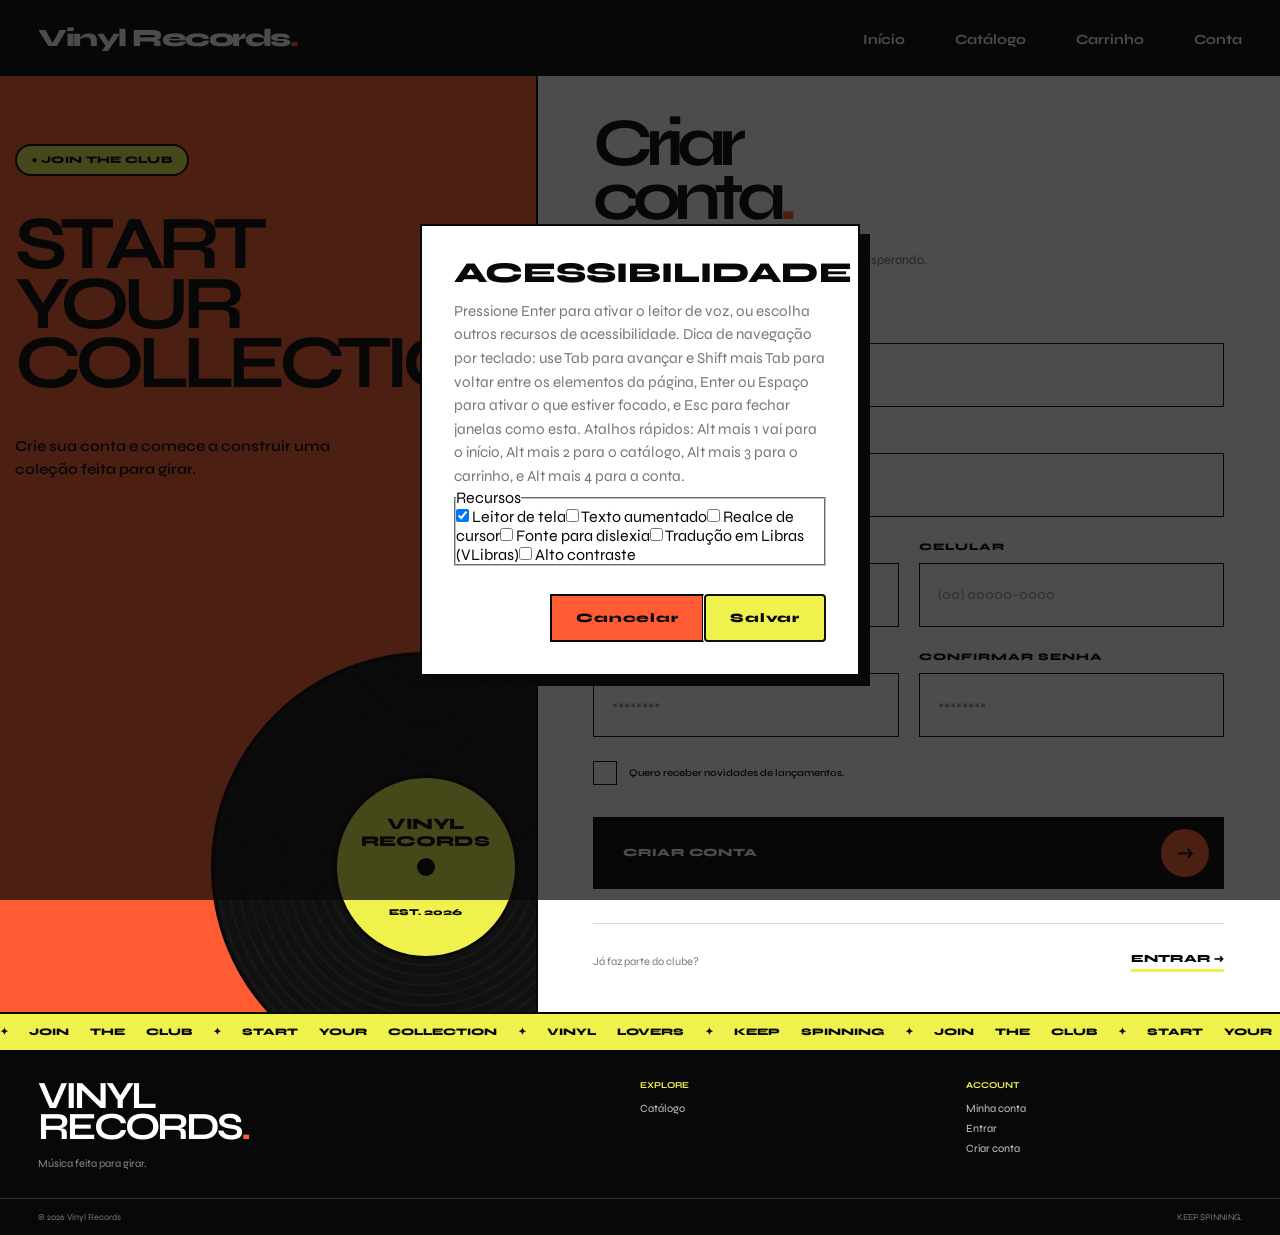
==== commit 3fb65c2d: "style: little fix" ====
--- a/assets/pages/cadastro.html
+++ b/assets/pages/cadastro.html
@@ -1,106 +1,386 @@
 <!DOCTYPE html>
 <html lang="pt-BR">
+
 <head>
   <meta charset="UTF-8">
   <meta name="viewport" content="width=device-width, initial-scale=1.0">
-  <link rel="stylesheet" href="../css/base.css">
-  <link rel="stylesheet" href="../css/paginas.css">
-  <link rel="stylesheet" href="../css/releitura.css?v=20260820a">
+
+  <link
+    href="https://fonts.googleapis.com/css2?family=Syne:wght@400..800&display=swap"
+    rel="stylesheet"
+  >
+
+  <link rel="stylesheet" href="/assets/css/cadastro.css">
+
   <title>Criar conta | Vinyl Figures Store</title>
 </head>
-<body class="pagina-cadastro">
-
-
-  <header class="site-header">
-    <nav class="site-nav">
-      <a class="site-logo" href="../../index.html">Vinyl Figures</a>
-
-      <ul>
-        <li><a href="../../index.html">Início</a></li>
-        <li><a href="catalogo.html">Catálogo</a></li>
-        <li><a href="carrinho.html">Carrinho</a></li>
-        <li><a href="conta.html">Conta</a></li>
+
+<body data-sem-atalho-conteudo="true">
+
+  <header class="header">
+    <nav class="navbar">
+
+      <a href="/index.html" class="logo">
+        Vinyl Records<span>.</span>
+      </a>
+
+      <ul class="nav-links">
+        <li><a href="/index.html">Início</a></li>
+        <li><a href="/assets/pages/catalogo.html">Catálogo</a></li>
+        <li><a href="/assets/pages/carrinho.html">Carrinho</a></li>
+        <li><a href="/assets/pages/conta.html">Conta</a></li>
       </ul>
+
     </nav>
   </header>
 
-  <main class="auth-page">
-
-    <nav class="breadcrumb" aria-label="Você está aqui">
-      <ol>
-        <li><a href="../../index.html">Início</a></li>
-        <li aria-current="page">Criar conta</li>
-      </ol>
-    </nav>
-
-    <div class="page-intro">
-      <span>● JOIN THE CLUB</span>
-      <h1>Comece<br>a girar<span>.</span></h1>
-      <p>Crie sua conta para reunir seus próximos achados.</p>
+
+  <main>
+
+    <section class="register-page">
+
+      <div class="register-art">
+
+        <nav class="breadcrumb" aria-label="Você está aqui">
+          <ol>
+            <li>
+              <a href="/index.html">INÍCIO</a>
+            </li>
+
+            <li>→</li>
+
+            <li aria-current="page">
+              CRIAR CONTA
+            </li>
+          </ol>
+        </nav>
+
+
+        <div class="art-content">
+
+          <span class="art-tag">
+            ● JOIN THE CLUB
+          </span>
+
+          <h1>
+            START<br>
+            YOUR<br>
+            COLLECTION<span>.</span>
+          </h1>
+
+          <p>
+            Crie sua conta e comece a construir uma coleção
+            feita para girar.
+          </p>
+
+        </div>
+
+
+        <div class="vinyl-wrapper">
+
+          <div class="vinyl">
+
+            <div class="vinyl-lines"></div>
+
+            <div class="vinyl-label">
+              <span>VINYL</span>
+              <strong>RECORDS</strong>
+              <small>EST. 2026</small>
+            </div>
+
+          </div>
+
+        </div>
+
+
+        <div class="art-bottom">
+          ✦ DISCOVER &nbsp;&nbsp; ✦ COLLECT &nbsp;&nbsp; ✦ KEEP SPINNING
+        </div>
+
+      </div>
+
+
+      <div class="register-content">
+
+        <div class="register-container">
+
+          <span class="section-number">
+            01 / CREATE ACCOUNT
+          </span>
+
+          <h2>
+            Criar<br>
+            conta<span>.</span>
+          </h2>
+
+          <p class="register-description">
+            Entre para o clube. Seus próximos discos estão esperando.
+          </p>
+
+
+          <form
+            id="registerForm"
+            class="register-form"
+          >
+
+            <div class="form-group">
+
+              <label for="cad-nome">
+                NOME COMPLETO
+              </label>
+
+              <input
+                type="text"
+                id="cad-nome"
+                name="nome"
+                autocomplete="name"
+                placeholder="Seu nome"
+                required
+              >
+
+            </div>
+
+
+            <div class="form-group">
+
+              <label for="cad-email">
+                E-MAIL
+              </label>
+
+              <input
+                type="email"
+                id="cad-email"
+                name="email"
+                autocomplete="email"
+                placeholder="voce@email.com"
+                required
+              >
+
+            </div>
+
+            <div class="form-row">
+
+              <div class="form-group">
+
+                <label for="cad-documento">
+                  CPF
+                </label>
+
+                <input
+                  type="text"
+                  id="cad-documento"
+                  name="documento"
+                  inputmode="numeric"
+                  maxlength="14"
+                  autocomplete="off"
+                  placeholder="000.000.000-00"
+                  required
+                >
+
+              </div>
+
+
+              <div class="form-group">
+
+                <label for="cad-celular">
+                  CELULAR
+                </label>
+
+                <input
+                  type="tel"
+                  id="cad-celular"
+                  name="celular"
+                  inputmode="numeric"
+                  maxlength="15"
+                  autocomplete="tel"
+                  placeholder="(00) 00000-0000"
+                  required
+                >
+
+              </div>
+
+            </div>
+
+
+
+
+            <div class="form-row">
+
+              <div class="form-group">
+
+                <label for="cad-senha">
+                  SENHA
+                </label>
+
+                <input
+                  type="password"
+                  id="cad-senha"
+                  name="senha"
+                  autocomplete="new-password"
+                  placeholder="••••••••"
+                  required
+                >
+
+              </div>
+
+
+              <div class="form-group">
+
+                <label for="cad-senha-confirma">
+                  CONFIRMAR SENHA
+                </label>
+
+                <input
+                  type="password"
+                  id="cad-senha-confirma"
+                  name="senha_confirma"
+                  autocomplete="new-password"
+                  placeholder="••••••••"
+                  required
+                >
+
+              </div>
+
+            </div>
+
+
+            <label class="newsletter">
+
+              <input
+                type="checkbox"
+                name="newsletter"
+                value="1"
+              >
+
+              <span class="custom-checkbox"></span>
+
+              <span>
+                Quero receber novidades de lançamentos.
+              </span>
+
+            </label>
+
+
+            <button
+              type="submit"
+              class="register-button"
+            >
+
+              <span>
+                CRIAR CONTA
+              </span>
+
+              <strong>
+                →
+              </strong>
+
+            </button>
+
+          </form>
+
+
+          <div class="login-link">
+
+            <span>
+              Já faz parte do clube?
+            </span>
+
+            <a href="/assets/pages/entrar.html">
+              ENTRAR →
+            </a>
+
+          </div>
+
+        </div>
+
+      </div>
+
+    </section>
+
+
+    <div class="marquee">
+
+      <div>
+        ✦ JOIN THE CLUB
+        ✦ START YOUR COLLECTION
+        ✦ VINYL LOVERS
+        ✦ KEEP SPINNING
+        ✦ JOIN THE CLUB
+        ✦ START YOUR COLLECTION
+        ✦ VINYL LOVERS
+        ✦ KEEP SPINNING
+      </div>
+
     </div>
 
-    <section class="auth-layout" aria-label="Criação de conta">
-      <div class="auth-aside" aria-hidden="true">
-        <span>VINYL<br>CLUB<span>.</span></span>
-        <p>Crie a sua conta e encontre discos feitos para a sua coleção.</p>
-      </div>
-      <div class="auth-card">
-    <form action="conta.html" method="post">
-      <label for="cad-nome">Nome completo</label>
-      <input type="text" id="cad-nome" name="nome" autocomplete="name" required>
-
-
-      <label for="cad-documento">CPF</label>
-      <input type="text" id="cad-documento" name="documento" inputmode="numeric" maxlength="14" autocomplete="off" required>
-
-      <label for="cad-celular">Celular</label>
-      <input type="tel" id="cad-celular" name="celular" inputmode="numeric" maxlength="15" autocomplete="tel" required>
-
-      <label for="cad-email">E-mail</label>
-      <input type="email" id="cad-email" name="email" autocomplete="email" required>
-
-      <label for="cad-senha">Senha</label>
-      <div class="campo-senha">
-        <input type="password" id="cad-senha" name="senha" autocomplete="new-password" required>
-        <button type="button" data-acao="mostrar-senha" data-alvo="cad-senha" aria-pressed="false" aria-label="Mostrar senha">
-          <img data-icone="fechado" src="../icons/eye_closed.svg" width="16" height="16" alt="" aria-hidden="true">
-          <img data-icone="aberto" hidden src="../icons/eye_open.svg" width="16" height="16" alt="" aria-hidden="true">
-        </button>
-      </div>
-
-      <label for="cad-senha-confirma">Confirmar senha</label>
-      <div class="campo-senha">
-        <input type="password" id="cad-senha-confirma" name="senha_confirma" autocomplete="new-password" required>
-        <button type="button" data-acao="mostrar-senha" data-alvo="cad-senha-confirma" aria-pressed="false" aria-label="Mostrar senha">
-          <img data-icone="fechado" src="../icons/eye_closed.svg" width="16" height="16" alt="" aria-hidden="true">
-          <img data-icone="aberto" hidden src="../icons/eye_open.svg" width="16" height="16" alt="" aria-hidden="true">
-        </button>
-      </div>
-
-      <label>
-        <input type="checkbox" name="newsletter" value="1">
-        Quero receber novidades de lançamentos
-      </label>
-
-      <button type="submit">Criar conta</button>
-    </form>
-
-    <p>Já tem conta? <a href="entrar.html">Entrar</a></p>
-      </div>
-    </section>
-
   </main>
 
-  <footer class="site-footer">
+
+  <footer>
+
     <div class="footer-content">
-      <div class="footer-brand"><strong>VINYL<br>FIGURES<span>.</span></strong><p>Música feita para girar.</p></div>
-      <nav class="footer-column" aria-label="Explorar a loja"><strong>Explore</strong><ul><li><a href="catalogo.html">Catálogo</a></li></ul></nav>
-      <nav class="footer-column" aria-label="Sua conta"><strong>Conta</strong><ul><li><a href="conta.html">Minha conta</a></li><li><a href="entrar.html">Entrar</a></li><li><a href="cadastro.html">Criar conta</a></li></ul></nav>
+
+      <div class="footer-brand">
+
+        <h2>
+          VINYL<br>
+          RECORDS<span>.</span>
+        </h2>
+
+        <p>
+          Música feita para girar.
+        </p>
+
+      </div>
+
+
+      <div class="footer-column">
+
+        <strong>EXPLORE</strong>
+
+        <a href="/assets/pages/catalogo.html">
+          Catálogo
+        </a>
+
+      </div>
+
+
+      <div class="footer-column">
+
+        <strong>ACCOUNT</strong>
+
+        <a href="/assets/pages/conta.html">
+          Minha conta
+        </a>
+
+        <a href="/assets/pages/entrar.html">
+          Entrar
+        </a>
+
+        <a href="/assets/pages/cadastro.html">
+          Criar conta
+        </a>
+
+      </div>
+
     </div>
-    <div class="footer-bottom"><p>&copy; 2026 Vinyl Figures</p><p>Keep spinning.</p></div>
+
+
+    <div class="footer-bottom">
+
+      <p>
+        &copy; 2026 Vinyl Records
+      </p>
+
+      <p>
+        KEEP SPINNING.
+      </p>
+
+    </div>
+
   </footer>
 
   <script type="module" src="../js/controller/auth.js"></script>
-
 </body>
-</html>
+
+</html>
--- a/assets/css/cadastro.css
+++ b/assets/css/cadastro.css
@@ -0,0 +1,741 @@
+:root {
+    --orange: #ff5c34;
+    --yellow: #eff24d;
+    --blue: #d7efff;
+    --black: #080808;
+    --white: #ffffff;
+    --gray: #777777;
+    --light-gray: #f5f5f5;
+    --border: #d8d8d8;
+  }
+  
+  * {
+    margin: 0;
+    padding: 0;
+    box-sizing: border-box;
+  }
+  
+  html {
+    scroll-behavior: smooth;
+  }
+  
+  body {
+    min-height: 100vh;
+    font-family: "Syne", sans-serif;
+    color: var(--black);
+    background: var(--white);
+  }
+  
+  a {
+    color: inherit;
+    text-decoration: none;
+  }
+  
+  button,
+  input {
+    font-family: inherit;
+  }
+  
+  button {
+    cursor: pointer;
+  }
+  
+  .header {
+    height: 76px;
+    display: flex;
+    align-items: center;
+    background: var(--black);
+    color: var(--white);
+  }
+  
+  .navbar {
+    width: 100%;
+    padding: 0 3%;
+    display: flex;
+    align-items: center;
+    justify-content: space-between;
+  }
+  
+  .logo {
+    font-size: 25px;
+    font-weight: 800;
+    letter-spacing: -1.5px;
+  }
+  
+  .logo span {
+    color: var(--orange);
+  }
+  
+  .nav-links {
+    list-style: none;
+    display: flex;
+    align-items: center;
+    gap: 50px;
+  }
+  
+  .nav-links a {
+    position: relative;
+    font-size: 14px;
+    font-weight: 700;
+    transition: color 0.2s ease;
+  }
+  
+  .nav-links a:hover {
+    color: var(--orange);
+  }
+  
+  .register-page {
+    min-height: 825px;
+    display: grid;
+    grid-template-columns: 42% 58%;
+    border-bottom: 2px solid var(--black);
+  }
+  
+  .register-art {
+    min-height: 825px;
+    padding: 68px 2.7% 35px;
+    position: relative;
+    overflow: hidden;
+    display: flex;
+    flex-direction: column;
+    background: var(--orange);
+    border-right: 2px solid var(--black);
+  }
+  
+  .breadcrumb {
+    display: none;
+  }
+  
+  .art-content {
+    position: relative;
+    z-index: 3;
+    width: 100%;
+  }
+  
+  .art-tag {
+    display: inline-block;
+    margin-bottom: 38px;
+    padding: 8px 15px;
+    border: 2px solid var(--black);
+    border-radius: 100px;
+    background: var(--yellow);
+    font-size: 10px;
+    font-weight: 800;
+    letter-spacing: 0.3px;
+  }
+  
+  .art-content h1 {
+    width: 100%;
+    max-width: none;
+    font-size: clamp(66px, 5.9vw, 112px);
+    line-height: 0.79;
+    letter-spacing: -7px;
+    word-break: normal;
+    overflow-wrap: normal;
+  }
+  
+  .art-content h1 span {
+    color: var(--yellow);
+  }
+  
+  .art-content p {
+    max-width: 370px;
+    margin-top: 42px;
+    font-size: 15px;
+    font-weight: 600;
+    line-height: 1.55;
+  }
+  
+  .vinyl-wrapper {
+    position: absolute;
+    width: 430px;
+    height: 430px;
+    right: -105px;
+    bottom: -70px;
+    z-index: 1;
+  }
+  
+  .vinyl {
+    width: 100%;
+    height: 100%;
+    position: relative;
+    display: grid;
+    place-items: center;
+    border: 3px solid var(--black);
+    border-radius: 50%;
+    background:
+      repeating-radial-gradient(
+        circle at center,
+        #111111 0,
+        #111111 7px,
+        #1b1b1b 8px,
+        #111111 10px
+      );
+    box-shadow: 15px 15px 0 rgba(0, 0, 0, 0.15);
+    animation: spinVinyl 14s linear infinite;
+  }
+  
+  .vinyl::before {
+    content: "";
+    position: absolute;
+    width: 42%;
+    height: 42%;
+    border: 3px solid var(--black);
+    border-radius: 50%;
+    background: var(--yellow);
+  }
+  
+  .vinyl::after {
+    content: "";
+    position: absolute;
+    width: 18px;
+    height: 18px;
+    border-radius: 50%;
+    background: var(--black);
+  }
+  
+  .vinyl-label {
+    position: absolute;
+    z-index: 2;
+    width: 42%;
+    height: 42%;
+    top: 50%;
+    left: 50%;
+    transform: translate(-50%, -50%);
+    display: flex;
+    flex-direction: column;
+    align-items: center;
+    justify-content: center;
+    text-align: center;
+    pointer-events: none;
+  }
+  
+  .vinyl-label span {
+    margin: 0;
+    font-size: 16px;
+    font-weight: 800;
+    line-height: 1;
+    letter-spacing: -0.5px;
+  }
+  
+  .vinyl-label strong {
+    margin-top: 2px;
+    font-size: 15px;
+    font-weight: 800;
+    line-height: 1;
+  }
+  
+  .vinyl-label small {
+    margin-top: 58px;
+    font-size: 9px;
+    font-weight: 800;
+  }
+  
+  @keyframes spinVinyl {
+    from {
+      transform: rotate(0deg);
+    }
+  
+    to {
+      transform: rotate(360deg);
+    }
+  }
+  
+  .art-bottom {
+    display: none;
+  }
+  
+  .register-content {
+    min-height: 825px;
+    padding: 40px 7.5%;
+    display: flex;
+    align-items: center;
+    background: var(--white);
+  }
+  
+  .register-container {
+    width: 100%;
+    max-width: 640px;
+    margin: 0 auto;
+  }
+  
+  .section-number {
+    display: none;
+  }
+  
+  .register-container > h2 {
+    font-size: clamp(68px, 5vw, 96px);
+    line-height: 0.8;
+    letter-spacing: -7px;
+  }
+  
+  .register-container > h2 span {
+    color: var(--orange);
+  }
+  
+  .register-description {
+    max-width: 430px;
+    margin-top: 25px;
+    color: var(--gray);
+    font-size: 13px;
+    line-height: 1.6;
+  }
+  
+  .register-form {
+    margin-top: 50px;
+    display: grid;
+    gap: 24px;
+  }
+  
+  .form-group {
+    display: flex;
+    flex-direction: column;
+    gap: 10px;
+  }
+  
+  .form-group label {
+    font-size: 10px;
+    font-weight: 800;
+    letter-spacing: 1px;
+  }
+  
+  .form-group input {
+    width: 100%;
+    height: 64px;
+    padding: 0 18px;
+    border: 1.5px solid var(--black);
+    border-radius: 0;
+    outline: none;
+    background: var(--white);
+    color: var(--black);
+    font-size: 14px;
+    font-weight: 500;
+    transition:
+      background 0.2s ease,
+      box-shadow 0.2s ease,
+      transform 0.2s ease;
+  }
+  
+  .form-group input::placeholder {
+    color: #9e9e9e;
+  }
+  
+  .form-group input:focus {
+    background: var(--blue);
+    transform: translate(-2px, -2px);
+    box-shadow: 4px 4px 0 var(--black);
+  }
+  
+  .form-row {
+    display: grid;
+    grid-template-columns: 1fr 1fr;
+    gap: 20px;
+  }
+  
+  .password-info {
+    margin-top: -14px;
+    color: var(--gray);
+    font-size: 8px;
+  }
+  
+  .newsletter {
+    width: fit-content;
+    display: flex;
+    align-items: center;
+    gap: 12px;
+    cursor: pointer;
+    font-size: 10px;
+    font-weight: 600;
+  }
+  
+  .newsletter input {
+    position: absolute;
+    opacity: 0;
+    pointer-events: none;
+  }
+  
+  .custom-checkbox {
+    width: 24px;
+    height: 24px;
+    flex-shrink: 0;
+    display: grid;
+    place-items: center;
+    border: 1.5px solid var(--black);
+    background: var(--white);
+  }
+  
+  .newsletter input:checked + .custom-checkbox {
+    background: var(--yellow);
+  }
+  
+  .newsletter input:checked + .custom-checkbox::after {
+    content: "✓";
+    color: var(--black);
+    font-size: 14px;
+    font-weight: 800;
+  }
+  
+  .register-button {
+    width: 100%;
+    height: 72px;
+    margin-top: 8px;
+    padding: 0 13px 0 28px;
+    display: flex;
+    align-items: center;
+    justify-content: space-between;
+    border: 2px solid var(--black);
+    border-radius: 0;
+    background: var(--black);
+    color: var(--white);
+    font-size: 11px;
+    font-weight: 800;
+    letter-spacing: 0.4px;
+    transition:
+      background 0.2s ease,
+      color 0.2s ease,
+      transform 0.2s ease,
+      box-shadow 0.2s ease;
+  }
+  
+  .register-button strong {
+    width: 48px;
+    height: 48px;
+    display: grid;
+    place-items: center;
+    border-radius: 50%;
+    background: var(--orange);
+    color: var(--black);
+    font-size: 20px;
+  }
+  
+  .register-button:hover {
+    background: var(--orange);
+    color: var(--black);
+    transform: translate(-3px, -3px);
+    box-shadow: 6px 6px 0 var(--black);
+  }
+  
+  .register-button:hover strong {
+    background: var(--yellow);
+  }
+  
+  .login-link {
+    margin-top: 34px;
+    padding-top: 28px;
+    display: flex;
+    align-items: center;
+    justify-content: space-between;
+    gap: 20px;
+    border-top: 1px solid var(--border);
+  }
+  
+  .login-link span {
+    color: var(--gray);
+    font-size: 11px;
+  }
+  
+  .login-link a {
+    padding-bottom: 4px;
+    border-bottom: 3px solid var(--yellow);
+    font-size: 11px;
+    font-weight: 800;
+  }
+  
+  .login-link a:hover {
+    border-color: var(--orange);
+  }
+  
+  .marquee {
+    overflow: hidden;
+    padding: 12px 0;
+    background: var(--yellow);
+    border-bottom: 2px solid var(--black);
+    white-space: nowrap;
+  }
+  
+  .marquee div {
+    width: max-content;
+    min-width: max-content;
+    font-size: 10px;
+    font-weight: 800;
+    word-spacing: 18px;
+    animation: marquee 20s linear infinite;
+  }
+  
+  @keyframes marquee {
+    from {
+      transform: translateX(0);
+    }
+  
+    to {
+      transform: translateX(-40%);
+    }
+  }
+  
+  footer {
+    background: var(--black);
+    color: var(--white);
+  }
+  
+  .footer-content {
+    padding: 28px 3%;
+    display: grid;
+    grid-template-columns: 2fr 1fr 1fr;
+    gap: 50px;
+  }
+  
+  .footer-brand h2 {
+    font-size: clamp(28px, 3vw, 46px);
+    line-height: 0.82;
+    letter-spacing: -3px;
+  }
+  
+  .footer-brand h2 span {
+    color: var(--orange);
+  }
+  
+  .footer-brand p {
+    margin-top: 14px;
+    color: #8c8c8c;
+    font-size: 11px;
+  }
+  
+  .footer-column {
+    display: flex;
+    flex-direction: column;
+    gap: 7px;
+  }
+  
+  .footer-column strong {
+    margin-bottom: 5px;
+    color: var(--yellow);
+    font-size: 9px;
+  }
+  
+  .footer-column a {
+    width: fit-content;
+    color: #c7c7c7;
+    font-size: 11px;
+  }
+  
+  .footer-column a:hover {
+    color: var(--orange);
+  }
+  
+  .footer-bottom {
+    padding: 13px 3%;
+    display: flex;
+    justify-content: space-between;
+    border-top: 1px solid #2f2f2f;
+    color: #777;
+    font-size: 9px;
+  }
+  
+  @media (max-width: 1200px) {
+    .register-page {
+      grid-template-columns: 46% 54%;
+    }
+  
+    .art-content h1 {
+      font-size: clamp(60px, 6.4vw, 90px);
+      letter-spacing: -6px;
+    }
+  
+    .vinyl-wrapper {
+      width: 380px;
+      height: 380px;
+    }
+  }
+  
+  @media (max-width: 900px) {
+    .register-page {
+      grid-template-columns: 1fr;
+    }
+  
+    .register-art {
+      min-height: 680px;
+      border-right: 0;
+      border-bottom: 2px solid var(--black);
+    }
+  
+    .art-content h1 {
+      max-width: 780px;
+      font-size: clamp(62px, 11vw, 100px);
+    }
+  
+    .vinyl-wrapper {
+      width: 340px;
+      height: 340px;
+      right: -55px;
+      bottom: -70px;
+    }
+  
+    .register-content {
+      min-height: auto;
+      padding: 70px 8%;
+    }
+  }
+  
+  @media (max-width: 650px) {
+    .header {
+      height: auto;
+    }
+  
+    .navbar {
+      padding: 20px 6%;
+      flex-direction: column;
+      gap: 18px;
+    }
+  
+    .nav-links {
+      width: 100%;
+      justify-content: space-between;
+      gap: 10px;
+    }
+  
+    .nav-links a {
+      font-size: 11px;
+    }
+  
+    .register-art {
+      min-height: 560px;
+      padding: 40px 6%;
+    }
+  
+    .art-tag {
+      margin-bottom: 28px;
+    }
+  
+    .art-content h1 {
+      font-size: 58px;
+      line-height: 0.82;
+      letter-spacing: -4px;
+    }
+  
+    .art-content p {
+      max-width: 270px;
+      margin-top: 28px;
+      font-size: 12px;
+    }
+  
+    .vinyl-wrapper {
+      width: 240px;
+      height: 240px;
+      right: -65px;
+      bottom: -45px;
+    }
+  
+    .vinyl-label span {
+      font-size: 10px;
+    }
+  
+    .vinyl-label strong {
+      font-size: 9px;
+    }
+  
+    .vinyl-label small {
+      margin-top: 32px;
+      font-size: 6px;
+    }
+  
+    .register-content {
+      padding: 55px 6%;
+    }
+  
+    .register-container > h2 {
+      font-size: 62px;
+      letter-spacing: -5px;
+    }
+  
+    .register-form {
+      margin-top: 40px;
+    }
+  
+    .form-row {
+      grid-template-columns: 1fr;
+    }
+  
+    .form-group input {
+      height: 56px;
+    }
+  
+    .register-button {
+      height: 62px;
+    }
+  
+    .login-link {
+      align-items: flex-start;
+      flex-direction: column;
+    }
+  
+    .footer-content {
+      grid-template-columns: 1fr;
+    }
+  
+    .footer-bottom {
+      flex-direction: column;
+      gap: 8px;
+    }
+  }
+dialog[data-vinyl-ui="dialogo"] {
+  width: min(90vw, 440px);
+  margin: auto;
+  padding: 32px;
+  border: 2px solid var(--black);
+  border-radius: 0;
+  background: var(--white);
+  color: var(--black);
+  font-family: "Syne", sans-serif;
+  box-shadow: 10px 10px 0 var(--black);
+}
+
+dialog[data-vinyl-ui="dialogo"]::backdrop {
+  background: rgb(8 8 8 / 72%);
+}
+
+dialog[data-vinyl-ui="dialogo"] h2 {
+  margin: 0 0 12px;
+  font-size: clamp(1.3rem, 4vw, 1.8rem);
+  font-weight: 800;
+  line-height: 1.05;
+  text-transform: uppercase;
+}
+
+dialog[data-vinyl-ui="dialogo"] p,
+dialog[data-vinyl-ui="dialogo"] ul {
+  margin: 0;
+  color: var(--gray);
+  font-size: 0.95rem;
+  line-height: 1.55;
+}
+
+dialog[data-vinyl-ui="dialogo"] ul {
+  padding-left: 20px;
+}
+
+dialog[data-vinyl-ui="dialogo"] [data-vinyl-ui="acoes"] {
+  display: flex;
+  justify-content: flex-end;
+  margin-top: 28px;
+}
+
+dialog[data-vinyl-ui="dialogo"] [data-vinyl-ui="acoes"] button {
+  min-height: 48px;
+  padding: 0 24px;
+  border: 2px solid var(--black);
+  border-radius: 0;
+  background: var(--orange);
+  color: var(--black);
+  font: inherit;
+  font-size: 0.8rem;
+  font-weight: 800;
+  letter-spacing: 0.06em;
+  cursor: pointer;
+}
+
+dialog[data-vinyl-ui="dialogo"] [data-vinyl-ui="acoes"] button:hover,
+dialog[data-vinyl-ui="dialogo"] [data-vinyl-ui="acoes"] button:focus-visible {
+  background: var(--yellow);
+}
+
+dialog[data-vinyl-ui="dialogo"][data-vinyl-ui-tipo="erro"] {
